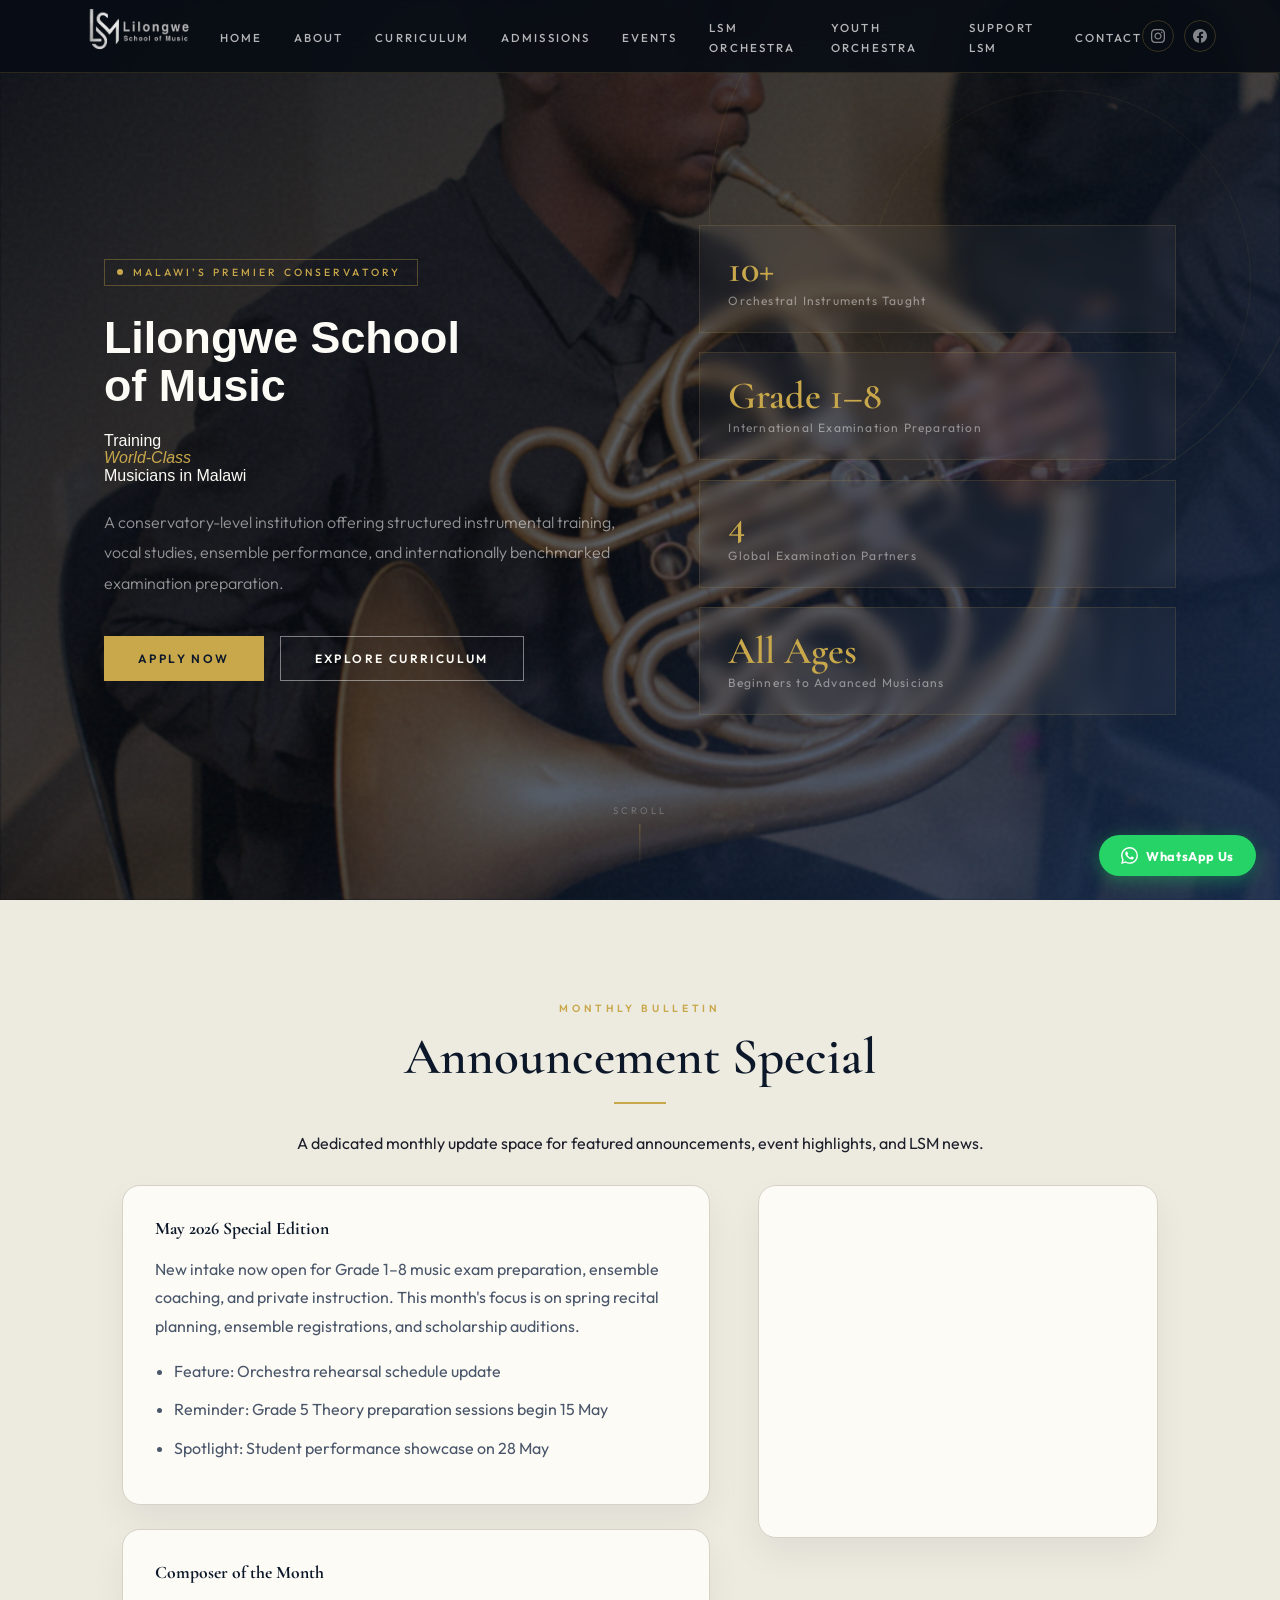
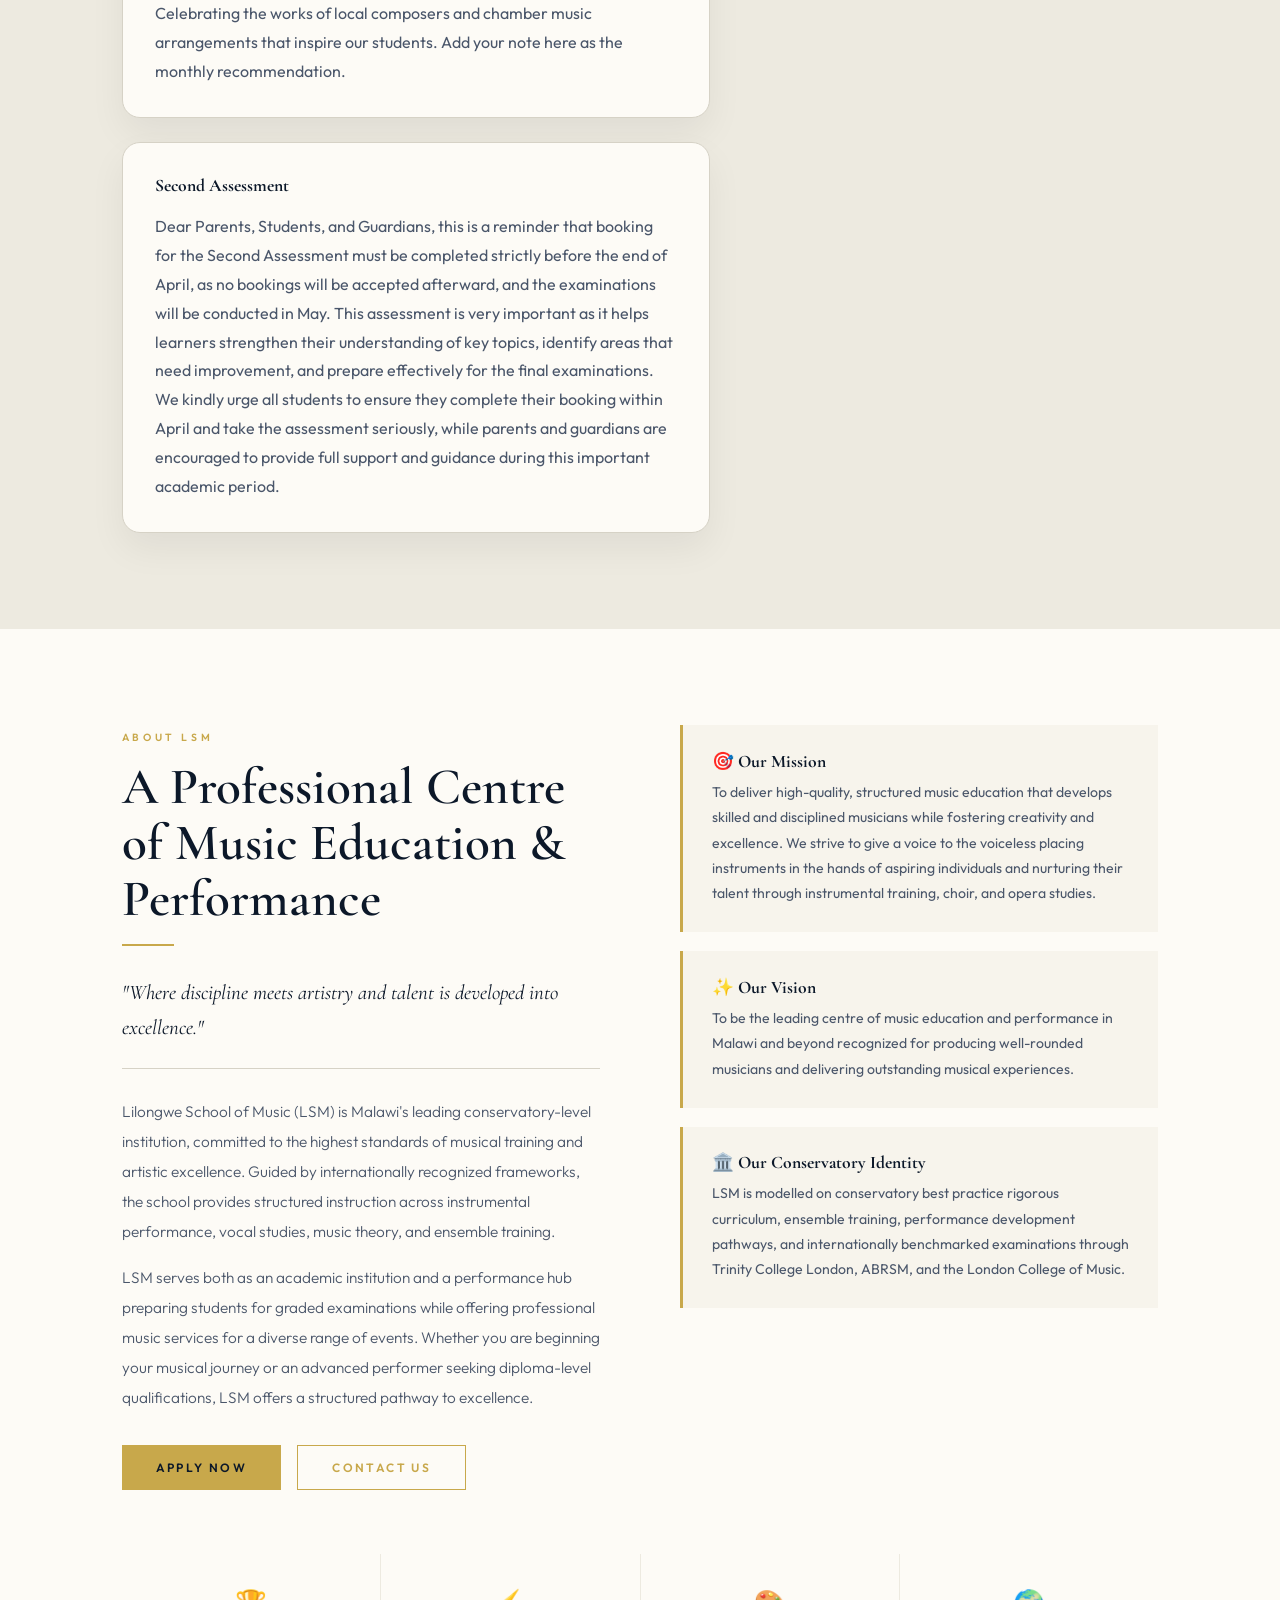
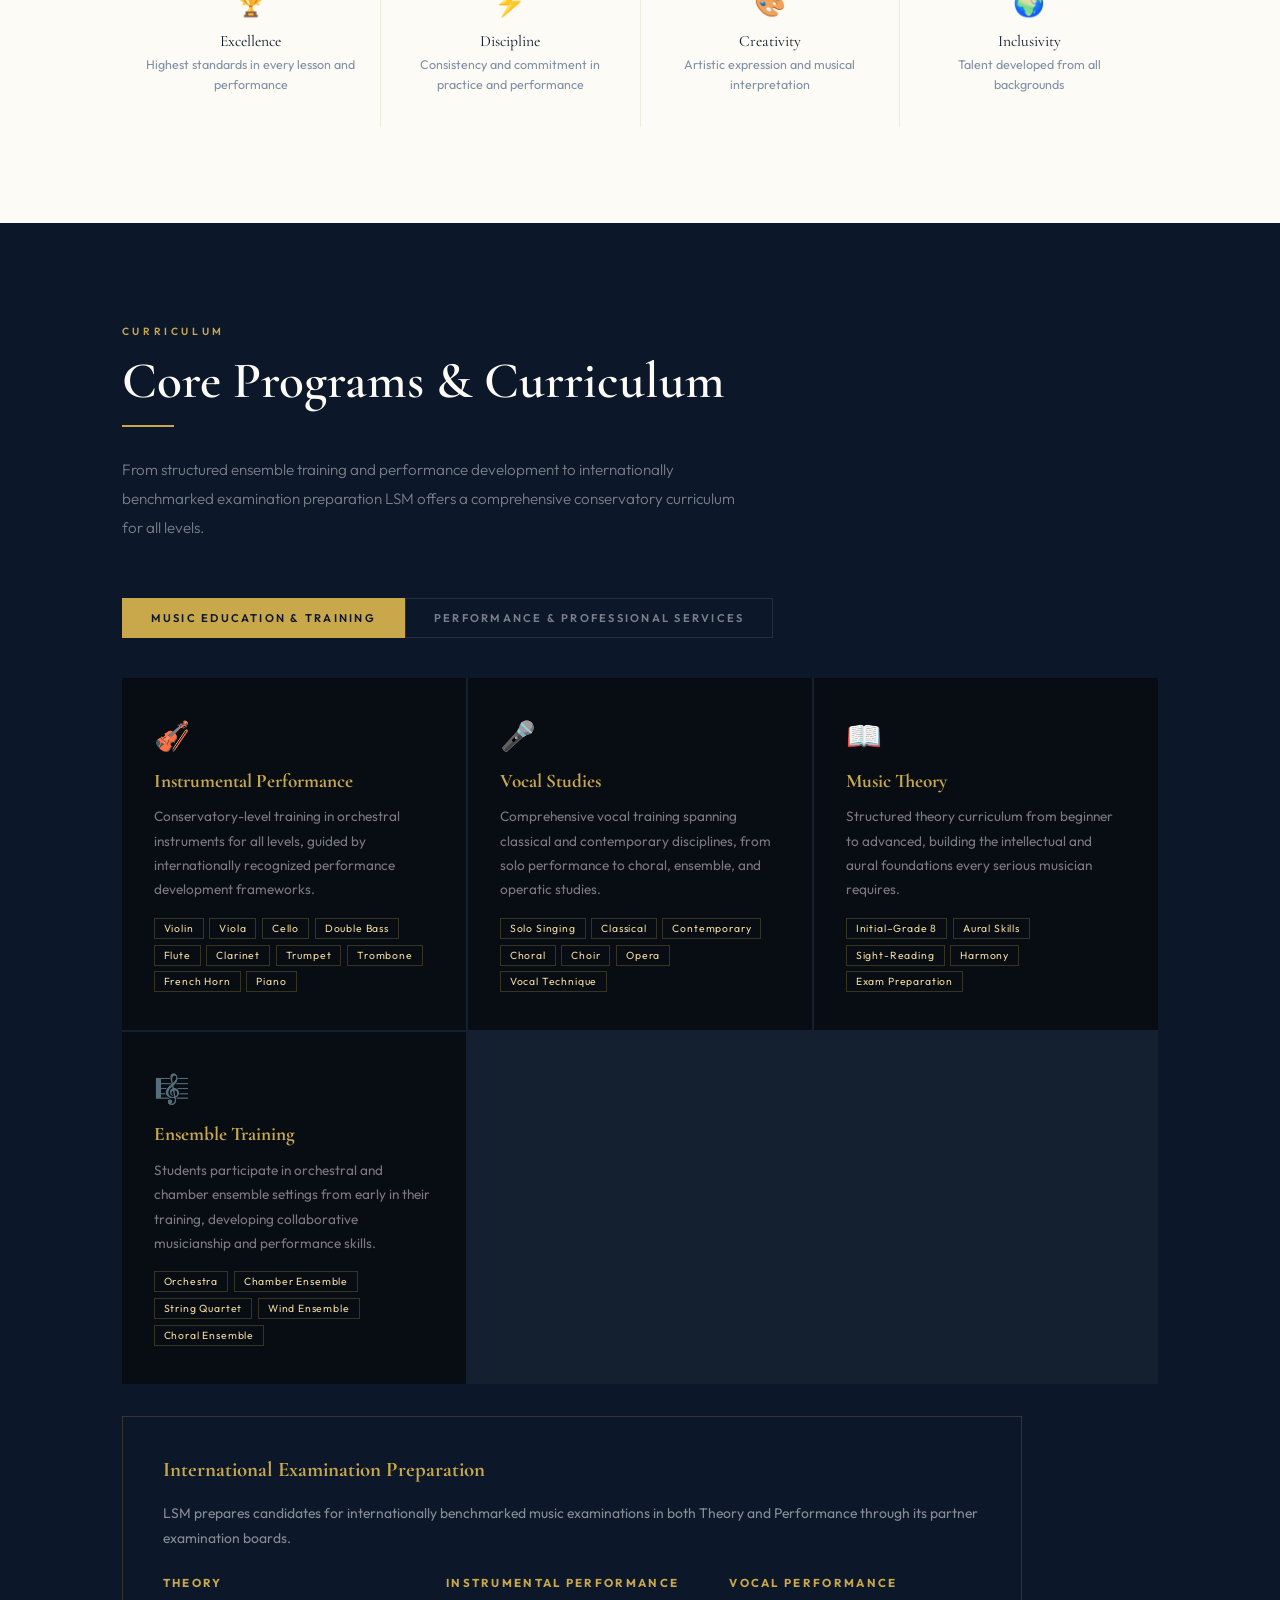
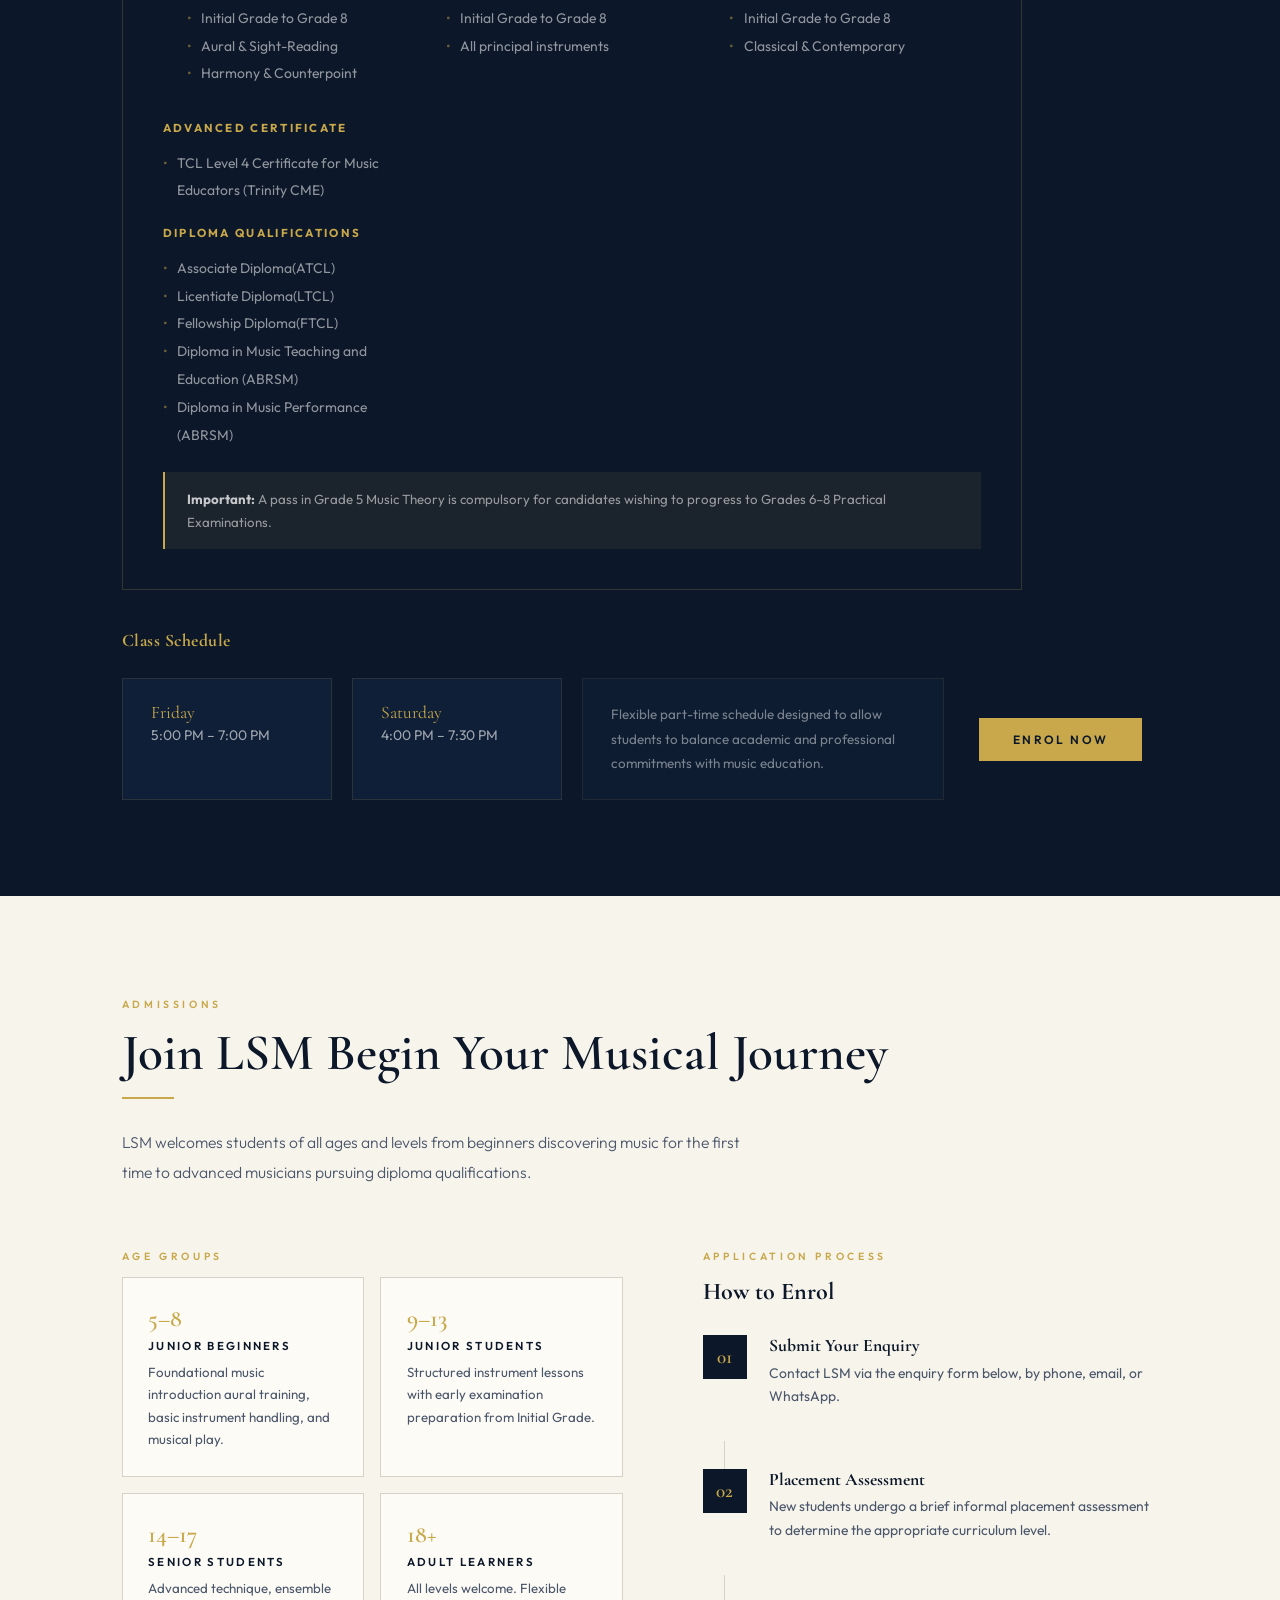
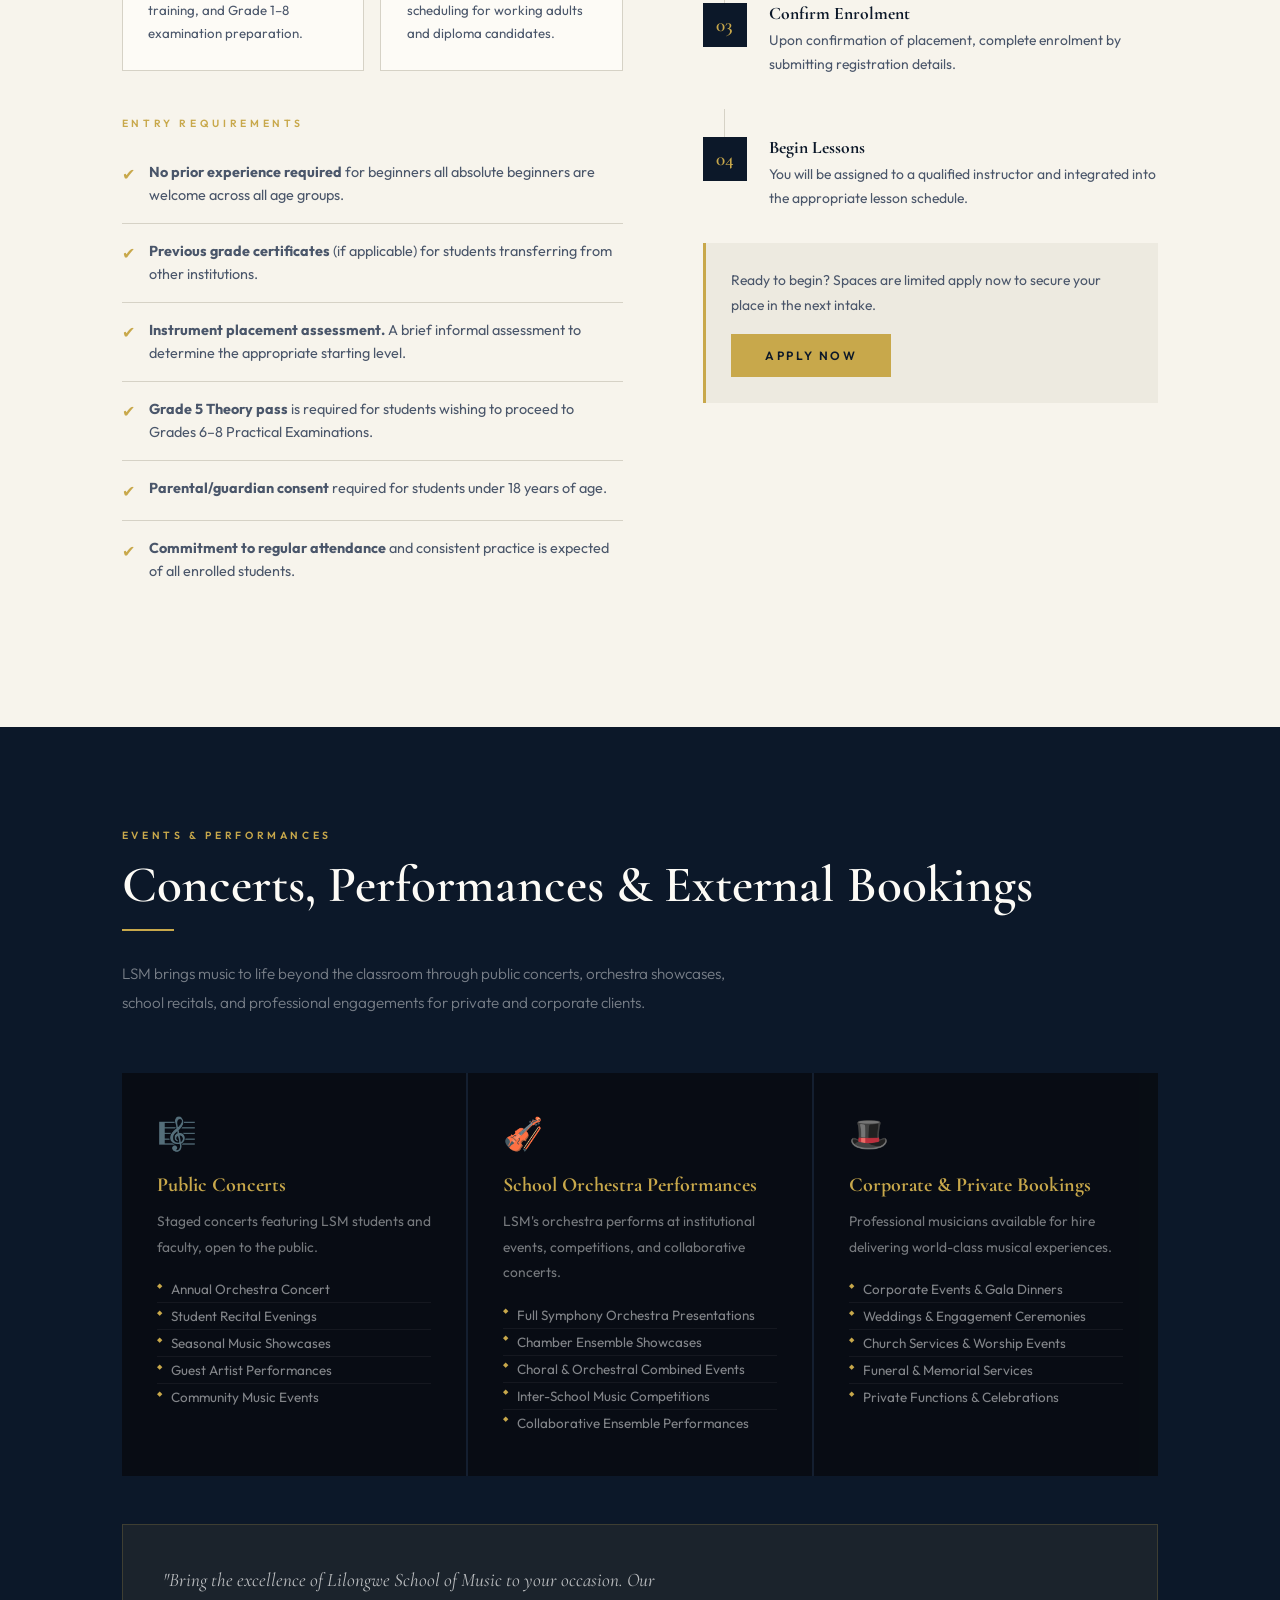
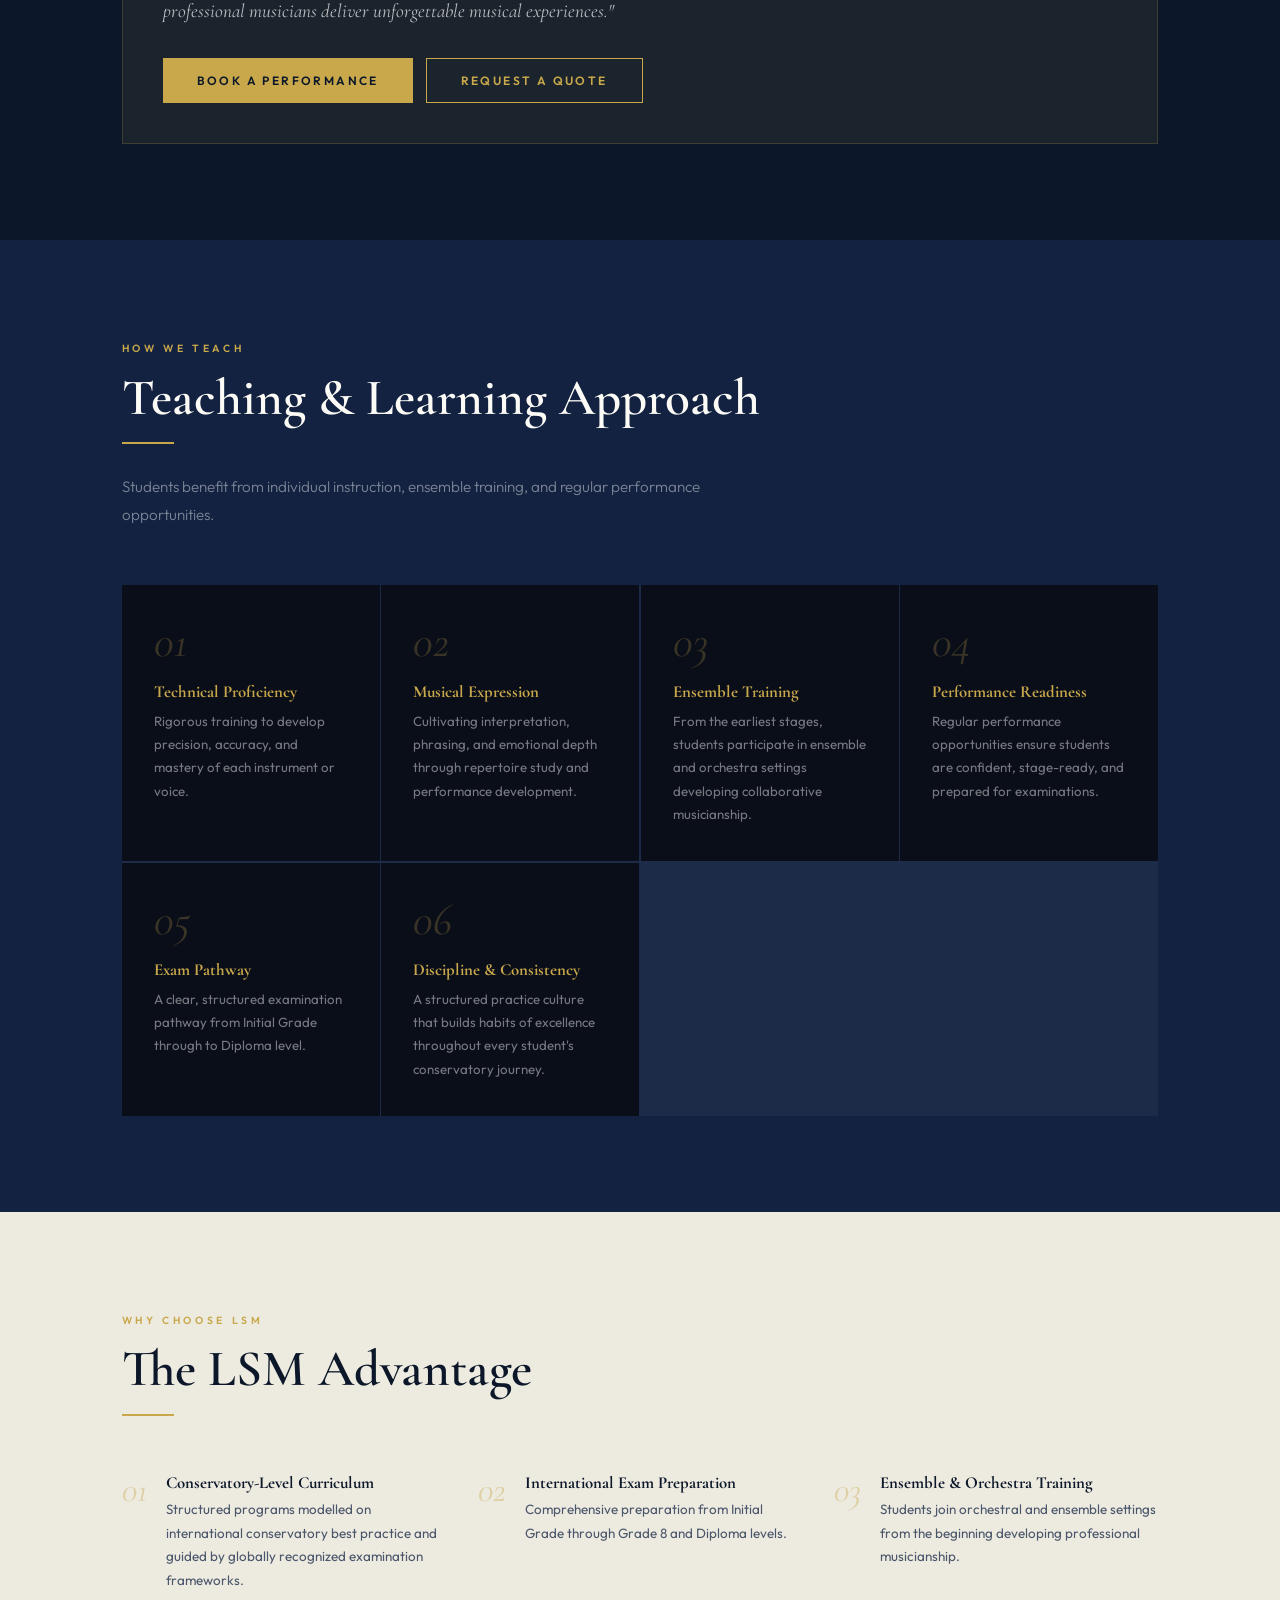
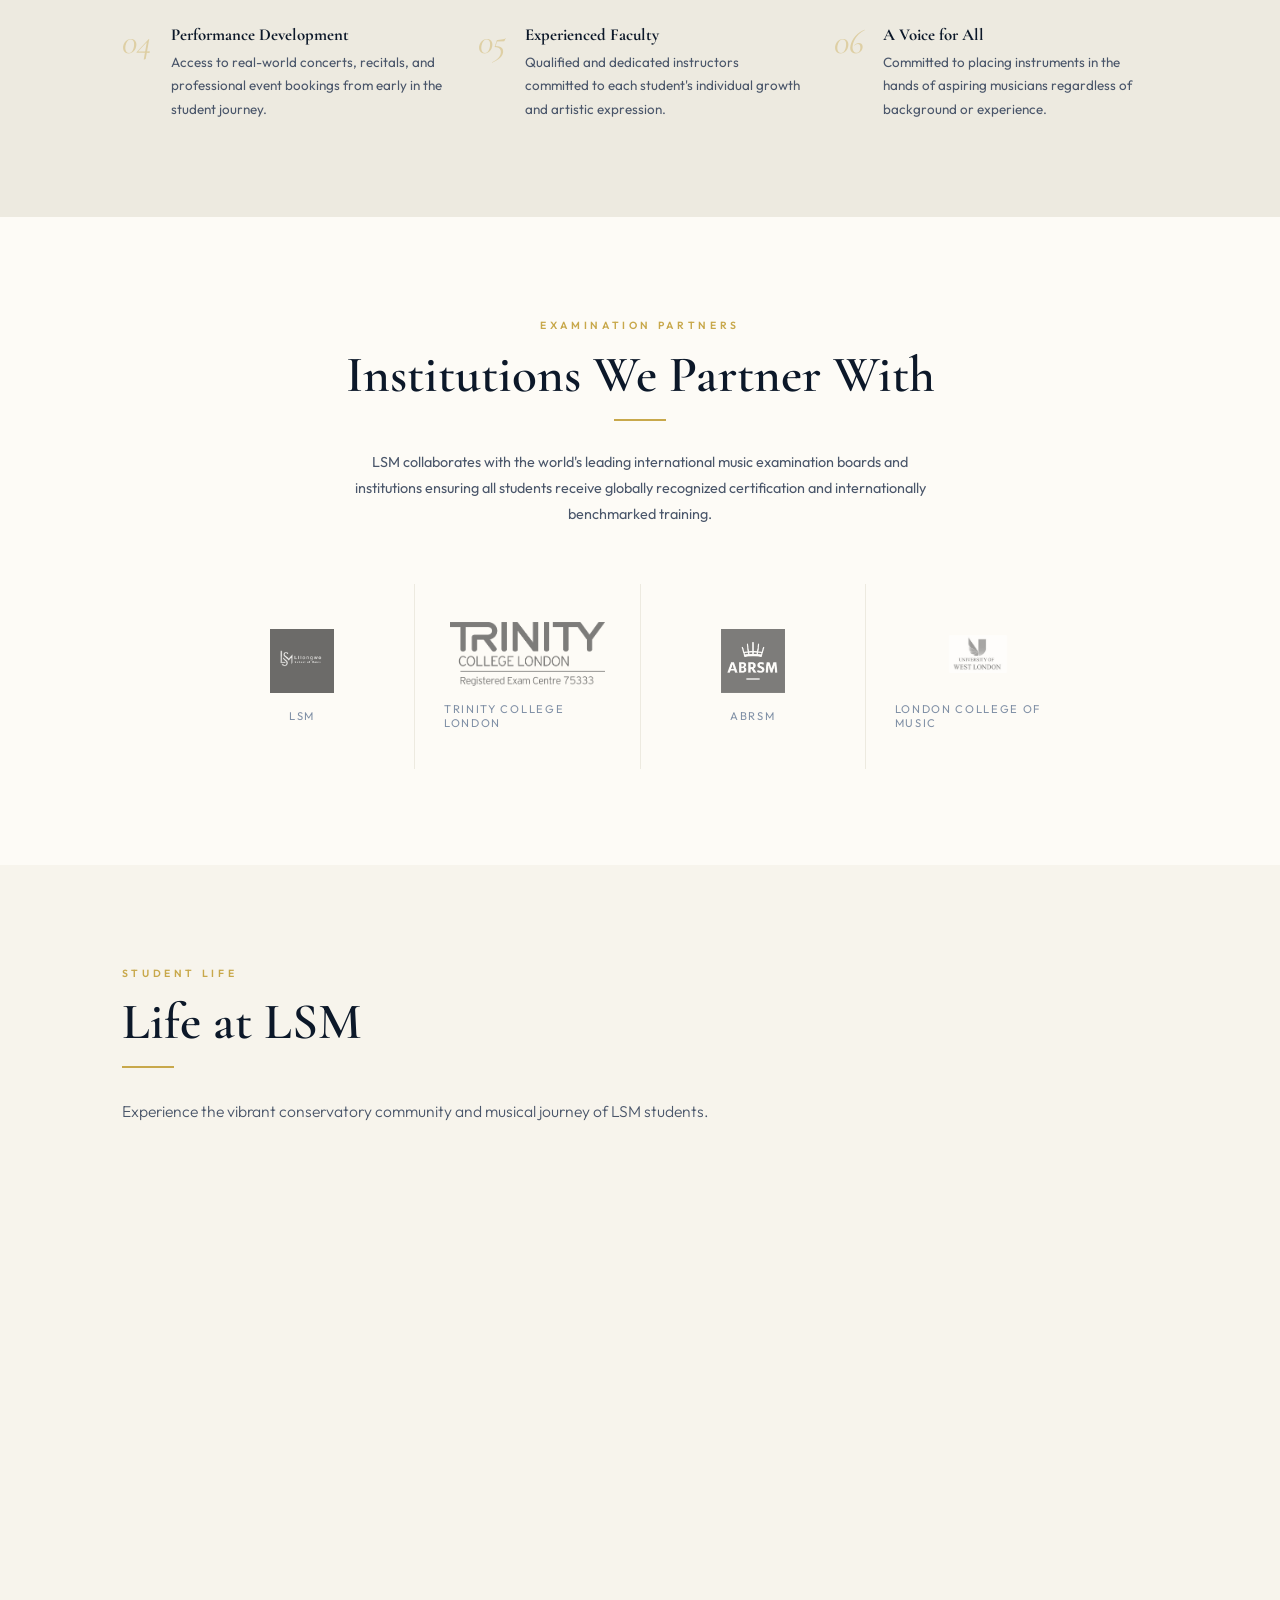
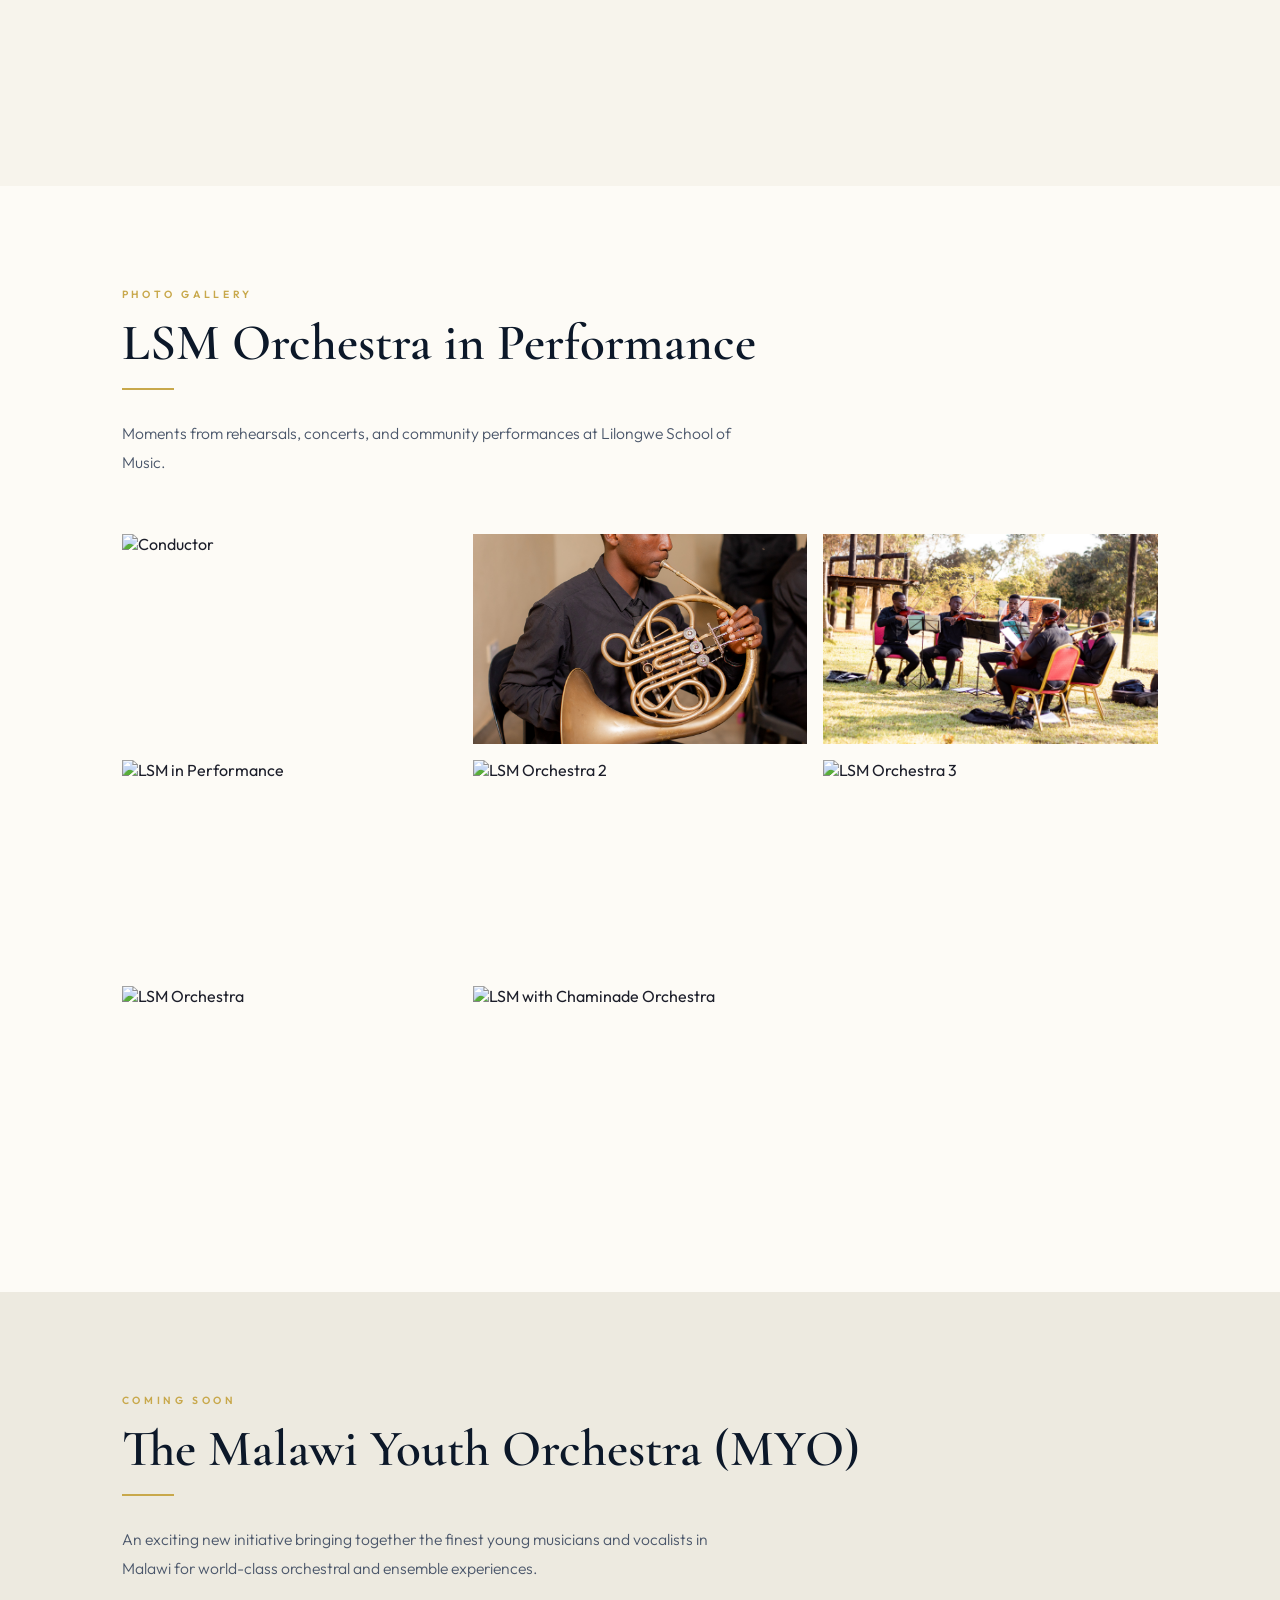
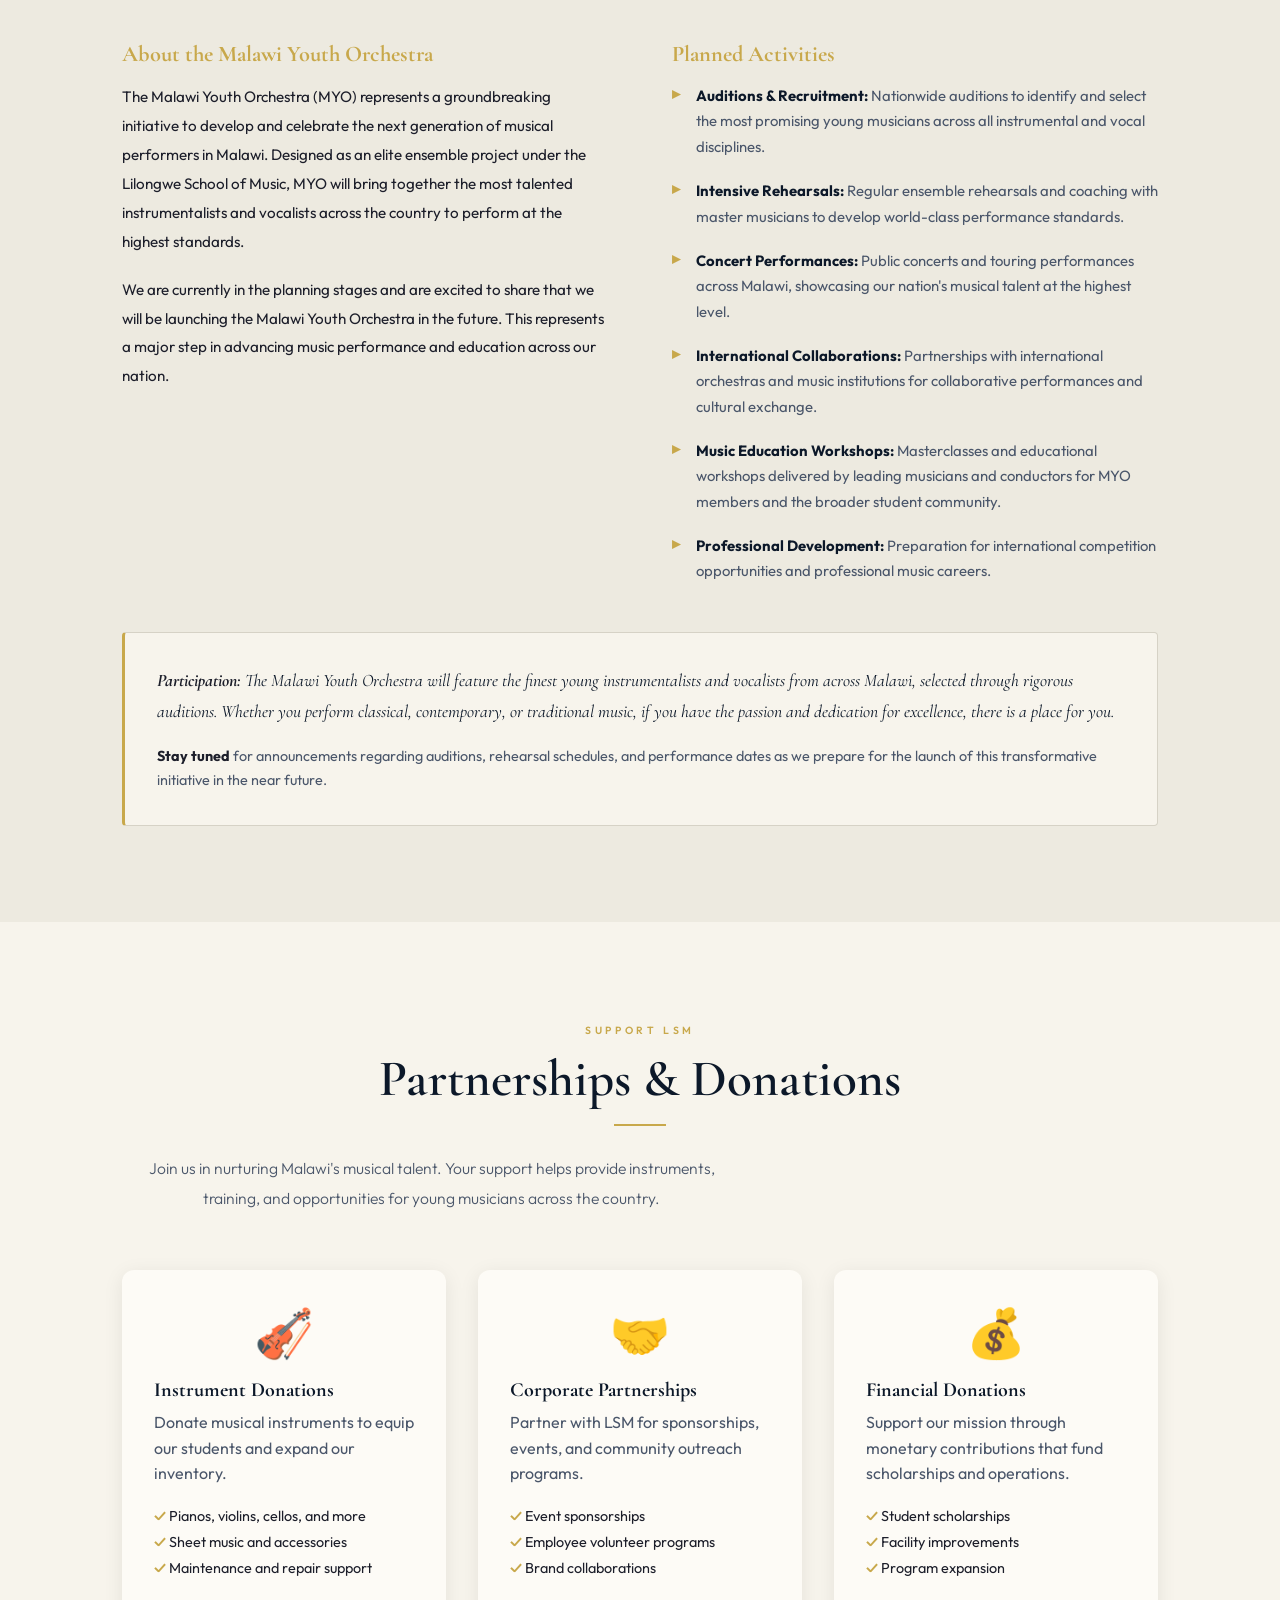
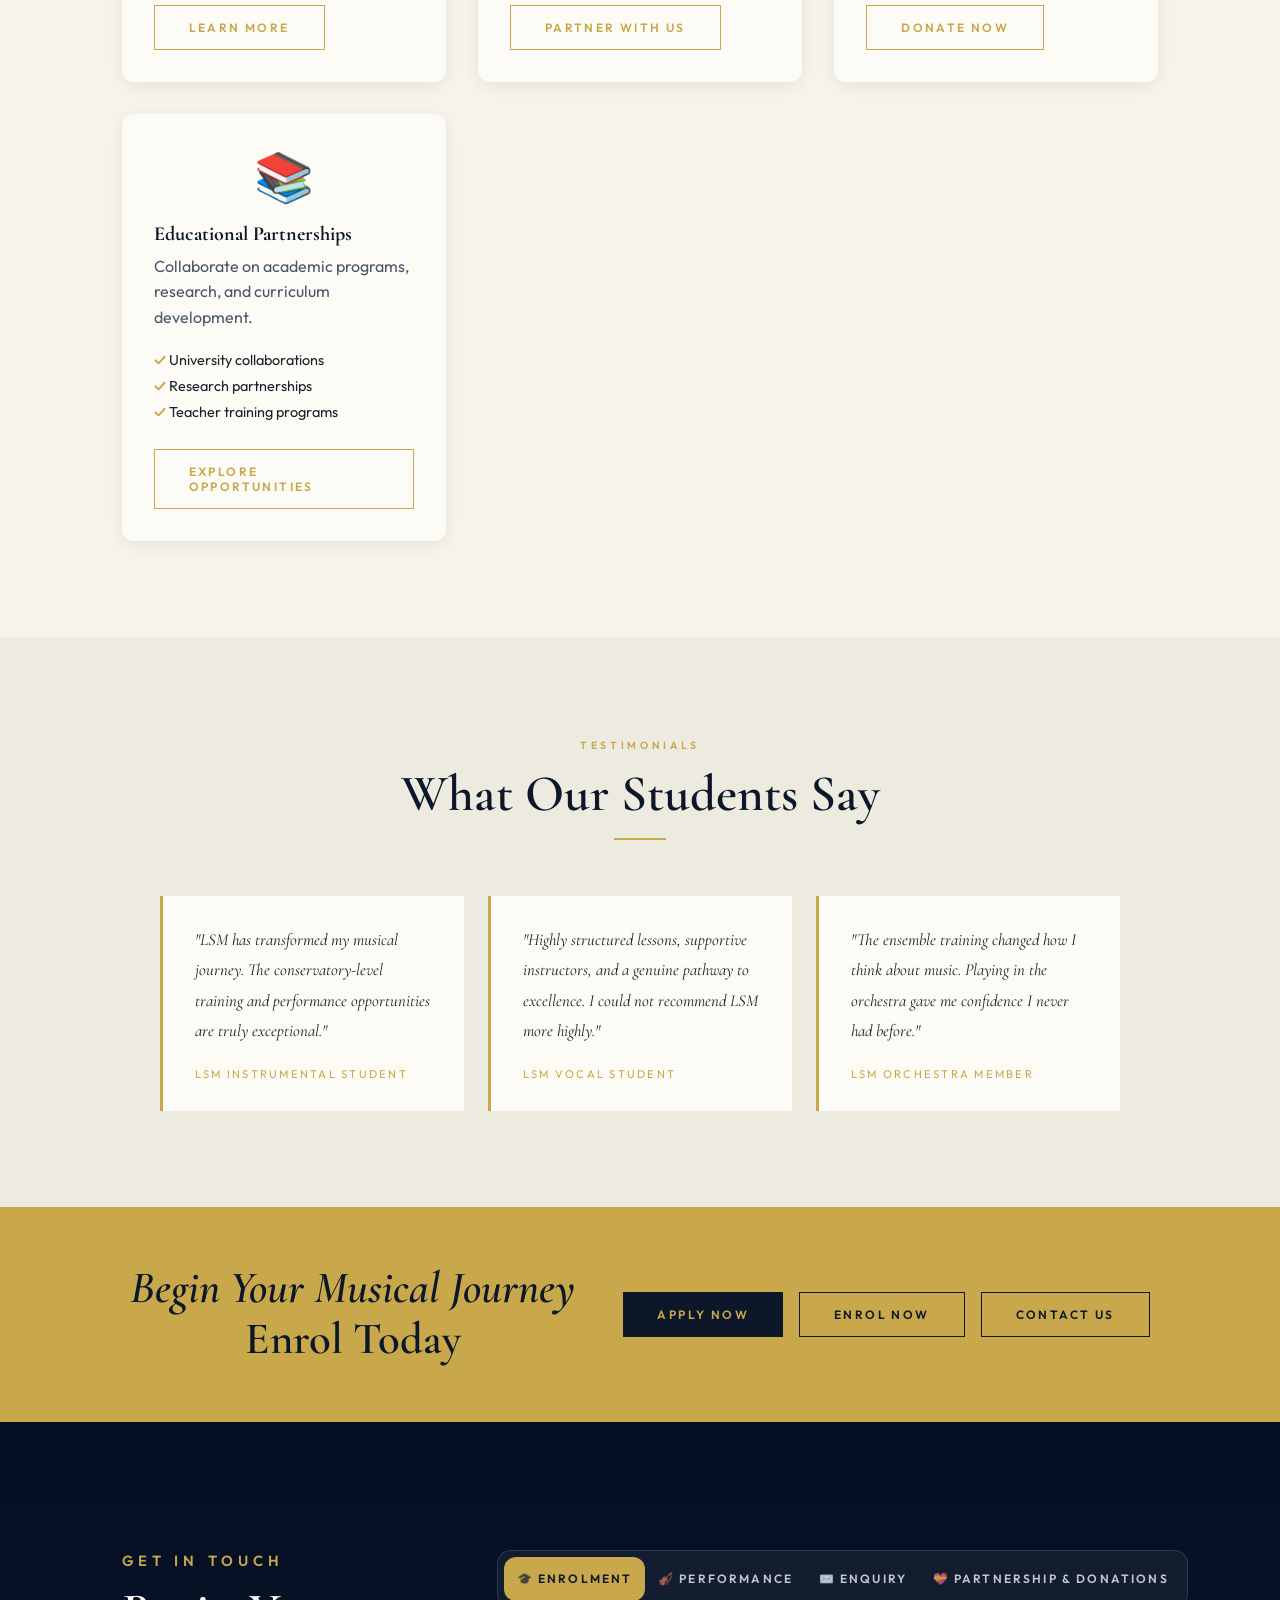
==== LSM/index.html @ 7b65c636 "Fix GitHub Pages deployment and remove nested submodule" ====
<!DOCTYPE html>
<html lang="en">
<head>
<meta charset="UTF-8"/>
<meta name="viewport" content="width=device-width, initial-scale=1.0"/>

<title>Lilongwe School of Music | Piano, Violin & Singing Lessons in Malawi</title>

<meta name="description" content="Lilongwe School of Music (LSM) offers professional piano, violin, voice and theory lessons in Lilongwe, Malawi. ABRSM & Trinity exam preparation, orchestra training and world-class music education.">

<meta name="keywords" content="music school Lilongwe, piano lessons Malawi, violin teacher Lilongwe, singing lessons Malawi, ABRSM Malawi, Trinity exams Malawi, orchestra Lilongwe">

<meta name="author" content="Lilongwe School of Music">
<meta name="robots" content="index, follow">

<!-- Canonical -->
<link rel="canonical" href="https://lilongweschoolofmusic.github.io/LSM/">

<!-- Open Graph -->
<meta property="og:title" content="Lilongwe School of Music | Music Lessons in Malawi">
<meta property="og:description" content="Professional music training in Lilongwe. Piano, violin, voice, orchestra and international exam preparation.">
<meta property="og:type" content="website">
<meta property="og:url" content="https://lilongweschoolofmusic.github.io/LSM/">

<!-- GEO -->
<meta name="geo.region" content="MW">
<meta name="geo.placename" content="Lilongwe">

<!-- Fonts -->
<link rel="preconnect" href="https://fonts.googleapis.com">
<link rel="preconnect" href="https://fonts.gstatic.com" crossorigin>
<link href="https://fonts.googleapis.com/css2?family=Cormorant+Garamond:ital,wght@0,300;0,400;0,500;0,600;0,700;1,300;1,400;1,500&family=Outfit:wght@300;400;500;600;700&display=swap" rel="stylesheet">

<!-- Structured Data -->
<script type="application/ld+json">
{
  "@context": "https://schema.org",
  "@type": "MusicSchool",
  "name": "Lilongwe School of Music",
  "url": "https://lilongweschoolofmusic.github.io/LSM/",
  "telephone": "+265981448075",
  "email": "lilongweschoolofmusic.lsm@yahoo.com",
  "address": {
    "@type": "PostalAddress",
    "addressLocality": "Lilongwe",
    "addressCountry": "MW"
  }
}
</script>
<style>
/* ──────────────── TOKENS ──────────────── */
:root {
  --ink: #080c14;
  --navy: #0c1829;
  --cobalt: #122240;
  --blue: #1a3561;
  --steel: #2b4d8f;
  --gold: #c8a84b;
  --gold2: #dfc06a;
  --gold3: #f0d99a;
  --cream: #f7f4ec;
  --off: #edeae0;
  --mist: #d6d2c6;
  --text: #1c1e2a;
  --mid: #4a566a;
  --light: #8090a6;
  --white: #fdfbf6;
  --ff-display: 'Cormorant Garamond', Georgia, serif;
  --ff-body: 'Outfit', 'Segoe UI', sans-serif;
  --ease: cubic-bezier(.4,0,.2,1);
}
/* ──────────────── RESET ──────────────── */
*, *::before, *::after { margin:0; padding:0; box-sizing:border-box; }
html { scroll-behavior:smooth; font-size:16px; }
body { font-family:var(--ff-body); background:var(--white); color:var(--text); overflow-x:hidden; }
img { display:block; max-width:100%; }
a { text-decoration:none; }
button { font-family:var(--ff-body); cursor:pointer; }

/* ──────────────── SCROLL BAR ──────────────── */
::-webkit-scrollbar { width:5px; }
::-webkit-scrollbar-track { background:var(--navy); }
::-webkit-scrollbar-thumb { background:var(--gold); }

/* ──────────────── UTILITY ──────────────── */
.container { max-width:1200px; margin:0 auto; padding:0 5%; }
.sr-only { position:absolute; width:1px; height:1px; overflow:hidden; clip:rect(0,0,0,0); }
.tag-label { display:inline-block; font-family:var(--ff-body); font-size:.65rem; font-weight:600; letter-spacing:.35em; text-transform:uppercase; color:var(--gold); margin-bottom:.9rem; }
.section-title { font-family:var(--ff-display); font-size:clamp(2rem,4.5vw,3.2rem); font-weight:600; line-height:1.1; color:var(--navy); margin-bottom:1rem; }
.section-title.light { color:var(--white); }
.gold-rule { width:52px; height:2px; background:var(--gold); margin-bottom:1.8rem; }
.gold-rule.centered { margin-left:auto; margin-right:auto; }

/* ──────────────── BUTTONS ──────────────── */
.btn { display:inline-flex; align-items:center; gap:.5rem; padding:14px 34px; font-family:var(--ff-body); font-size:.75rem; font-weight:600; letter-spacing:.2em; text-transform:uppercase; transition:all .28s var(--ease); border:none; cursor:pointer; position:relative; overflow:hidden; }
.btn::after { content:''; position:absolute; inset:0; opacity:0; background:rgba(255,255,255,.12); transition:opacity .25s; }
.btn:hover::after { opacity:1; }
.btn-gold { background:var(--gold); color:var(--navy); }
.btn-gold:hover { background:var(--gold2); transform:translateY(-2px); box-shadow:0 8px 28px rgba(200,168,75,.35); }
.btn-outline-gold { background:transparent; color:var(--gold); border:1.5px solid var(--gold); }
.btn-outline-gold:hover { background:var(--gold); color:var(--navy); transform:translateY(-2px); }
.btn-outline-white { background:transparent; color:var(--white); border:1.5px solid rgba(255,255,255,.45); }
.btn-outline-white:hover { border-color:var(--gold); color:var(--gold); }
.btn-navy { background:var(--navy); color:var(--gold); }
.btn-navy:hover { background:var(--blue); transform:translateY(-2px); }
.btn-sm { padding:10px 24px; font-size:.7rem; }

/* ──────────────── REVEAL ──────────────── */
.reveal { opacity:0; transform:translateY(32px); transition:opacity .75s var(--ease), transform .75s var(--ease); }
.reveal.visible { opacity:1; transform:none; }
.reveal-delay-1 { transition-delay:.1s; }
.reveal-delay-2 { transition-delay:.2s; }
.reveal-delay-3 { transition-delay:.3s; }

/* ═══════════════════════════════════════════════
   NAVIGATION
═══════════════════════════════════════════════ */
#topbar { position:fixed; top:0; left:0; right:0; z-index:200; background:rgba(8,12,20,.92); backdrop-filter:blur(16px); border-bottom:1px solid rgba(200,168,75,.18); transition:background .3s, box-shadow .3s; }
#topbar.scrolled { box-shadow:0 4px 32px rgba(0,0,0,.5); }
.nav-inner { display:flex; align-items:center; justify-content:space-between; height:72px; padding:0 5%; }
.nav-brand { display:flex; align-items:center; gap:.9rem; cursor:pointer; }
.nav-brand img { height:170px; width:auto; }

.nav-menu { display:flex; align-items:center; gap:2rem; list-style:none; }
.nav-menu a { color:rgba(255,255,255,.7); font-size:.72rem; font-weight:500; letter-spacing:.18em; text-transform:uppercase; transition:color .25s; padding:4px 0; position:relative; }
.nav-menu a::after { content:''; position:absolute; bottom:-2px; left:0; right:0; height:1px; background:var(--gold); transform:scaleX(0); transition:transform .25s; }
.nav-menu a:hover { color:var(--gold); }
.nav-menu a:hover::after { transform:scaleX(1); }
.nav-cta { display:flex; align-items:center; gap:.8rem; }

/* ── HAMBURGER ── */
.hamburger { display:none; flex-direction:column; gap:5px; background:none; border:none; padding:8px; cursor:pointer; }
.hamburger span { display:block; width:24px; height:2px; background:var(--gold); border-radius:2px; transition:.3s; }
.hamburger.open span:nth-child(1) { transform:rotate(45deg) translate(5px,5px); }
.hamburger.open span:nth-child(2) { opacity:0; }
.hamburger.open span:nth-child(3) { transform:rotate(-45deg) translate(5px,-5px); }

/* Social icons in nav */
.nav-social { display:flex; align-items:center; gap:.6rem; }
.nav-social a { display:flex; align-items:center; justify-content:center; width:32px; height:32px; border:1px solid rgba(200,168,75,.25); border-radius:50%; color:rgba(255,255,255,.5); transition:all .25s; }
.nav-social a:hover { border-color:var(--gold); color:var(--gold); background:rgba(200,168,75,.1); }
.nav-social a svg { width:14px; height:14px; fill:currentColor; }

/* ── MOBILE NAV PANEL ── */
.nav-mobile-panel {
  position:fixed;
  top:72px; left:0; right:0; bottom:0;
  background:rgba(8,12,20,.97);
  backdrop-filter:blur(20px);
  z-index:199;
  display:none; /* hidden by default */
  flex-direction:column;
  align-items:center;
  justify-content:center;
  gap:2rem;
  overflow-y:auto;
  padding:2rem 0;
}
.nav-mobile-panel.open { display:flex; }
.nav-mobile-panel a { color:rgba(255,255,255,.75); font-family:var(--ff-display); font-size:1.8rem; font-weight:500; letter-spacing:.05em; transition:color .25s; }
.nav-mobile-panel a:hover { color:var(--gold); }
.mobile-social { display:flex; gap:1rem; margin-top:.5rem; }
.mobile-social a { display:flex; align-items:center; justify-content:center; width:42px; height:42px; border:1px solid rgba(200,168,75,.3); border-radius:50%; color:rgba(255,255,255,.6); }
.mobile-social a:hover { border-color:var(--gold); color:var(--gold); }
.mobile-social a svg { width:18px; height:18px; fill:currentColor; }

@media(max-width:1000px){
  .nav-menu { display:none; }
  .nav-cta { display:none; }
  .nav-social { display:none; }
  .hamburger { display:flex; }
}

/* ═══════════════════════════════════════════════
   HERO
═══════════════════════════════════════════════ */
#home { min-height:100vh; position:relative; display:flex; align-items:center; overflow:hidden; background:var(--ink); }
.hero-bg { position:absolute; inset:0; background:url('Images/Horn%20player.jpg') center/cover no-repeat; opacity:.6; filter:blur(1px); }
.hero-overlay { position:absolute; inset:0; background:linear-gradient(135deg,rgba(8,12,20,.97) 0%,rgba(6,12,17,.44) 50%,rgba(26,53,97,.72) 100%); }
.hero-grain { position:absolute; inset:0; opacity:.04; background-image:url("data:image/svg+xml,%3Csvg viewBox='0 0 200 200' xmlns='http://www.w3.org/2000/svg'%3E%3Cfilter id='n'%3E%3CfeTurbulence type='fractalNoise' baseFrequency='0.9' numOctaves='4' stitchTiles='stitch'/%3E%3C/filter%3E%3Crect width='100%25' height='100%25' filter='url(%23n)'/%3E%3C/svg%3E"); }
.hero-deco { position:absolute; top:0; right:0; width:45%; height:100%; pointer-events:none; overflow:hidden; }
.hero-deco::before { content:''; position:absolute; top:-10%; right:-5%; width:600px; height:600px; border:1px solid rgba(200,168,75,.1); border-radius:50%; transform:rotate(-20deg); }
.hero-deco::after { content:''; position:absolute; top:10%; right:5%; width:380px; height:380px; border:1px solid rgba(200,168,75,.07); border-radius:50%; }
.hero-content { position:relative; z-index:2; width:100%; padding:140px 5% 100px; display:grid; grid-template-columns:1fr .9fr; gap:4rem; align-items:center; max-width:1200px; margin:0 auto; }
.hero-badge { display:inline-flex; align-items:center; gap:.6rem; border:1px solid rgba(200,168,75,.35); padding:6px 16px 6px 12px; margin-bottom:1.8rem; }
.hero-badge .dot { width:6px; height:6px; background:var(--gold); border-radius:50%; }
.hero-badge span { font-size:.65rem; letter-spacing:.3em; text-transform:uppercase; color:var(--gold); font-weight:500; }
.hero-title { font-family:'Arial', sans-serif; font-size:clamp(2.8rem,3.5vw,2.8rem);; font-weight:600; line-height:1.06; color:var(--white); margin-bottom:1.4rem; }
.hero-title em { font-style:italic; color:var(--gold); }
.hero-subtitle { font-family:'Arial', sans-serif; font-size:clamp(1.0rem,1.8vw,1rem); font-weight:500; line-height:1.1; color:var(--white); margin-bottom:1.4rem; }
.hero-subtitle em { font-style:italic; color:var(--gold); }
.hero-sub { font-size:1rem; color:rgba(255,255,255,.55); line-height:1.9; max-width:520px; font-weight:300; margin-bottom:2.4rem; }
.hero-actions { display:flex; gap:1rem; flex-wrap:wrap; }
.hero-right { display:flex; flex-direction:column; gap:1.2rem; }
.hero-stat-card { background:rgba(255,255,255,.04); border:1px solid rgba(200,168,75,.15); padding:1.5rem 1.8rem; backdrop-filter:blur(8px); transition:background .3s, border-color .3s; }
.hero-stat-card:hover { background:rgba(26,53,97,.4); border-color:rgba(200,168,75,.35); }
.hero-stat-card .num { font-family:var(--ff-display); font-size:2.4rem; font-weight:600; color:var(--gold); line-height:1; }
.hero-stat-card .label { font-size:.75rem; color:rgba(255,255,255,.45); letter-spacing:.1em; margin-top:.3rem; }
.hero-scroll-hint { position:absolute; bottom:2rem; left:50%; transform:translateX(-50%); display:flex; flex-direction:column; align-items:center; gap:.5rem; font-size:.6rem; letter-spacing:.3em; text-transform:uppercase; color:rgba(255,255,255,.25); animation:bob 2.5s ease-in-out infinite; }
.hero-scroll-hint .line { width:1px; height:44px; background:linear-gradient(to bottom,rgba(200,168,75,.4),transparent); }
@keyframes bob { 0%,100%{transform:translateX(-50%) translateY(0)} 50%{transform:translateX(-50%) translateY(6px)} }

/* ── Enhanced CTA Section ── */
.hero-cta-section { position:relative; z-index:3; background:linear-gradient(135deg,rgba(8,12,20,.95) 0%,rgba(18,40,96,.9) 100%); padding:4rem 5% 2rem; border-top:1px solid rgba(200,168,75,.1); }
.hero-cta-grid { display:grid; grid-template-columns:repeat(auto-fit,minmax(280px,1fr)); gap:2rem; max-width:1200px; margin:0 auto; }
.hero-cta-card { background:rgba(255,255,255,.05); border:1px solid rgba(200,168,75,.2); padding:2rem; border-radius:12px; text-align:center; transition:transform .3s ease, background .3s ease, border-color .3s ease; backdrop-filter:blur(10px); }
.hero-cta-card:hover { transform:translateY(-4px); background:rgba(255,255,255,.08); border-color:var(--gold); }
.cta-icon { font-size:3rem; margin-bottom:1rem; }
.hero-cta-card h3 { font-family:var(--ff-display); font-size:1.3rem; color:var(--gold); margin-bottom:.8rem; }
.hero-cta-card p { font-size:.9rem; color:rgba(255,255,255,.7); line-height:1.6; margin-bottom:1.5rem; }
.hero-cta-card .btn { margin-top:auto; }

@media(max-width:820px){ .hero-content { grid-template-columns:1fr; gap:3rem; } .hero-right { display:grid; grid-template-columns:repeat(2,1fr); } .hero-cta-grid { grid-template-columns:1fr; gap:1.5rem; } }
@media(max-width:500px){ .hero-right { grid-template-columns:1fr; } }

/* ═══════════════════════════════════════════════
   ANNOUNCEMENT BAR
═══════════════════════════════════════════════ */
.announce-bar { background:var(--gold); padding:12px 5%; display:none; align-items:center; justify-content:center; gap:1.5rem; flex-wrap:wrap; }
.announce-bar p { font-size:.78rem; font-weight:600; color:var(--navy); letter-spacing:.05em; }
.announce-bar a { font-size:.72rem; font-weight:700; color:var(--navy); border-bottom:1px solid var(--navy); padding-bottom:1px; }
.announcement-special { background:var(--off); }
.announcement-special .section-header { max-width:900px; margin:0 auto 2rem; }
.monthly-layout { display:grid; grid-template-columns:1fr 400px; gap:3rem; align-items:start; }
.monthly-content { display:flex; flex-direction:column; gap:1.5rem; }
.monthly-item { background:var(--white); border:1px solid var(--mist); border-radius:18px; padding:2rem; box-shadow:0 16px 36px rgba(0,0,0,.06); transition:transform .3s ease, box-shadow .3s ease; }
.monthly-item:hover { transform:translateY(-4px); box-shadow:0 20px 40px rgba(0,0,0,.1); }
.monthly-item h3 { font-family:var(--ff-display); font-size:1.1rem; color:var(--navy); margin-bottom:1rem; }
.monthly-item p, .monthly-item ul { color:var(--mid); line-height:1.8; }
.monthly-item ul { margin-top:1rem; padding-left:1.2rem; }
.monthly-item ul li { margin-bottom:.6rem; }
.monthly-video { position:sticky; top:100px; }
.video-window { background:var(--white); border:1px solid var(--mist); border-radius:18px; padding:1rem; box-shadow:0 16px 36px rgba(0,0,0,.06); position:relative; }
.video-window iframe { border-radius:12px; }
.fullscreen-btn { position:absolute; top:10px; right:10px; background:rgba(0,0,0,.5); color:white; border:none; border-radius:50%; width:40px; height:40px; font-size:18px; cursor:pointer; opacity:0; transition:opacity .3s; }
.video-window:hover .fullscreen-btn { opacity:1; }
@media(max-width:1024px){ .monthly-layout { grid-template-columns:1fr; gap:2rem; } .monthly-video { position:static; } }
@media(max-width:820px){ .announcement-special .container { padding:0 3%; } }

/* ═══════════════════════════════════════════════
   SECTION GENERIC
═══════════════════════════════════════════════ */
.section { padding:96px 5%; }
.section-header { margin-bottom:3.5rem; }
.section-header.centered { text-align:center; }
.section-header.centered .gold-rule { margin:0 auto 1.8rem; }
.section-intro { font-size:.98rem; line-height:1.9; color:var(--mid); font-weight:300; max-width:620px; }
.section-intro.centered { margin:0 auto; }

/* ═══════════════════════════════════════════════
   ABOUT / IDENTITY
═══════════════════════════════════════════════ */
#about { background:var(--white); }
.about-grid { display:grid; grid-template-columns:1fr 1fr; gap:5rem; align-items:start; }
.about-lead { font-family:var(--ff-display); font-size:1.3rem; font-style:italic; color:var(--navy); line-height:1.7; margin-bottom:1.8rem; padding-bottom:1.4rem; border-bottom:1px solid var(--mist); }
.about-body { font-size:.96rem; line-height:1.95; color:var(--mid); font-weight:300; margin-bottom:1rem; }
.mv-stack { display:flex; flex-direction:column; gap:1.2rem; }
.mv-item { padding:1.6rem 1.8rem; border-left:3px solid var(--gold); background:var(--cream); transition:background .3s; }
.mv-item:hover { background:var(--off); }
.mv-item h4 { font-family:var(--ff-display); font-size:1.1rem; color:var(--navy); margin-bottom:.5rem; }
.mv-item p { font-size:.88rem; color:var(--mid); line-height:1.8; }
.pillars { display:grid; grid-template-columns:repeat(4,1fr); gap:1px; background:var(--off); margin-top:4rem; }
.pillar-item { background:var(--white); padding:2rem 1.4rem; text-align:center; transition:background .3s, color .3s; cursor:default; }
.pillar-item:hover { background:var(--navy); }
.pillar-item:hover .pi-title { color:var(--gold); }
.pillar-item:hover .pi-text { color:rgba(255,255,255,.45); }
.pi-icon { font-size:1.6rem; margin-bottom:.8rem; }
.pi-title { font-family:var(--ff-display); font-size:.98rem; color:var(--navy); margin-bottom:.3rem; transition:color .3s; }
.pi-text { font-size:.78rem; color:var(--light); line-height:1.6; transition:color .3s; }
@media(max-width:800px){ .about-grid{grid-template-columns:1fr;gap:3rem;} .pillars{grid-template-columns:repeat(2,1fr);} }

/* ═══════════════════════════════════════════════
   PROGRAMS / CURRICULUM
═══════════════════════════════════════════════ */
#programs { background:var(--navy); }
.programs-intro { font-size:.95rem; color:rgba(255,255,255,.45); max-width:620px; line-height:1.9; font-weight:300; margin-bottom:2.8rem; }
.prog-tabs { display:flex; gap:0; flex-wrap:wrap; margin-bottom:2.5rem; }
.prog-tab { padding:12px 28px; background:transparent; border:1px solid rgba(255,255,255,.1); color:rgba(255,255,255,.45); font-size:.7rem; font-weight:600; letter-spacing:.2em; text-transform:uppercase; transition:all .25s; cursor:pointer; }
.prog-tab:hover { color:var(--gold); border-color:rgba(200,168,75,.3); }
.prog-tab.active { background:var(--gold); color:var(--navy); border-color:var(--gold); }
.prog-panel { display:none; }
.prog-panel.active { display:block; }
.prog-grid { display:grid; grid-template-columns:repeat(auto-fit,minmax(280px,1fr)); gap:1.5px; background:rgba(255,255,255,.03); }
.prog-card { background:rgba(8,12,20,.95); padding:2.4rem 2rem; transition:background .3s; }
.prog-card:hover { background:var(--cobalt); }
.prog-card .pc-icon { font-size:1.8rem; margin-bottom:1rem; }
.prog-card h3 { font-family:var(--ff-display); font-size:1.2rem; color:var(--gold); margin-bottom:.7rem; }
.prog-card p { font-size:.85rem; color:rgba(255,255,255,.45); line-height:1.8; margin-bottom:1rem; }
.prog-card .pc-tags { display:flex; flex-wrap:wrap; gap:.35rem; }
.pc-tag { font-size:.65rem; letter-spacing:.08em; border:1px solid rgba(200,168,75,.25); color:var(--gold3); padding:3px 9px; }
.exam-panel { max-width:900px; margin-top:2rem; border:1px solid rgba(200,168,75,.2); padding:2.5rem; }
.exam-panel h3 { font-family:var(--ff-display); font-size:1.3rem; color:var(--gold); margin-bottom:1.2rem; }
.exam-cols { display:grid; grid-template-columns:repeat(auto-fit,minmax(200px,1fr)); gap:2rem; }
.exam-col h4 { font-size:.72rem; letter-spacing:.2em; text-transform:uppercase; color:var(--gold); margin-bottom:.9rem; }
.exam-col ul { list-style:none; }
.exam-col li { font-size:.87rem; color:rgba(255,255,255,.55); line-height:2; padding-left:.9rem; position:relative; }
.exam-col li::before { content:'•'; position:absolute; left:0; color:var(--gold); opacity:.5; }
.exam-notice { margin-top:1.4rem; padding:1rem 1.4rem; background:rgba(200,168,75,.08); border-left:2px solid var(--gold); font-size:.83rem; color:rgba(255,255,255,.55); line-height:1.7; }
.exam-notice strong { color:rgba(255,255,255,.75); }
.schedule-row { display:flex; gap:1.2rem; flex-wrap:wrap; margin-top:2.5rem; }
.sched-item { flex:1; min-width:160px; background:rgba(26,53,97,.25); border:1px solid rgba(200,168,75,.15); padding:1.4rem 1.8rem; }
.sched-item .sday { font-family:var(--ff-display); font-size:1.1rem; color:var(--gold); margin-bottom:.2rem; }
.sched-item .stime { font-size:.87rem; color:rgba(255,255,255,.6); }
.perf-grid { display:grid; grid-template-columns:repeat(auto-fit,minmax(260px,1fr)); gap:1.5px; background:rgba(255,255,255,.03); }
.perf-card { background:rgba(8,12,20,.95); padding:2.4rem 2rem; transition:background .3s; }
.perf-card:hover { background:var(--cobalt); }
.perf-card .pf-icon { font-size:1.8rem; margin-bottom:1rem; }
.perf-card h3 { font-family:var(--ff-display); font-size:1.2rem; color:var(--gold); margin-bottom:.7rem; }
.perf-card p { font-size:.84rem; color:rgba(255,255,255,.45); line-height:1.8; margin-bottom:.6rem; }
.perf-card ul { list-style:none; }
.perf-card ul li { font-size:.85rem; color:rgba(255,255,255,.5); line-height:1.9; padding-left:.9rem; position:relative; }
.perf-card ul li::before { content:'▸'; position:absolute; left:0; color:var(--gold); font-size:.7rem; top:.15em; }

/* ═══════════════════════════════════════════════
   ADMISSIONS
═══════════════════════════════════════════════ */
#admissions { background:var(--cream); }
.admissions-layout { display:grid; grid-template-columns:1.1fr 1fr; gap:5rem; align-items:start; }
.adm-age-cards { display:grid; grid-template-columns:repeat(2,1fr); gap:1rem; margin-bottom:2.5rem; }
.age-card { padding:1.6rem; border:1px solid var(--mist); background:var(--white); transition:border-color .3s, box-shadow .3s; }
.age-card:hover { border-color:var(--gold); box-shadow:0 6px 24px rgba(200,168,75,.12); }
.age-card .ac-range { font-family:var(--ff-display); font-size:1.5rem; color:var(--gold); font-weight:600; margin-bottom:.3rem; }
.age-card .ac-label { font-size:.72rem; letter-spacing:.2em; text-transform:uppercase; color:var(--navy); font-weight:600; margin-bottom:.5rem; }
.age-card p { font-size:.83rem; color:var(--mid); line-height:1.7; }
.req-list { list-style:none; margin-bottom:2rem; }
.req-list li { display:flex; align-items:flex-start; gap:.9rem; padding:1rem 0; border-bottom:1px solid var(--mist); font-size:.9rem; color:var(--mid); line-height:1.6; }
.req-list li:last-child { border:none; }
.req-list li .ri { color:var(--gold); font-size:1rem; flex-shrink:0; margin-top:.1rem; }
.app-step { display:flex; gap:1.4rem; align-items:flex-start; margin-bottom:2rem; }
.step-num { width:44px; height:44px; background:var(--navy); color:var(--gold); display:flex; align-items:center; justify-content:center; font-family:var(--ff-display); font-size:1.2rem; font-weight:600; flex-shrink:0; }
.step-body h4 { font-family:var(--ff-display); font-size:1.1rem; color:var(--navy); margin-bottom:.35rem; }
.step-body p { font-size:.87rem; color:var(--mid); line-height:1.7; }
.step-connector { width:1px; height:28px; background:var(--mist); margin-left:21px; }
@media(max-width:800px){ .admissions-layout { grid-template-columns:1fr; gap:3rem; } .adm-age-cards { grid-template-columns:1fr 1fr; } }

/* ═══════════════════════════════════════════════
   EVENTS & PERFORMANCES
═══════════════════════════════════════════════ */
#events { background:var(--navy); }
.events-intro { font-size:.95rem; color:rgba(255,255,255,.45); max-width:620px; line-height:1.9; font-weight:300; margin-bottom:3rem; }
.events-grid { display:grid; grid-template-columns:repeat(auto-fit,minmax(300px,1fr)); gap:1.5px; background:rgba(255,255,255,.03); margin-bottom:3rem; }
.event-card { background:rgba(8,12,20,.95); padding:2.5rem 2.2rem; transition:background .3s; position:relative; overflow:hidden; }
.event-card::before { content:''; position:absolute; top:0; left:0; right:0; height:2px; background:var(--gold); transform:scaleX(0); transform-origin:left; transition:transform .4s var(--ease); }
.event-card:hover::before { transform:scaleX(1); }
.event-card:hover { background:var(--cobalt); }
.event-card .ec-icon { font-size:2rem; margin-bottom:1.2rem; }
.event-card h3 { font-family:var(--ff-display); font-size:1.25rem; color:var(--gold); margin-bottom:.8rem; }
.event-card p { font-size:.86rem; color:rgba(255,255,255,.45); line-height:1.85; margin-bottom:1rem; }
.event-card ul { list-style:none; }
.event-card ul li { font-size:.84rem; color:rgba(255,255,255,.5); padding:5px 0 5px .9rem; position:relative; border-bottom:1px solid rgba(255,255,255,.05); }
.event-card ul li:last-child { border:none; }
.event-card ul li::before { content:'◆'; position:absolute; left:0; color:var(--gold); font-size:.45rem; top:.6em; }
.booking-strip { background:rgba(200,168,75,.08); border:1px solid rgba(200,168,75,.2); padding:2.5rem; display:flex; align-items:center; justify-content:space-between; gap:2rem; flex-wrap:wrap; }
.booking-strip p { font-family:var(--ff-display); font-size:1.2rem; font-style:italic; color:rgba(255,255,255,.7); max-width:540px; line-height:1.6; }
.booking-strip .bs-actions { display:flex; gap:.8rem; flex-wrap:wrap; }

/* ═══════════════════════════════════════════════
   WHY LSM
═══════════════════════════════════════════════ */
#why { background:var(--off); }
.why-grid { display:grid; grid-template-columns:repeat(auto-fit,minmax(240px,1fr)); gap:2rem; }
.why-item { display:flex; gap:1.2rem; align-items:flex-start; }
.why-num { font-family:var(--ff-display); font-size:2.2rem; color:var(--gold); font-style:italic; line-height:1; opacity:.4; flex-shrink:0; }
.why-body h4 { font-family:var(--ff-display); font-size:1.05rem; color:var(--navy); margin-bottom:.35rem; }
.why-body p { font-size:.84rem; color:var(--mid); line-height:1.75; }

/* ═══════════════════════════════════════════════
   APPROACH
═══════════════════════════════════════════════ */
#approach { background:var(--cobalt); }
.approach-grid { display:grid; grid-template-columns:repeat(auto-fit,minmax(210px,1fr)); gap:1.5px; background:rgba(255,255,255,.04); margin-top:2rem; }
.approach-item { background:rgba(8,12,20,.9); padding:2.2rem 2rem; }
.approach-item .ap-num { font-family:var(--ff-display); font-size:2.8rem; font-style:italic; color:var(--gold); opacity:.25; line-height:1; margin-bottom:1rem; }
.approach-item h4 { font-family:var(--ff-display); font-size:1.05rem; color:var(--gold); margin-bottom:.5rem; }
.approach-item p { font-size:.83rem; color:rgba(255,255,255,.45); line-height:1.75; }

/* ═══════════════════════════════════════════════
   PARTNERS
═══════════════════════════════════════════════ */
#partners { background:var(--white); }
.partners-note { font-size:.9rem; color:var(--mid); max-width:600px; margin:0 auto 3rem; text-align:center; line-height:1.8; }
.partners-grid { display:grid; grid-template-columns:repeat(auto-fit,minmax(200px,1fr)); gap:1px; background:var(--off); max-width:900px; margin:0 auto; }
.partner-cell { background:var(--white); padding:2.4rem 1.8rem; display:flex; flex-direction:column; align-items:center; justify-content:center; gap:1rem; transition:background .3s; }
.partner-cell:hover { background:var(--cream); }
.partner-cell img { max-height:64px; width:auto; object-fit:contain; filter:grayscale(1); opacity:.6; transition:.3s; }
.partner-cell:hover img { filter:none; opacity:1; }
.partner-cell span { font-size:.7rem; letter-spacing:.15em; text-transform:uppercase; color:var(--light); }

/* ═══════════════════════════════════════════════
   STUDENT LIFE / GALLERY
═══════════════════════════════════════════════ */
#student-life { background:var(--cream); }
.slideshow-wrap { position:relative; width:100%; height:480px; overflow:hidden; }
.slideshow-wrap img { position:absolute; inset:0; width:100%; height:100%; object-fit:cover; opacity:0; transition:opacity 1s; }
.slideshow-wrap img.active { opacity:1; }
.slide-dots { display:flex; gap:.5rem; justify-content:center; margin-top:1.2rem; }
.slide-dot { width:8px; height:8px; border-radius:50%; background:var(--mist); cursor:pointer; transition:background .3s; }
.slide-dot.active { background:var(--gold); }
#gallery { background:var(--white); }

/* ═══════════════════════════════════════════════
   MALAWI YOUTH ORCHESTRA (MYO)
═══════════════════════════════════════════════ */
#myo { background:var(--off); }
.myo-section-title { font-family:var(--ff-display); font-size:1.4rem; color:var(--gold); margin-bottom:1rem; }
.gal-grid { display:grid; grid-template-columns:repeat(auto-fit,minmax(260px,1fr)); gap:1rem; }
.gal-item { overflow:hidden; position:relative; }
.gal-item img { width:100%; height:210px; object-fit:cover; transition:transform .5s var(--ease); }
.gal-item:hover img { transform:scale(1.07); }
.gal-item .gal-over { position:absolute; inset:0; background:rgba(8,12,20,.65); opacity:0; display:flex; align-items:center; justify-content:center; transition:opacity .35s; }
.gal-item:hover .gal-over { opacity:1; }
.gal-over span { font-family:var(--ff-display); font-size:1.1rem; color:var(--gold); font-style:italic; }

/* ═══════════════════════════════════════════════
   PARTNERSHIPS & DONATIONS
═══════════════════════════════════════════════ */
#partnership-donation { background:var(--cream); }
.partnership-grid { display:grid; grid-template-columns:repeat(auto-fit,minmax(280px,1fr)); gap:2rem; margin-top:3rem; }
.partnership-card { background:var(--white); padding:2rem; border-radius:12px; box-shadow:0 4px 20px rgba(0,0,0,.08); transition:transform .3s, box-shadow .3s; }
.partnership-card:hover { transform:translateY(-4px); box-shadow:0 8px 32px rgba(0,0,0,.12); }
.partnership-card .pc-icon { font-size:3rem; text-align:center; margin-bottom:1rem; }
.partnership-card h3 { font-family:var(--ff-display); font-size:1.25rem; color:var(--navy); margin-bottom:.5rem; }
.partnership-card p { color:var(--mid); line-height:1.6; margin-bottom:1rem; }
.partnership-card ul { list-style:none; padding:0; margin:0 0 1.5rem; }
.partnership-card ul li { padding:.25rem 0; color:var(--text); font-size:.9rem; }
.partnership-card ul li:before { content:"✓ "; color:var(--gold); font-weight:bold; }

/* ═══════════════════════════════════════════════
   TESTIMONIALS
═══════════════════════════════════════════════ */
#testimonials { background:var(--off); }
.test-grid { display:grid; grid-template-columns:repeat(auto-fit,minmax(280px,1fr)); gap:1.5rem; max-width:960px; margin:0 auto; }
.test-card { border-left:3px solid var(--gold); padding:1.8rem 2rem; background:var(--white); transition:box-shadow .3s; }
.test-card:hover { box-shadow:0 8px 32px rgba(0,0,0,.08); }
.test-card blockquote { font-family:var(--ff-display); font-style:italic; font-size:1.05rem; color:var(--text); line-height:1.8; margin-bottom:1rem; }
.test-card cite { font-size:.7rem; letter-spacing:.2em; text-transform:uppercase; color:var(--gold); font-style:normal; }

/* ═══════════════════════════════════════════════
   BOOKING / CONTACT FORMS (Formspree)
═══════════════════════════════════════════════ */
#booking { background:var(--navy); }
.booking-layout { display:grid; grid-template-columns:1fr 1.2fr; gap:5rem; align-items:start; }
.booking-info h2 { font-family:var(--ff-display); font-size:clamp(1.8rem,3.5vw,2.6rem); font-weight:600; color:var(--white); line-height:1.15; margin-bottom:1rem; }
.booking-info p { font-size:.93rem; color:rgba(255,255,255,.45); line-height:1.9; font-weight:300; margin-bottom:1.5rem; }
.contact-items { display:flex; flex-direction:column; gap:1rem; }
.ci { display:flex; align-items:flex-start; gap:1rem; }
.ci .ci-icon { width:40px; height:40px; background:rgba(200,168,75,.12); display:flex; align-items:center; justify-content:center; font-size:1rem; flex-shrink:0; border:1px solid rgba(200,168,75,.2); }
.ci .ci-text .lbl { font-size:.62rem; letter-spacing:.25em; text-transform:uppercase; color:var(--gold); margin-bottom:2px; }
.ci .ci-text a, .ci .ci-text span { font-size:.9rem; color:rgba(255,255,255,.7); display:block; }
.ci .ci-text a:hover { color:var(--gold); }
.ci .ci-text a.second-phone { font-size:.85rem; color:rgba(255,255,255,.5); margin-top:2px; }
.contact-social { display:flex; gap:.8rem; margin-top:1.2rem; }
.contact-social a { display:flex; align-items:center; gap:.5rem; padding:8px 16px; border:1px solid rgba(200,168,75,.2); color:rgba(255,255,255,.5); font-size:.75rem; letter-spacing:.1em; text-transform:uppercase; transition:all .25s; }
.contact-social a:hover { border-color:var(--gold); color:var(--gold); background:rgba(200,168,75,.08); }
.contact-social a svg { width:14px; height:14px; fill:currentColor; flex-shrink:0; }

/* ── Form tab system ── */
.form-tab-nav { display:flex; gap:0; background:rgba(255,255,255,.04); border:1px solid rgba(255,255,255,.1); border-radius:8px; padding:4px; margin-bottom:1.5rem; }
.form-tab-nav-btn { flex:1; background:transparent; border:none; color:rgba(255,255,255,.4); font-family:var(--ff-body); font-size:.66rem; font-weight:600; letter-spacing:.15em; text-transform:uppercase; padding:0.65rem 0.4rem; cursor:pointer; border-radius:5px; transition:color .25s, background .25s; white-space:nowrap; }
.form-tab-nav-btn:hover { color:rgba(255,255,255,.7); }
.form-tab-nav-btn.active { background:var(--gold); color:var(--navy); }
@media(max-width:560px){ .form-tab-nav { flex-direction:column; } }

/* ── Form panels ── */
.ftab-panel { display:none; animation:fadeUp .3s ease forwards; }
.ftab-panel.active { display:block; }
@keyframes fadeUp { from{opacity:0;transform:translateY(8px)} to{opacity:1;transform:none} }

/* ── Booking / contact layout ── */
#booking { background:linear-gradient(180deg, #061024 0%, #09162c 100%); }
#booking .section-header .section-title { color:var(--white); }
#booking .section-header .section-intro { color:rgba(255,255,255,.78) !important; }
#booking .tag-label { color:var(--gold); }
.booking-layout { display:grid; grid-template-columns:0.95fr 1.2fr; gap:4rem; align-items:start; margin-top:2rem; }
.booking-form-panel { background:transparent; border:none; border-radius:0; padding:0; box-shadow:none; }
.booking-form-panel .form-card { background:transparent; box-shadow:none; padding:0; border:none; }
.booking-form-panel p { color:rgba(255,255,255,.83); }
.form-tab-nav { display:flex; gap:0; background:rgba(255,255,255,.05); border:1px solid rgba(255,255,255,.12); border-radius:14px; padding:6px; margin-bottom:1.5rem; }
.form-tab-nav-btn { flex:1; background:transparent; border:none; color:rgba(255,255,255,.75); font-family:var(--ff-body); font-size:.75rem; font-weight:600; letter-spacing:.18em; text-transform:uppercase; padding:.9rem .8rem; cursor:pointer; border-radius:12px; transition:color .25s, background .25s; white-space:nowrap; }
.form-tab-nav-btn:hover { color:var(--white); }
.form-tab-nav-btn.active { background:var(--gold); color:var(--navy); }
.booking-contact-panel .section-header { margin-bottom:2rem; }
.booking-contact-panel h3 { font-family:var(--ff-display); font-size:1.4rem; color:var(--white); margin-bottom:1rem; }
.booking-contact-panel ul { list-style:none; padding:0; margin:0; display:flex; flex-direction:column; gap:1rem; }
.booking-contact-panel li { display:flex; align-items:flex-start; gap:0.95rem; }
.booking-contact-panel .ci-icon-box { width:42px; min-width:42px; height:42px; display:flex; align-items:center; justify-content:center; border-radius:12px; border:1px solid rgba(255,255,255,.12); background:rgba(255,255,255,.05); color:var(--gold); font-size:1.1rem; }
.booking-contact-panel strong { color:var(--gold); font-size:.78rem; letter-spacing:.18em; text-transform:uppercase; display:block; margin-bottom:.15rem; }
.booking-contact-panel a, .booking-contact-panel span { color:rgba(255,255,255,.95); text-decoration:none; font-size:.92rem; }
.booking-contact-panel a:hover { color:var(--gold); }
.booking-contact-panel .contact-actions { display:flex; flex-wrap:wrap; gap:1rem; margin-top:1.2rem; }
.booking-contact-panel .contact-actions a { display:inline-flex; align-items:center; justify-content:center; gap:.45rem; padding:12px 18px; background:transparent; border:1px solid rgba(255,255,255,.18); border-radius:0; color:rgba(255,255,255,.95); font-size:.82rem; text-transform:uppercase; transition:background .25s, border-color .25s, color .25s; }
.booking-contact-panel .contact-actions a:hover { background:rgba(255,255,255,.08); border-color:var(--gold); color:var(--gold); }
.booking-contact-panel .contact-note-box { background:rgba(255,255,255,.05); border:1px solid rgba(255,255,255,.08); border-radius:24px; padding:1.5rem; margin-top:1.5rem; }
.booking-contact-panel .contact-note-box p { color:rgba(255,255,255,.83); font-size:.9rem; line-height:1.6; margin:0; }
@media(max-width:1000px){ .booking-layout { grid-template-columns:1fr; } }

/* ── Field groups ── */
.booking-form { display:flex; flex-direction:column; gap:0; }
.form-row-2 { display:grid; grid-template-columns:1fr 1fr; gap:1rem; }
@media(max-width:560px){ .form-row-2 { grid-template-columns:1fr; } }

.fg { display:flex; flex-direction:column; gap:.4rem; margin-bottom:.9rem; }
.fg label { font-size:.62rem; letter-spacing:.25em; text-transform:uppercase; color:rgba(255,255,255,.35); font-weight:500; }
.fg input, .fg select, .fg textarea {
  padding:13px 16px; background:rgba(255,255,255,.05); border:1px solid rgba(255,255,255,.12);
  color:var(--white); font-family:var(--ff-body); font-size:.92rem; outline:none;
  transition:border-color .25s, background .25s; border-radius:4px;
}
.fg input:focus, .fg select:focus, .fg textarea:focus { border-color:var(--gold); background:rgba(255,255,255,.08); }
.fg input::placeholder, .fg textarea::placeholder { color:rgba(255,255,255,.25); }
.fg select { color:rgba(255,255,255,.6); cursor:pointer; -webkit-appearance:none; appearance:none;
  background-image:url("data:image/svg+xml,%3Csvg xmlns='http://www.w3.org/2000/svg' width='12' height='8' viewBox='0 0 12 8'%3E%3Cpath d='M1 1l5 5 5-5' stroke='%23c8a84b' stroke-width='1.5' fill='none' stroke-linecap='round'/%3E%3C/svg%3E");
  background-repeat:no-repeat; background-position:right 1rem center; padding-right:2.5rem; }
.fg select option { background:var(--navy); color:var(--white); }
.fg textarea { resize:vertical; min-height:110px; }
.fg input.invalid, .fg select.invalid, .fg textarea.invalid { border-color:rgba(201,80,76,.7); box-shadow:0 0 0 3px rgba(201,80,76,.1); }
.field-err { font-size:.7rem; color:#e88; display:none; }
.fg.has-err .field-err { display:block; }

/* ── Checkbox field ── */
.fg-checkbox { display:flex; align-items:center; gap:.5rem; }
.fg-checkbox input[type="checkbox"] { width:16px; height:16px; cursor:pointer; accent-color:var(--gold); }
.fg-checkbox label { font-size:.8rem; color:rgba(255,255,255,.6); font-weight:400; letter-spacing:0; text-transform:none; margin:0; cursor:pointer; }
.checkbox-group { margin-bottom:1.2rem; padding:1rem; background:rgba(255,255,255,.03); border:1px solid rgba(255,255,255,.08); border-radius:4px; }
.checkbox-group > p { font-size:.75rem; letter-spacing:.2em; text-transform:uppercase; color:rgba(255,255,255,.5); display:block; margin-bottom:.8rem; font-weight:500; }

/* Checkbox field __ */
.fg-checkbox { display:flex; align-items:center; gap:.5rem; margin-bottom:.9rem; }
.fg-checkbox input[type="checkbox"] { width:16px; height:16px; cursor:pointer; accent-color:var(--gold); }
.fg-checkbox label { font-size:.8rem; color:rgba(255,255,255,.6); font-weight:400; letter-spacing:0; text-transform:none; margin:0; cursor:pointer; }

/* ── Submit button ── */
.btn-form-submit { display:flex; align-items:center; justify-content:center; gap:.5rem; width:100%; margin-top:.5rem; padding:.9rem 1.5rem; background:var(--gold); border:none; border-radius:4px; color:var(--navy); font-family:var(--ff-body); font-size:.78rem; font-weight:600; letter-spacing:.2em; text-transform:uppercase; cursor:pointer; transition:background .25s, transform .2s, opacity .25s; }
.btn-form-submit:hover { background:var(--gold2); transform:translateY(-1px); }
.btn-form-submit:disabled { opacity:.6; cursor:not-allowed; transform:none; }
.btn-form-submit .fspinner { width:16px; height:16px; border:2px solid rgba(8,12,20,.3); border-top-color:var(--navy); border-radius:50%; animation:fspin .7s linear infinite; display:none; }
@keyframes fspin { to{transform:rotate(360deg)} }

/* ── Form notices ── */
.form-notice { display:none; align-items:center; gap:.75rem; padding:1rem 1.2rem; border-radius:4px; font-size:.86rem; margin-top:1rem; line-height:1.5; }
.form-notice.show { display:flex; }
.form-notice.ok { background:rgba(76,175,121,.1); border:1px solid rgba(76,175,121,.3); color:#7ddc7d; }
.form-notice.err { background:rgba(201,80,76,.1); border:1px solid rgba(201,80,76,.3); color:#e88; }

/* ── Formspree setup note ── */
.setup-note-bar { margin-top:1.2rem; padding:.8rem 1rem; background:rgba(200,168,75,.07); border-left:2px solid var(--gold); font-size:.78rem; color:rgba(255,255,255,.4); line-height:1.6; }
.setup-note-bar a { color:var(--gold); }
.setup-note-bar strong { color:rgba(255,255,255,.65); }

@media(max-width:800px){ .booking-layout { grid-template-columns:1fr; gap:3rem; } }

/* ═══════════════════════════════════════════════
   PARTNERSHIP & DONATIONS
═══════════════════════════════════════════════ */
#partnership { background:var(--off); }
.partnership-layout { display:grid; grid-template-columns:1fr 1.2fr; gap:5rem; align-items:start; }
.partnership-content { display:flex; flex-direction:column; gap:2.5rem; }
.partnership-intro h3 { font-family:var(--ff-display); font-size:1.8rem; color:var(--navy); margin-bottom:1rem; }
.partnership-intro p { font-size:.95rem; color:var(--mid); line-height:1.8; margin-bottom:1.5rem; }
.partnership-intro ul { list-style:none; padding:0; }
.partnership-intro li { font-size:.9rem; color:var(--mid); line-height:1.8; padding-left:1.2rem; position:relative; margin-bottom:.8rem; }
.partnership-intro li::before { content:'♪'; position:absolute; left:0; color:var(--gold); font-size:.8rem; }

.donation-types h4 { font-family:var(--ff-display); font-size:1.4rem; color:var(--navy); margin-bottom:1.5rem; }
.donation-grid { display:grid; grid-template-columns:repeat(auto-fit,minmax(240px,1fr)); gap:1.5rem; }
.donation-item { background:var(--white); padding:1.8rem; border-radius:8px; border:1px solid var(--mist); transition:transform .3s ease, box-shadow .3s ease; }
.donation-item:hover { transform:translateY(-2px); box-shadow:0 8px 24px rgba(0,0,0,.08); }
.donation-icon { font-size:2rem; margin-bottom:1rem; text-align:center; }
.donation-item h5 { font-family:var(--ff-display); font-size:1.1rem; color:var(--navy); margin-bottom:.5rem; text-align:center; }
.donation-item p { font-size:.85rem; color:var(--mid); line-height:1.7; text-align:center; }

.partnership-form .form-card { background:var(--white); padding:2.5rem; border-radius:12px; box-shadow:0 16px 36px rgba(0,0,0,.06); }
.partnership-form h3 { font-family:var(--ff-display); font-size:1.6rem; color:var(--navy); margin-bottom:.5rem; }
.partnership-form > p { font-size:.9rem; color:var(--mid); line-height:1.7; margin-bottom:2rem; }

@media(max-width:1000px){ .partnership-layout { grid-template-columns:1fr; gap:3rem; } }

/* ═══════════════════════════════════════════════
   CONTACT INFO & FORMS
═══════════════════════════════════════════════ */
.contact-info-grid { display:grid; grid-template-columns:repeat(auto-fit,minmax(250px,1fr)); gap:2rem; margin-bottom:3rem; }
.contact-card { background:var(--white); padding:2rem; border-radius:12px; border:1px solid var(--mist); text-align:center; transition:transform .3s ease, box-shadow .3s ease; }
.contact-card:hover { transform:translateY(-2px); box-shadow:0 8px 24px rgba(0,0,0,.08); }
.ci-icon { font-size:2.5rem; margin-bottom:1rem; }
.contact-card .ci-text .lbl { font-size:.75rem; letter-spacing:.2em; text-transform:uppercase; color:var(--gold); font-weight:600; margin-bottom:.5rem; }
.contact-card .ci-text a, .contact-card .ci-text span { font-size:.9rem; color:var(--text); display:block; line-height:1.6; }
.contact-card .ci-text a:hover { color:var(--gold); }
.contact-card .ci-text .second-phone { font-size:.8rem; color:var(--mid); margin-top:.3rem; }

.form-section-layout { display:grid; grid-template-columns:1fr 1.2fr; gap:5rem; align-items:start; margin-top:4rem; }
.form-section-info { display:flex; flex-direction:column; gap:2rem; }
.form-section-info .tag-label { align-self:flex-start; }
.form-benefits { display:flex; flex-direction:column; gap:1.5rem; }
.benefit-item { display:flex; gap:1rem; align-items:flex-start; }
.benefit-icon { font-size:1.5rem; flex-shrink:0; margin-top:.2rem; }
.benefit-text h4 { font-family:var(--ff-display); font-size:1rem; color:var(--navy); margin-bottom:.3rem; }
.benefit-text p { font-size:.85rem; color:var(--mid); line-height:1.6; }

.form-section-form .form-card { background:var(--white); padding:2.5rem; border-radius:12px; box-shadow:0 16px 36px rgba(0,0,0,.06); }

@media(max-width:1000px){ .form-section-layout { grid-template-columns:1fr; gap:3rem; } }

/* ═══════════════════════════════════════════════
   CTA BANNER
═══════════════════════════════════════════════ */
.cta-banner { background:var(--gold); padding:56px 5%; display:flex; align-items:center; justify-content:center; gap:3rem; flex-wrap:wrap; text-align:center; }
.cta-banner h2 { font-family:var(--ff-display); font-size:clamp(1.8rem,4vw,2.8rem); font-weight:600; color:var(--navy); max-width:520px; line-height:1.15; }
.cta-banner h2 em { font-style:italic; }
.cta-btn-group { display:flex; gap:1rem; flex-wrap:wrap; justify-content:center; }
.cta-banner .btn-navy { background:var(--navy); color:var(--gold); }
.cta-banner .btn-outline-navy { background:transparent; border:1.5px solid var(--navy); color:var(--navy); padding:14px 34px; font-size:.75rem; font-weight:600; letter-spacing:.2em; text-transform:uppercase; transition:all .25s; }
.cta-banner .btn-outline-navy:hover { background:var(--navy); color:var(--gold); }

/* ═══════════════════════════════════════════════
   FOOTER
═══════════════════════════════════════════════ */
footer { background:var(--ink); padding:64px 5% 32px; border-top:1px solid rgba(200,168,75,.1); }
.footer-grid { display:grid; grid-template-columns:1.5fr 1fr 1fr 1fr; gap:3rem; margin-bottom:3rem; }
.footer-brand .fb-logo { font-family:var(--ff-display); font-size:1.4rem; color:var(--gold); margin-bottom:.4rem; }
.footer-brand .fb-sub { font-family:var(--ff-display); font-style:italic; font-size:.85rem; color:rgba(255,255,255,.3); margin-bottom:1rem; }
.footer-brand p { font-size:.82rem; color:rgba(255,255,255,.3); line-height:1.8; margin-bottom:1rem; }
.footer-social { display:flex; gap:.6rem; margin-top:.5rem; }
.footer-social a { display:flex; align-items:center; justify-content:center; width:34px; height:34px; border:1px solid rgba(200,168,75,.2); border-radius:50%; color:rgba(255,255,255,.35); transition:all .25s; }
.footer-social a:hover { border-color:var(--gold); color:var(--gold); background:rgba(200,168,75,.1); }
.footer-social a svg { width:14px; height:14px; fill:currentColor; }
.footer-col h4 { font-size:.68rem; letter-spacing:.25em; text-transform:uppercase; color:var(--gold); margin-bottom:1.2rem; font-weight:600; }
.footer-col ul { list-style:none; }
.footer-col ul li { margin-bottom:.6rem; }
.footer-col ul li a { font-size:.85rem; color:rgba(255,255,255,.4); transition:color .25s; }
.footer-col ul li a:hover { color:var(--gold); }
.footer-bottom { border-top:1px solid rgba(255,255,255,.06); padding-top:1.5rem; display:flex; align-items:center; justify-content:space-between; flex-wrap:wrap; gap:1rem; }
.footer-bottom p { font-size:.75rem; color:rgba(255,255,255,.2); letter-spacing:.05em; }
.footer-bottom .ft-links { display:flex; gap:1.5rem; }
.footer-bottom .ft-links a { font-size:.73rem; color:rgba(255,255,255,.25); }
.footer-bottom .ft-links a:hover { color:var(--gold); }
@media(max-width:760px){ .footer-grid { grid-template-columns:1fr 1fr; } }
@media(max-width:480px){ .footer-grid { grid-template-columns:1fr; } }

/* ═══════════════════════════════════════════════
   WHATSAPP FLOAT
═══════════════════════════════════════════════ */
.wa-float { position:fixed; bottom:24px; right:24px; z-index:999; background:#25D366; color:#fff; padding:12px 22px; border-radius:50px; font-weight:700; font-size:.8rem; letter-spacing:.05em; box-shadow:0 4px 18px rgba(37,211,102,.4); display:flex; align-items:center; gap:.5rem; transition:transform .2s, box-shadow .2s; text-decoration:none; }
.wa-float:hover { transform:translateY(-3px); box-shadow:0 8px 24px rgba(37,211,102,.5); }
@media(max-width:600px){ .wa-float { padding:8px 12px; font-size:.65rem; bottom:70px; right:12px; } .wa-float svg { width:14px; height:14px; } }

/* ═══════════════════════════════════════════════
   STICKY MOBILE CTA
═══════════════════════════════════════════════ */
.sticky-cta { display:none; position:fixed; bottom:0; left:0; right:0; z-index:198; background:var(--navy); border-top:1px solid rgba(200,168,75,.2); padding:12px 5%; gap:.8rem; align-items:center; justify-content:center; }
@media(max-width:600px){ .sticky-cta { display:flex; } .wa-float { bottom:72px; } }

/* ═══════════════════════════════════════════════
   MISC
═══════════════════════════════════════════════ */
.sep-gold { width:100%; height:1px; background:linear-gradient(to right,transparent,rgba(200,168,75,.3),transparent); }
.quote-block { border-left:3px solid var(--gold); padding:1.2rem 1.8rem; font-family:var(--ff-display); font-style:italic; font-size:1.1rem; color:rgba(255,255,255,.6); line-height:1.7; margin:2rem 0; background:rgba(200,168,75,.04); }
</style>
</head>
<body>

<!-- ═══════ TOPBAR ═══════ -->
<header id="topbar">
  <div class="nav-inner">
    <div class="nav-brand" onclick="scrollTo({top:0,behavior:'smooth'})">
      <img src="Images/Logos/LSM Logos/LSM Logo white.png" alt="LSM Logo">
    </div>
    <ul class="nav-menu" id="navMenu">
      <li><a href="#home">Home</a></li>
      <li><a href="#about">About</a></li>
      <li><a href="#programs">Curriculum</a></li>
      <li><a href="#admissions">Admissions</a></li>
      <li><a href="#events">Events</a></li>
      <li><a href="#gallery">LSM Orchestra</a></li>
      <li><a href="#myo">Youth Orchestra</a></li>
      <li><a href="#partnership-donation">Support LSM</a></li>
      <li><a href="#booking">Contact</a></li>
    </ul>
    <div class="nav-cta">
      <div class="nav-social">
        <a href="https://www.instagram.com/lilongweschoolofmusic?igsh=MWI1bDZ4YjZrZm5rcw==" target="_blank" rel="noopener" aria-label="Instagram">
          <svg viewBox="0 0 24 24" width="14" height="14" fill="currentColor" aria-hidden="true"><path d="M12 2.163c3.204 0 3.584.012 4.85.07 3.252.148 4.771 1.691 4.919 4.919.058 1.265.069 1.645.069 4.849 0 3.205-.012 3.584-.069 4.849-.149 3.225-1.664 4.771-4.919 4.919-1.266.058-1.644.07-4.85.07-3.204 0-3.584-.012-4.849-.07-3.26-.149-4.771-1.699-4.919-4.92-.058-1.265-.07-1.644-.07-4.849 0-3.204.013-3.583.07-4.849.149-3.227 1.664-4.771 4.919-4.919 1.266-.057 1.645-.069 4.849-.069zm0-2.163c-3.259 0-3.667.014-4.947.072-4.358.2-6.78 2.618-6.98 6.98-.059 1.281-.073 1.689-.073 4.948 0 3.259.014 3.668.072 4.948.2 4.358 2.618 6.78 6.98 6.98 1.281.058 1.689.072 4.948.072 3.259 0 3.668-.014 4.948-.072 4.354-.2 6.782-2.618 6.979-6.98.059-1.28.073-1.689.073-4.948 0-3.259-.014-3.667-.072-4.947-.196-4.354-2.617-6.78-6.979-6.98-1.281-.059-1.69-.073-4.949-.073zm0 5.838c-3.403 0-6.162 2.759-6.162 6.162s2.759 6.163 6.162 6.163 6.162-2.759 6.162-6.163c0-3.403-2.759-6.162-6.162-6.162zm0 10.162c-2.209 0-4-1.79-4-4 0-2.209 1.791-4 4-4s4 1.791 4 4c0 2.21-1.791 4-4 4zm6.406-11.845c-.796 0-1.441.645-1.441 1.44s.645 1.44 1.441 1.44c.795 0 1.439-.645 1.439-1.44s-.644-1.44-1.439-1.44z"/></svg>
        </a>
        <a href="https://www.facebook.com/share/18ayuoRPAu/" target="_blank" rel="noopener" aria-label="Facebook">
          <svg viewBox="0 0 24 24" width="14" height="14" fill="currentColor" aria-hidden="true"><path d="M24 12.073c0-6.627-5.373-12-12-12s-12 5.373-12 12c0 5.99 4.388 10.954 10.125 11.854v-8.385H7.078v-3.47h3.047V9.43c0-3.007 1.792-4.669 4.533-4.669 1.312 0 2.686.235 2.686.235v2.953H15.83c-1.491 0-1.956.925-1.956 1.874v2.25h3.328l-.532 3.47h-2.796v8.385C19.612 23.027 24 18.062 24 12.073z"/></svg>
        </a>
      </div>
    </div>
    <button type="button" class="hamburger" id="hamburger" aria-label="Open menu" aria-expanded="false" onclick="toggleMobileNav()">
      <span></span><span></span><span></span>
    </button>
  </div>
</header>

<!-- Mobile nav panel -->
<nav class="nav-mobile-panel" id="mobilePanel" aria-label="Mobile navigation">
  <a href="#home" onclick="closeMobileNav()">Home</a>
  <a href="#about" onclick="closeMobileNav()">About LSM</a>
  <a href="#programs" onclick="closeMobileNav()">Curriculum</a>
  <a href="#admissions" onclick="closeMobileNav()">Admissions</a>
  <a href="#events" onclick="closeMobileNav()">Events</a>
  <a href="#gallery" onclick="closeMobileNav()">LSM Orchestra</a>
  <a href="#myo" onclick="closeMobileNav()">Youth Orchestra</a>
  <a href="#partnership-donation" onclick="closeMobileNav()">Support LSM</a>
  <a href="#booking" onclick="closeMobileNav()">Book / Contact</a>
  <div class="mobile-social">
    <a href="https://www.instagram.com/lilongweschoolofmusic?igsh=MWI1bDZ4YjZrZm5rcw==" target="_blank" rel="noopener" aria-label="Instagram">
      <svg viewBox="0 0 24 24" width="18" height="18" fill="currentColor" aria-hidden="true"><path d="M12 2.163c3.204 0 3.584.012 4.85.07 3.252.148 4.771 1.691 4.919 4.919.058 1.265.069 1.645.069 4.849 0 3.205-.012 3.584-.069 4.849-.149 3.225-1.664 4.771-4.919 4.919-1.266.058-1.644.07-4.85.07-3.204 0-3.584-.012-4.849-.07-3.26-.149-4.771-1.699-4.919-4.92-.058-1.265-.07-1.644-.07-4.849 0-3.204.013-3.583.07-4.849.149-3.227 1.664-4.771 4.919-4.919 1.266-.057 1.645-.069 4.849-.069zm0-2.163c-3.259 0-3.667.014-4.947.072-4.358.2-6.78 2.618-6.98 6.98-.059 1.281-.073 1.689-.073 4.948 0 3.259.014 3.668.072 4.948.2 4.358 2.618 6.78 6.98 6.98 1.281.058 1.689.072 4.948.072 3.259 0 3.668-.014 4.948-.072 4.354-.2 6.782-2.618 6.979-6.98.059-1.28.073-1.689.073-4.948 0-3.259-.014-3.667-.072-4.947-.196-4.354-2.617-6.78-6.979-6.98-1.281-.059-1.69-.073-4.949-.073zm0 5.838c-3.403 0-6.162 2.759-6.162 6.162s2.759 6.163 6.162 6.163 6.162-2.759 6.162-6.163c0-3.403-2.759-6.162-6.162-6.162zm0 10.162c-2.209 0-4-1.79-4-4 0-2.209 1.791-4 4-4s4 1.791 4 4c0 2.21-1.791 4-4 4zm6.406-11.845c-.796 0-1.441.645-1.441 1.44s.645 1.44 1.441 1.44c.795 0 1.439-.645 1.439-1.44s-.644-1.44-1.439-1.44z"/></svg>
    </a>
    <a href="https://www.facebook.com/share/18ayuoRPAu/" target="_blank" rel="noopener" aria-label="Facebook">
      <svg viewBox="0 0 24 24" width="18" height="18" fill="currentColor" aria-hidden="true"><path d="M24 12.073c0-6.627-5.373-12-12-12s-12 5.373-12 12c0 5.99 4.388 10.954 10.125 11.854v-8.385H7.078v-3.47h3.047V9.43c0-3.007 1.792-4.669 4.533-4.669 1.312 0 2.686.235 2.686.235v2.953H15.83c-1.491 0-1.956.925-1.956 1.874v2.25h3.328l-.532 3.47h-2.796v8.385C19.612 23.027 24 18.062 24 12.073z"/></svg>
    </a>
  </div>
  <div style="display:flex;gap:1rem;margin-top:1rem;">
    <a href="#admissions" class="btn btn-gold" onclick="closeMobileNav()">Apply Now</a>
  </div>
</nav>

<!-- ═══════ ANNOUNCEMENT BAR ═══════ -->
<div class="announce-bar">
  <p>2026 Enrolments Now Open — Limited Places Available</p>
  <a href="#admissions">Apply Today →</a>
</div>

<!-- ═══════ HERO ═══════ -->
<section id="home">
  <div class="hero-bg"></div>
  <div class="hero-overlay"></div>
  <div class="hero-grain"></div>
  <div class="hero-deco"></div>
  <div class="hero-content">
    <div class="hero-left">
      <div class="hero-badge">
        <div class="dot"></div>
        <span>Malawi's Premier Conservatory</span>
      </div>
      <h1 class="hero-title">Lilongwe School <br>of Music</h1>
      <h2 class="hero-subtitle">Training<br><em>World-Class</em><br>Musicians in Malawi</h2>
      <p class="hero-sub">A conservatory-level institution offering structured instrumental training, vocal studies, ensemble performance, and internationally benchmarked examination preparation.</p>
      <div class="hero-actions">
        <a href="#admissions" class="btn btn-gold">Apply Now</a>
        <a href="#programs" class="btn btn-outline-white">Explore Curriculum</a>
      </div>
    </div>
    <div class="hero-right">
      <div class="hero-stat-card reveal">
        <div class="num">10+</div>
        <div class="label">Orchestral Instruments Taught</div>
      </div>
      <div class="hero-stat-card reveal reveal-delay-1">
        <div class="num">Grade 1–8</div>
        <div class="label">International Examination Preparation</div>
      </div>
      <div class="hero-stat-card reveal reveal-delay-2">
        <div class="num">4</div>
        <div class="label">Global Examination Partners</div>
      </div>
      <div class="hero-stat-card reveal reveal-delay-3">
        <div class="num">All Ages</div>
        <div class="label">Beginners to Advanced Musicians</div>
      </div>
    </div>
  </div>

  <div class="hero-scroll-hint">
    <span>Scroll</span>
    <div class="line"></div>
  </div>
</section>

<!-- ═══════ MONTHLY ANNOUNCEMENT SPECIAL ═══════ -->
<section id="monthly-announcement" class="section announcement-special">
  <div class="container">
    <div class="section-header centered">
      <span class="tag-label">Monthly Bulletin</span>
      <h2 class="section-title">Announcement Special</h2>
      <div class="gold-rule centered"></div>
      <p class="section-intro"><center>A dedicated monthly update space for featured announcements, event highlights, and LSM news.</center></p>
    </div>
    <div class="monthly-layout reveal">
      <div class="monthly-content">
        <article class="monthly-item">
          <h3>May 2026 Special Edition</h3>
          <p>New intake now open for Grade 1–8 music exam preparation, ensemble coaching, and private instruction. This month's focus is on spring recital planning, ensemble registrations, and scholarship auditions.</p>
          <ul>
            <li>Feature: Orchestra rehearsal schedule update</li>
            <li>Reminder: Grade 5 Theory preparation sessions begin 15 May</li>
            <li>Spotlight: Student performance showcase on 28 May</li>
          </ul>
        </article>
        <article class="monthly-item">
          <h3>Composer of the Month</h3>
          <p>Celebrating the works of local composers and chamber music arrangements that inspire our students. Add your note here as the monthly recommendation.</p>
        </article>
        <article class="monthly-item">
          <h3>Second Assessment</h3>
          <p>Dear Parents, Students, and Guardians, this is a reminder that booking for the Second Assessment must be completed strictly before the end of April, 
            as no bookings will be accepted afterward, and the examinations will be conducted in May. This assessment is very important as it helps learners strengthen their 
            understanding of key topics, identify areas that need improvement, and prepare effectively for the final examinations. We kindly urge all students to ensure they complete their booking within 
            April and take the assessment seriously, while parents and guardians are encouraged to provide full support and guidance during this important academic period.</p>
        </article>
      </div>
      <div class="monthly-video">
        <div class="video-window">
          <!-- Replace with your video embed code -->
          <iframe id="lsm-video" width="100%" height="315" src="https://www.youtube.com/embed/dQw4w9WgXcQ" title="LSM Monthly Video" frameborder="0" allow="accelerometer; autoplay; clipboard-write; encrypted-media; gyroscope; picture-in-picture" allowfullscreen></iframe>
          <button type="button" class="fullscreen-btn" onclick="toggleFullscreen()" aria-label="Toggle Fullscreen">⛶</button>
        </div>
      </div>
    </div>
  </div>
</section>

<!-- ═══════ ABOUT ═══════ -->
<section id="about" class="section">
  <div class="container">
    <div class="about-grid">
      <div class="about-text reveal">
        <span class="tag-label">About LSM</span>
        <h2 class="section-title">A Professional Centre of Music Education &amp; Performance</h2>
        <div class="gold-rule"></div>
        <p class="about-lead">"Where discipline meets artistry and talent is developed into excellence."</p>
        <p class="about-body">Lilongwe School of Music (LSM) is Malawi's leading conservatory-level institution, committed to the highest standards of musical training and artistic excellence. Guided by internationally recognized frameworks, the school provides structured instruction across instrumental performance, vocal studies, music theory, and ensemble training.</p>
        <p class="about-body">LSM serves both as an academic institution and a performance hub preparing students for graded examinations while offering professional music services for a diverse range of events. Whether you are beginning your musical journey or an advanced performer seeking diploma-level qualifications, LSM offers a structured pathway to excellence.</p>
        <div style="margin-top:2rem;display:flex;gap:1rem;flex-wrap:wrap;">
          <a href="#admissions" class="btn btn-gold">Apply Now</a>
          <a href="#booking" class="btn btn-outline-gold">Contact Us</a>
        </div>
      </div>
      <div class="mv-stack reveal">
        <div class="mv-item">
          <h4>🎯 Our Mission</h4>
          <p>To deliver high-quality, structured music education that develops skilled and disciplined musicians while fostering creativity and excellence. We strive to give a voice to the voiceless placing instruments in the hands of aspiring individuals and nurturing their talent through instrumental training, choir, and opera studies.</p>
        </div>
        <div class="mv-item">
          <h4>✨ Our Vision</h4>
          <p>To be the leading centre of music education and performance in Malawi and beyond recognized for producing well-rounded musicians and delivering outstanding musical experiences.</p>
        </div>
        <div class="mv-item">
          <h4>🏛️ Our Conservatory Identity</h4>
          <p>LSM is modelled on conservatory best practice rigorous curriculum, ensemble training, performance development pathways, and internationally benchmarked examinations through Trinity College London, ABRSM, and the London College of Music.</p>
        </div>
      </div>
    </div>
    <div class="pillars reveal">
      <div class="pillar-item"><div class="pi-icon">🏆</div><div class="pi-title">Excellence</div><div class="pi-text">Highest standards in every lesson and performance</div></div>
      <div class="pillar-item"><div class="pi-icon">⚡</div><div class="pi-title">Discipline</div><div class="pi-text">Consistency and commitment in practice and performance</div></div>
      <div class="pillar-item"><div class="pi-icon">🎨</div><div class="pi-title">Creativity</div><div class="pi-text">Artistic expression and musical interpretation</div></div>
      <div class="pillar-item"><div class="pi-icon">🌍</div><div class="pi-title">Inclusivity</div><div class="pi-text">Talent developed from all backgrounds</div></div>
    </div>
  </div>
</section>

<!-- ═══════ PROGRAMS / CURRICULUM ═══════ -->
<section id="programs" class="section">
  <div class="container">
    <div class="section-header">
      <span class="tag-label">Curriculum</span>
      <h2 class="section-title light">Core Programs &amp; Curriculum</h2>
      <div class="gold-rule"></div>
      <p class="programs-intro">From structured ensemble training and performance development to internationally benchmarked examination preparation LSM offers a comprehensive conservatory curriculum for all levels.</p>
    </div>
    <div class="prog-tabs">
      <button class="prog-tab active" onclick="switchProgTab('edu',this)">Music Education &amp; Training</button>
      <button class="prog-tab" onclick="switchProgTab('perf',this)">Performance &amp; Professional Services</button>
    </div>
    <div class="prog-panel active" id="prog-edu">
      <div class="prog-grid reveal">
        <div class="prog-card">
          <div class="pc-icon">🎻</div>
          <h3>Instrumental Performance</h3>
          <p>Conservatory-level training in orchestral instruments for all levels, guided by internationally recognized performance development frameworks.</p>
          <div class="pc-tags">
            <span class="pc-tag">Violin</span><span class="pc-tag">Viola</span><span class="pc-tag">Cello</span>
            <span class="pc-tag">Double Bass</span><span class="pc-tag">Flute</span><span class="pc-tag">Clarinet</span>
            <span class="pc-tag">Trumpet</span><span class="pc-tag">Trombone</span><span class="pc-tag">French Horn</span>
            <span class="pc-tag">Piano</span>
          </div>
        </div>
        <div class="prog-card">
          <div class="pc-icon">🎤</div>
          <h3>Vocal Studies</h3>
          <p>Comprehensive vocal training spanning classical and contemporary disciplines, from solo performance to choral, ensemble, and operatic studies.</p>
          <div class="pc-tags">
            <span class="pc-tag">Solo Singing</span><span class="pc-tag">Classical</span>
            <span class="pc-tag">Contemporary</span><span class="pc-tag">Choral</span>
            <span class="pc-tag">Choir</span><span class="pc-tag">Opera</span>
            <span class="pc-tag">Vocal Technique</span>
          </div>
        </div>
        <div class="prog-card">
          <div class="pc-icon">📖</div>
          <h3>Music Theory</h3>
          <p>Structured theory curriculum from beginner to advanced, building the intellectual and aural foundations every serious musician requires.</p>
          <div class="pc-tags">
            <span class="pc-tag">Initial–Grade 8</span><span class="pc-tag">Aural Skills</span>
            <span class="pc-tag">Sight-Reading</span><span class="pc-tag">Harmony</span>
            <span class="pc-tag">Exam Preparation</span>
          </div>
        </div>
        <div class="prog-card">
          <div class="pc-icon">🎼</div>
          <h3>Ensemble Training</h3>
          <p>Students participate in orchestral and chamber ensemble settings from early in their training, developing collaborative musicianship and performance skills.</p>
          <div class="pc-tags">
            <span class="pc-tag">Orchestra</span><span class="pc-tag">Chamber Ensemble</span>
            <span class="pc-tag">String Quartet</span><span class="pc-tag">Wind Ensemble</span>
            <span class="pc-tag">Choral Ensemble</span>
          </div>
        </div>
      </div>
      <div class="exam-panel reveal">
        <h3>International Examination Preparation</h3>
        <p style="font-size:.87rem;color:rgba(255,255,255,.5);line-height:1.8;margin-bottom:1.5rem;">LSM prepares candidates for internationally benchmarked music examinations in both Theory and Performance through its partner examination boards.</p>
        <div class="exam-cols">
          <div class="exam-col">
            <h4>Theory</h4>
            <ul style="padding-left: 1.5rem;">
              <li>Initial Grade to Grade 8</li>
              <li>Aural &amp; Sight-Reading</li>
              <li>Harmony &amp; Counterpoint</li>
            </ul>
          </div>
          <div class="exam-col">
            <h4>Instrumental Performance</h4>
            <ul>
              <li>Initial Grade to Grade 8</li>
              <li>All principal instruments</li>
            </ul>
          </div>
          <div class="exam-col">
            <h4>Vocal Performance</h4>
            <ul>
              <li>Initial Grade to Grade 8</li>
              <li>Classical &amp; Contemporary</li>
            </ul>
          </div>
          <div class="exam-col">
            <h4>Advanced Certificate</h4>
            <ul>
              <li>TCL Level 4 Certificate for Music Educators (Trinity CME)</li>
            </ul>
            <br>
            
            <h4>Diploma Qualifications</h4>
            <ul>
              <li>Associate Diploma(ATCL)</li>
              <li>Licentiate Diploma(LTCL)</li>
              <li>Fellowship Diploma(FTCL)</li>
              <li>Diploma in Music Teaching and Education (ABRSM)</li>
              <li>Diploma in Music Performance (ABRSM)</li>
              
            </ul>
          </div>
        </div>
        <div class="exam-notice">
          <strong>Important:</strong> A pass in Grade 5 Music Theory is compulsory for candidates wishing to progress to Grades 6–8 Practical Examinations.
        </div>
      </div>
      <div class="schedule-row reveal">
        <div style="flex-basis:100%;margin-bottom:.5rem;">
          <h3 style="font-family:var(--ff-display);color:var(--gold);font-size:1.1rem;letter-spacing:.03em;">Class Schedule</h3>
        </div>
        <div class="sched-item">
          <div class="sday">Friday</div>
          <div class="stime">5:00 PM – 7:00 PM</div>
        </div>
        <div class="sched-item">
          <div class="sday">Saturday</div>
          <div class="stime">4:00 PM – 7:30 PM</div>
        </div>
        <div style="flex:2;min-width:240px;padding:1.4rem 1.8rem;background:rgba(26,53,97,.15);border:1px solid rgba(200,168,75,.1);display:flex;align-items:center;">
          <p style="font-size:.84rem;color:rgba(255,255,255,.45);line-height:1.85;">Flexible part-time schedule designed to allow students to balance academic and professional commitments with music education.</p>
        </div>
        <div style="display:flex;align-items:center;padding:1rem;">
          <a href="#enrolment-form" class="btn btn-gold">Enrol Now</a>
        </div>
      </div>
    </div>
    <div class="prog-panel" id="prog-perf">
      <div class="perf-grid reveal">
        <div class="perf-card">
          <div class="pf-icon">🎺</div>
          <h3>Orchestra &amp; Ensemble</h3>
          <ul>
            <li>Full orchestra presentations</li>
            <li>Chamber ensemble performances</li>
            <li>Concert and formal recitals</li>
            <li>Collaborative ensemble showcases</li>
          </ul>
        </div>
        <div class="perf-card">
          <div class="pf-icon">🎟️</div>
          <h3>Ticketed Concerts</h3>
          <ul>
            <li>Public concerts and staged performances</li>
            <li>Seasonal and themed showcases</li>
            <li>Student recital evenings</li>
            <li>Guest artist collaborations</li>
          </ul>
        </div>
        <div class="perf-card">
          <div class="pf-icon">📅</div>
          <h3>Event Bookings</h3>
          <p style="margin-bottom:.6rem;">Professional musicians for hire:</p>
          <ul>
            <li>Corporate events &amp; gala dinners</li>
            <li>Weddings &amp; engagements</li>
            <li>Church services</li>
            <li>Funeral services</li>
            <li>Private functions</li>
          </ul>
        </div>
        <div class="perf-card">
          <div class="pf-icon">⭐</div>
          <h3>Solo Performers</h3>
          <ul>
            <li>Instrumental soloists</li>
            <li>Vocal soloists</li>
            <li>Classical &amp; operatic repertoire</li>
            <li>Contemporary repertoire</li>
          </ul>
        </div>
      </div>
      <div class="booking-strip reveal">
        <p>"LSM delivers professional musical performances for institutional and private engagements — bringing artistic excellence to every occasion."</p>
        <div class="bs-actions">
          <a href="#booking" class="btn btn-gold">Book a Performance</a>
          <a href="#booking" class="btn btn-outline-gold">Get a Quote</a>
        </div>
      </div>
    </div>
  </div>
</section>

<!-- ═══════ ADMISSIONS ═══════ -->
<section id="admissions" class="section">
  <div class="container">
    <div class="section-header">
      <span class="tag-label">Admissions</span>
      <h2 class="section-title">Join LSM Begin Your Musical Journey</h2>
      <div class="gold-rule"></div>
      <p class="section-intro">LSM welcomes students of all ages and levels from beginners discovering music for the first time to advanced musicians pursuing diploma qualifications.</p>
    </div>
    <div class="admissions-layout">
      <div>
        <div class="reveal">
          <span class="tag-label">Age Groups</span>
          <div class="adm-age-cards">
            <div class="age-card"><div class="ac-range">5–8</div><div class="ac-label">Junior Beginners</div><p>Foundational music introduction aural training, basic instrument handling, and musical play.</p></div>
            <div class="age-card"><div class="ac-range">9–13</div><div class="ac-label">Junior Students</div><p>Structured instrument lessons with early examination preparation from Initial Grade.</p></div>
            <div class="age-card"><div class="ac-range">14–17</div><div class="ac-label">Senior Students</div><p>Advanced technique, ensemble training, and Grade 1–8 examination preparation.</p></div>
            <div class="age-card"><div class="ac-range">18+</div><div class="ac-label">Adult Learners</div><p>All levels welcome. Flexible scheduling for working adults and diploma candidates.</p></div>
          </div>
        </div>
        <div class="reveal" style="margin-top:2rem;">
          <span class="tag-label">Entry Requirements</span>
          <ul class="req-list">
            <li><span class="ri">✔</span><span><strong>No prior experience required</strong> for beginners all absolute beginners are welcome across all age groups.</span></li>
            <li><span class="ri">✔</span><span><strong>Previous grade certificates</strong> (if applicable) for students transferring from other institutions.</span></li>
            <li><span class="ri">✔</span><span><strong>Instrument placement assessment.</strong> A brief informal assessment to determine the appropriate starting level.</span></li>
            <li><span class="ri">✔</span><span><strong>Grade 5 Theory pass</strong> is required for students wishing to proceed to Grades 6–8 Practical Examinations.</span></li>
            <li><span class="ri">✔</span><span><strong>Parental/guardian consent</strong> required for students under 18 years of age.</span></li>
            <li><span class="ri">✔</span><span><strong>Commitment to regular attendance</strong> and consistent practice is expected of all enrolled students.</span></li>
          </ul>
        </div>
      </div>
      <div class="reveal">
        <span class="tag-label">Application Process</span>
        <h3 style="font-family:var(--ff-display);font-size:1.5rem;color:var(--navy);margin-bottom:1.8rem;">How to Enrol</h3>
        <div class="app-step"><div class="step-num">01</div><div class="step-body"><h4>Submit Your Enquiry</h4><p>Contact LSM via the enquiry form below, by phone, email, or WhatsApp.</p></div></div>
        <div class="step-connector"></div>
        <div class="app-step"><div class="step-num">02</div><div class="step-body"><h4>Placement Assessment</h4><p>New students undergo a brief informal placement assessment to determine the appropriate curriculum level.</p></div></div>
        <div class="step-connector"></div>
        <div class="app-step"><div class="step-num">03</div><div class="step-body"><h4>Confirm Enrolment</h4><p>Upon confirmation of placement, complete enrolment by submitting registration details.</p></div></div>
        <div class="step-connector"></div>
        <div class="app-step"><div class="step-num">04</div><div class="step-body"><h4>Begin Lessons</h4><p>You will be assigned to a qualified instructor and integrated into the appropriate lesson schedule.</p></div></div>
        <div style="margin-top:2rem;padding:1.6rem;background:var(--off);border-left:3px solid var(--gold);">
          <p style="font-size:.87rem;color:var(--mid);line-height:1.8;margin-bottom:1rem;">Ready to begin? Spaces are limited apply now to secure your place in the next intake.</p>
          <a href="#enrolment-form" class="btn btn-gold">Apply Now</a>
        </div>
      </div>
    </div>
  </div>
</section>

<!-- ═══════ EVENTS & PERFORMANCES ═══════ -->
<section id="events" class="section">
  <div class="container">
    <div class="section-header">
      <span class="tag-label">Events &amp; Performances</span>
      <h2 class="section-title light">Concerts, Performances &amp; External Bookings</h2>
      <div class="gold-rule"></div>
      <p class="events-intro">LSM brings music to life beyond the classroom through public concerts, orchestra showcases, school recitals, and professional engagements for private and corporate clients.</p>
    </div>
    <div class="events-grid reveal">
      <div class="event-card">
        <div class="ec-icon">🎼</div>
        <h3>Public Concerts</h3>
        <p>Staged concerts featuring LSM students and faculty, open to the public.</p>
        <ul>
          <li>Annual Orchestra Concert</li>
          <li>Student Recital Evenings</li>
          <li>Seasonal Music Showcases</li>
          <li>Guest Artist Performances</li>
          <li>Community Music Events</li>
        </ul>
      </div>
      <div class="event-card">
        <div class="ec-icon">🎻</div>
        <h3>School Orchestra Performances</h3>
        <p>LSM's orchestra performs at institutional events, competitions, and collaborative concerts.</p>
        <ul>
          <li>Full Symphony Orchestra Presentations</li>
          <li>Chamber Ensemble Showcases</li>
          <li>Choral &amp; Orchestral Combined Events</li>
          <li>Inter-School Music Competitions</li>
          <li>Collaborative Ensemble Performances</li>
        </ul>
      </div>
      <div class="event-card">
        <div class="ec-icon">🎩</div>
        <h3>Corporate &amp; Private Bookings</h3>
        <p>Professional musicians available for hire delivering world-class musical experiences.</p>
        <ul>
          <li>Corporate Events &amp; Gala Dinners</li>
          <li>Weddings &amp; Engagement Ceremonies</li>
          <li>Church Services &amp; Worship Events</li>
          <li>Funeral &amp; Memorial Services</li>
          <li>Private Functions &amp; Celebrations</li>
        </ul>
      </div>
    </div>
    <div class="booking-strip reveal">
      <p>"Bring the excellence of Lilongwe School of Music to your occasion. Our professional musicians deliver unforgettable musical experiences."</p>
      <div class="bs-actions">
        <a href="#booking" class="btn btn-gold">Book a Performance</a>
        <a href="#booking" class="btn btn-outline-gold">Request a Quote</a>
      </div>
    </div>
  </div>
</section>

<!-- ═══════ APPROACH ═══════ -->
<section id="approach" class="section">
  <div class="container">
    <div class="section-header">
      <span class="tag-label">How We Teach</span>
      <h2 class="section-title light">Teaching &amp; Learning Approach</h2>
      <div class="gold-rule"></div>
      <p style="font-size:.95rem;color:rgba(255,255,255,.45);max-width:600px;line-height:1.85;font-weight:300;">Students benefit from individual instruction, ensemble training, and regular performance opportunities.</p>
    </div>
    <div class="approach-grid reveal">
      <div class="approach-item"><div class="ap-num">01</div><h4>Technical Proficiency</h4><p>Rigorous training to develop precision, accuracy, and mastery of each instrument or voice.</p></div>
      <div class="approach-item"><div class="ap-num">02</div><h4>Musical Expression</h4><p>Cultivating interpretation, phrasing, and emotional depth through repertoire study and performance development.</p></div>
      <div class="approach-item"><div class="ap-num">03</div><h4>Ensemble Training</h4><p>From the earliest stages, students participate in ensemble and orchestra settings developing collaborative musicianship.</p></div>
      <div class="approach-item"><div class="ap-num">04</div><h4>Performance Readiness</h4><p>Regular performance opportunities ensure students are confident, stage-ready, and prepared for examinations.</p></div>
      <div class="approach-item"><div class="ap-num">05</div><h4>Exam Pathway</h4><p>A clear, structured examination pathway from Initial Grade through to Diploma level.</p></div>
      <div class="approach-item"><div class="ap-num">06</div><h4>Discipline &amp; Consistency</h4><p>A structured practice culture that builds habits of excellence throughout every student's conservatory journey.</p></div>
    </div>
  </div>
</section>

<!-- ═══════ WHY LSM ═══════ -->
<section id="why" class="section">
  <div class="container">
    <div class="section-header">
      <span class="tag-label">Why Choose LSM</span>
      <h2 class="section-title">The LSM Advantage</h2>
      <div class="gold-rule"></div>
    </div>
    <div class="why-grid reveal">
      <div class="why-item"><div class="why-num">01</div><div class="why-body"><h4>Conservatory-Level Curriculum</h4><p>Structured programs modelled on international conservatory best practice and guided by globally recognized examination frameworks.</p></div></div>
      <div class="why-item"><div class="why-num">02</div><div class="why-body"><h4>International Exam Preparation</h4><p>Comprehensive preparation from Initial Grade through Grade 8 and Diploma levels.</p></div></div>
      <div class="why-item"><div class="why-num">03</div><div class="why-body"><h4>Ensemble &amp; Orchestra Training</h4><p>Students join orchestral and ensemble settings from the beginning developing professional musicianship.</p></div></div>
      <div class="why-item"><div class="why-num">04</div><div class="why-body"><h4>Performance Development</h4><p>Access to real-world concerts, recitals, and professional event bookings from early in the student journey.</p></div></div>
      <div class="why-item"><div class="why-num">05</div><div class="why-body"><h4>Experienced Faculty</h4><p>Qualified and dedicated instructors committed to each student's individual growth and artistic expression.</p></div></div>
      <div class="why-item"><div class="why-num">06</div><div class="why-body"><h4>A Voice for All</h4><p>Committed to placing instruments in the hands of aspiring musicians regardless of background or experience.</p></div></div>
    </div>
  </div>
</section>

<!-- ═══════ PARTNERS ═══════ -->
<section id="partners" class="section" style="background:var(--white);">
  <div class="container">
    <div class="section-header centered">
      <span class="tag-label">Examination Partners</span>
      <h2 class="section-title">Institutions We Partner With</h2>
      <div class="gold-rule centered"></div>
      <p class="partners-note">LSM collaborates with the world's leading international music examination boards and institutions ensuring all students receive globally recognized certification and internationally benchmarked training.</p>
    </div>
    <div class="partners-grid reveal">
      <div class="partner-cell"><img src="Images/Logos/LSM Logos/LSM Logo blue.png" alt="LSM"><span>LSM</span></div>
      <div class="partner-cell"><img src="Images/Logos/Partiners Logos/Trinity_Centre_75333_logo_purple.png" alt="Trinity College London"><span>Trinity College London</span></div>
      <div class="partner-cell"><img src="Images/Logos/Partiners Logos/ABRSM logo.webp" alt="ABRSM"><span>ABRSM</span></div>
      <div class="partner-cell"><img src="Images/Logos/Partiners Logos/University of West London logo.webp" alt="London College of Music"><span>London College of Music</span></div>
    </div>
  </div>
</section>

<!-- ═══════ STUDENT LIFE ═══════ -->
<section id="student-life" class="section" style="background:var(--cream);">
  <div class="container">
    <div class="section-header">
      <span class="tag-label">Student Life</span>
      <h2 class="section-title">Life at LSM</h2>
      <div class="gold-rule"></div>
      <p class="section-intro">Experience the vibrant conservatory community and musical journey of LSM students.</p>
    </div>
    <div class="reveal">
      <div class="slideshow-wrap" id="slideshow">
        <img src="Images/Student life photos/Student life (1).jpg" alt="Student Life 1" class="active">
        <img src="Images/Student life photos/Student life (2).jpg" alt="Student Life 2">
        <img src="Images/Student life photos/Student life (3).jpg" alt="Student Life 3">
        <img src="Images/Student life photos/Student life (4).jpg" alt="Student Life 4">
        <img src="Images/Student life photos/Student life (5).jpg" alt="Student Life 5">
        <img src="Images/Student life photos/Student life (6).jpg" alt="Student Life 6">
      </div>
      <div class="slide-dots" id="slideDots">
        <div class="slide-dot active" onclick="goSlide(0)"></div>
        <div class="slide-dot" onclick="goSlide(1)"></div>
        <div class="slide-dot" onclick="goSlide(2)"></div>
        <div class="slide-dot" onclick="goSlide(3)"></div>
        <div class="slide-dot" onclick="goSlide(4)"></div>
        <div class="slide-dot" onclick="goSlide(5)"></div>
      </div>
    </div>
  </div>
</section>

<!-- ═══════ GALLERY ═══════ -->
<section id="gallery" class="section">
  <div class="container">
    <div class="section-header">
      <span class="tag-label">Photo Gallery</span>
      <h2 class="section-title">LSM Orchestra in Performance</h2>
      <div class="gold-rule"></div>
      <p class="section-intro">Moments from rehearsals, concerts, and community performances at Lilongwe School of Music.</p>
    </div>
    <div class="gal-grid reveal">
      <div class="gal-item"><img src="Images/Conductor.jpg" alt="Conductor"><div class="gal-over"><span>The Conductor</span></div></div>
      <div class="gal-item"><img src="Images/Horn player.jpg" alt="Horn Player"><div class="gal-over"><span>Horn Performance</span></div></div>
      <div class="gal-item"><img src="Images/LSM Ensemble.jpg" alt="LSM Ensemble"><div class="gal-over"><span>Ensemble Training</span></div></div>
      <div class="gal-item"><img src="Images/LSM in performance.jpg" alt="LSM in Performance"><div class="gal-over"><span>LSM in Performance</span></div></div>
      <div class="gal-item"><img src="Images/LSM Orchestra 2.jpg" alt="LSM Orchestra 2"><div class="gal-over"><span>LSM Orchestra</span></div></div>
      <div class="gal-item"><img src="Images/LSM Orchestra 3.jpg" alt="LSM Orchestra 3"><div class="gal-over"><span>Orchestra Rehearsal</span></div></div>
      <div class="gal-item"><img src="Images/LSM Orchestra.jpg" alt="LSM Orchestra"><div class="gal-over"><span>Full Orchestra</span></div></div>
      <div class="gal-item"><img src="Images/LSM With Chaminade Orchestra.jpg" alt="LSM with Chaminade Orchestra"><div class="gal-over"><span>With Chaminade Orchestra</span></div></div>
    </div>
  </div>
</section>

<!-- ═══════ MALAWI YOUTH ORCHESTRA (MYO) ═══════ -->
<section id="myo" class="section">
  <div class="container">
    <div class="section-header">
      <span class="tag-label">Coming Soon</span>
      <h2 class="section-title">The Malawi Youth Orchestra (MYO)</h2>
      <div class="gold-rule"></div>
      <p class="section-intro">An exciting new initiative bringing together the finest young musicians and vocalists in Malawi for world-class orchestral and ensemble experiences.</p>
    </div>
    <div class="reveal">
      <div style="display:grid;grid-template-columns:1fr 1fr;gap:4rem;align-items:start;margin-bottom:3rem;">
        <div>
          <h3 class="myo-section-title">About the Malawi Youth Orchestra</h3>
          <p style="font-size:.95rem;line-height:1.9;color:var(--text);margin-bottom:1.2rem;">The Malawi Youth Orchestra (MYO) represents a groundbreaking initiative to develop and celebrate the next generation of musical performers in Malawi. Designed as an elite ensemble project under the Lilongwe School of Music, MYO will bring together the most talented instrumentalists and vocalists across the country to perform at the highest standards.</p>
          <p style="font-size:.95rem;line-height:1.9;color:var(--text);">We are currently in the planning stages and are excited to share that we will be launching the Malawi Youth Orchestra in the future. This represents a major step in advancing music performance and education across our nation.</p>
        </div>
        <div>
          <h3 class="myo-section-title">Planned Activities</h3>
          <ul style="list-style:none;">
            <li style="display:flex;gap:1rem;margin-bottom:1.2rem;align-items:flex-start;">
              <span style="color:var(--gold);font-weight:bold;flex-shrink:0;">▸</span>
              <span style="font-size:.93rem;color:var(--mid);line-height:1.7;"><strong style="color:var(--navy);">Auditions & Recruitment:</strong> Nationwide auditions to identify and select the most promising young musicians across all instrumental and vocal disciplines.</span>
            </li>
            <li style="display:flex;gap:1rem;margin-bottom:1.2rem;align-items:flex-start;">
              <span style="color:var(--gold);font-weight:bold;flex-shrink:0;">▸</span>
              <span style="font-size:.93rem;color:var(--mid);line-height:1.7;"><strong style="color:var(--navy);">Intensive Rehearsals:</strong> Regular ensemble rehearsals and coaching with master musicians to develop world-class performance standards.</span>
            </li>
            <li style="display:flex;gap:1rem;margin-bottom:1.2rem;align-items:flex-start;">
              <span style="color:var(--gold);font-weight:bold;flex-shrink:0;">▸</span>
              <span style="font-size:.93rem;color:var(--mid);line-height:1.7;"><strong style="color:var(--navy);">Concert Performances:</strong> Public concerts and touring performances across Malawi, showcasing our nation's musical talent at the highest level.</span>
            </li>
            <li style="display:flex;gap:1rem;margin-bottom:1.2rem;align-items:flex-start;">
              <span style="color:var(--gold);font-weight:bold;flex-shrink:0;">▸</span>
              <span style="font-size:.93rem;color:var(--mid);line-height:1.7;"><strong style="color:var(--navy);">International Collaborations:</strong> Partnerships with international orchestras and music institutions for collaborative performances and cultural exchange.</span>
            </li>
            <li style="display:flex;gap:1rem;margin-bottom:1.2rem;align-items:flex-start;">
              <span style="color:var(--gold);font-weight:bold;flex-shrink:0;">▸</span>
              <span style="font-size:.93rem;color:var(--mid);line-height:1.7;"><strong style="color:var(--navy);">Music Education Workshops:</strong> Masterclasses and educational workshops delivered by leading musicians and conductors for MYO members and the broader student community.</span>
            </li>
            <li style="display:flex;gap:1rem;align-items:flex-start;">
              <span style="color:var(--gold);font-weight:bold;flex-shrink:0;">▸</span>
              <span style="font-size:.93rem;color:var(--mid);line-height:1.7;"><strong style="color:var(--navy);">Professional Development:</strong> Preparation for international competition opportunities and professional music careers.</span>
            </li>
          </ul>
        </div>
      </div>
      <div style="padding:2rem;background:var(--cream);border:1px solid var(--mist);border-left:3px solid var(--gold);border-radius:4px;margin-top:3rem;">
        <p style="font-family:var(--ff-display);font-size:1.1rem;font-style:italic;color:var(--navy);line-height:1.8;margin-bottom:1rem;"><strong style="color:var(--text);">Participation:</strong> The Malawi Youth Orchestra will feature the finest young instrumentalists and vocalists from across Malawi, selected through rigorous auditions. Whether you perform classical, contemporary, or traditional music, if you have the passion and dedication for excellence, there is a place for you.</p>
        <p style="font-size:.9rem;color:var(--mid);line-height:1.7;"><strong style="color:var(--text);">Stay tuned</strong> for announcements regarding auditions, rehearsal schedules, and performance dates as we prepare for the launch of this transformative initiative in the near future.</p>
      </div>
    </div>
  </div>
</section>

<!-- ═══════ PARTNERSHIPS & DONATIONS ═══════ -->
<section id="partnership-donation" class="section">
  <div class="container">
    <div class="section-header centered">
      <span class="tag-label">Support LSM</span>
      <h2 class="section-title">Partnerships & Donations</h2>
      <div class="gold-rule centered"></div>
      <p class="section-intro">Join us in nurturing Malawi's musical talent. Your support helps provide instruments, training, and opportunities for young musicians across the country.</p>
    </div>

    <div class="partnership-grid reveal">
      <div class="partnership-card">
        <div class="pc-icon">🎻</div>
        <h3>Instrument Donations</h3>
        <p>Donate musical instruments to equip our students and expand our inventory.</p>
        <ul>
          <li>Pianos, violins, cellos, and more</li>
          <li>Sheet music and accessories</li>
          <li>Maintenance and repair support</li>
        </ul>
        <a href="#booking" class="btn btn-outline-gold">Learn More</a>
      </div>
      <div class="partnership-card">
        <div class="pc-icon">🤝</div>
        <h3>Corporate Partnerships</h3>
        <p>Partner with LSM for sponsorships, events, and community outreach programs.</p>
        <ul>
          <li>Event sponsorships</li>
          <li>Employee volunteer programs</li>
          <li>Brand collaborations</li>
        </ul>
        <a href="#booking" class="btn btn-outline-gold">Partner With Us</a>
      </div>
      <div class="partnership-card">
        <div class="pc-icon">💰</div>
        <h3>Financial Donations</h3>
        <p>Support our mission through monetary contributions that fund scholarships and operations.</p>
        <ul>
          <li>Student scholarships</li>
          <li>Facility improvements</li>
          <li>Program expansion</li>
        </ul>
        <a href="#booking" class="btn btn-outline-gold">Donate Now</a>
      </div>
      <div class="partnership-card">
        <div class="pc-icon">📚</div>
        <h3>Educational Partnerships</h3>
        <p>Collaborate on academic programs, research, and curriculum development.</p>
        <ul>
          <li>University collaborations</li>
          <li>Research partnerships</li>
          <li>Teacher training programs</li>
        </ul>
        <a href="#booking" class="btn btn-outline-gold">Explore Opportunities</a>
      </div>
    </div>
  </div>
</section>

<!-- ═══════ TESTIMONIALS ═══════ -->
<section id="testimonials" class="section">
  <div class="container">
    <div class="section-header centered">
      <span class="tag-label">Testimonials</span>
      <h2 class="section-title">What Our Students Say</h2>
      <div class="gold-rule centered"></div>
    </div>
    <div class="test-grid reveal">
      <div class="test-card"><blockquote>"LSM has transformed my musical journey. The conservatory-level training and performance opportunities are truly exceptional."</blockquote><cite>LSM Instrumental Student</cite></div>
      <div class="test-card"><blockquote>"Highly structured lessons, supportive instructors, and a genuine pathway to excellence. I could not recommend LSM more highly."</blockquote><cite>LSM Vocal Student</cite></div>
      <div class="test-card"><blockquote>"The ensemble training changed how I think about music. Playing in the orchestra gave me confidence I never had before."</blockquote><cite>LSM Orchestra Member</cite></div>
    </div>
  </div>
</section>

<!-- ═══════ CTA BANNER ═══════ -->
<div class="cta-banner">
  <h2><em>Begin Your Musical Journey</em><br>Enrol Today</h2>
  <div class="cta-btn-group">
    <a href="#booking" class="btn btn-navy">Apply Now</a>
    <a href="#booking" class="btn btn-outline-navy">Enrol Now</a>
    <a href="#booking" class="btn btn-outline-navy">Contact Us</a>
  </div>
</div>

<!-- ═══════ BOOKING / CONTACT (Formspree) ═══════ -->
<section id="booking" class="section">
  <div class="container">
    <div class="booking-layout reveal">
      <aside class="booking-contact-panel">
        <div class="section-header">
          <span class="tag-label">Get In Touch</span>
          <h2 class="section-title">Begin Your Musical Journey with LSM</h2>
          <div class="gold-rule"></div>
          <p class="section-intro" style="color:rgba(255,255,255,.78);">Whether you are enquiring about student enrolment, examination preparation, booking a professional performance, or interested in partnering with us, we would love to hear from you.</p>
        </div>
        <h3>Contact Information</h3>
        <ul>
          <li>
            <span class="ci-icon-box">📞</span>
            <div>
              <strong>Phone</strong>
              <a href="tel:+265981448075">+265 981 448 075</a>
              <a href="tel:+265997246261">+265 997 246 261</a>
            </div>
          </li>
          <li>
            <span class="ci-icon-box">✉️</span>
            <div>
              <strong>Email</strong>
              <a href="mailto:lilongweschoolofmusic.lsm@yahoo.com">lilongweschoolofmusic.lsm@yahoo.com</a>
            </div>
          </li>
          <li>
            <span class="ci-icon-box">📍</span>
            <div>
              <strong>Location</strong>
              <span>Lilongwe Area 23 Midland (Near Chipasula Pvt Sec School), Malawi</span>
            </div>
          </li>
          <li>
            <span class="ci-icon-box">🟢</span>
            <div>
              <strong>WhatsApp</strong>
              <a href="https://wa.me/265981448075?text=Hello%20from%20LSM%20website" target="_blank">WhatsApp Us</a>
            </div>
          </li>
        </ul>
        <div class="contact-actions">
          <a href="https://www.instagram.com/lilongweschoolofmusic?igsh=MWI1bDZ4YjZrZm5rcw==" target="_blank" rel="noopener">Instagram</a>
          <a href="https://www.facebook.com/share/1Cm23V43bj/" target="_blank" rel="noopener">Facebook</a>
        </div>
        <div class="contact-note-box">
          <p>We respond to all enquiries within 24 hours. For urgent matters, please call us directly.</p>
        </div>
      </aside>

      <div class="booking-form-panel">
        <div class="form-card">
          <div class="form-tab-nav">
            <button class="form-tab-nav-btn active" data-ftab="enrol">🎓 Enrolment</button>
            <button class="form-tab-nav-btn" data-ftab="perf">🎻 Performance</button>
            <button class="form-tab-nav-btn" data-ftab="gen">✉️ Enquiry</button>
            <button class="form-tab-nav-btn" data-ftab="part">💝 Partnership & Donations</button>
          </div>

          <div class="ftab-panel active" id="ftab-enrol">
            <form class="booking-form" id="enrolForm">
              <div class="form-row-2">
                <div class="fg" id="fg_en_name">
                  <label>Full Name *</label>
                  <input type="text" id="en_name" placeholder="Your full name" autocomplete="name">
                  <span class="field-err">Please enter your full name.</span>
                </div>
                <div class="fg" id="fg_en_email">
                  <label>Email *</label>
                  <input type="email" id="en_email" placeholder="your@email.com" autocomplete="email">
                  <span class="field-err">Please enter a valid email.</span>
                </div>
              </div>
              <div class="form-row-2">
                <div class="fg" id="fg_en_phone">
                  <label>Phone / WhatsApp *</label>
                  <input type="tel" id="en_phone" placeholder="+265 ..." autocomplete="tel">
                  <span class="field-err">Please enter your phone number.</span>
                </div>
                <div class="fg" id="fg_en_age">
                  <label>Age Group *</label>
                  <select id="en_age">
                    <option value="">Select age group...</option>
                    <option>5 - 10 years</option>
                    <option>11 - 15 years</option>
                    <option>16 - 20 years</option>
                    <option>21 - 30 years</option>
                    <option>31+ years</option>
                  </select>
                  <span class="field-err">Please select an age group.</span>
                </div>
              </div>
              <div class="form-row-2">
                <div class="fg" id="fg_en_prog">
                  <label>Instrument / Program *</label>
                  <select id="en_prog">
                    <option value="">Select program...</option>
                    <option>Piano</option>
                    <option>Violin</option>
                    <option>Voice</option>
                    <option>Cello</option>
                    <option>Flute</option>
                    <option>Clarinet</option>
                    <option>Trumpet</option>
                    <option>Guitar</option>
                    <option>Drums / Percussion</option>
                    <option>Other</option>
                  </select>
                  <span class="field-err">Please select a program.</span>
                </div>
                <div class="fg" id="fg_en_level">
                  <label>Current Level *</label>
                  <select id="en_level">
                    <option value="">Select current level...</option>
                    <option>Complete Beginner</option>
                    <option>Beginner</option>
                    <option>Intermediate</option>
                    <option>Advanced</option>
                    <option>Exam Preparation</option>
                  </select>
                  <span class="field-err">Please select your current level.</span>
                </div>
              </div>
              <div class="fg" id="fg_en_qual">
                <label>Qualifications</label>
                <input type="text" id="en_qual" placeholder="Grade, certificate or experience" autocomplete="off">
              </div>
              <div class="fg" id="fg_en_msg">
                <label>Additional Information</label>
                <textarea id="en_msg" placeholder="Tell us about your musical goals and background..."></textarea>
              </div>
              <div class="checkbox-group">
                <p>Preferences</p>
                <div class="fg-checkbox">
                  <input type="checkbox" id="en_newsletter" checked>
                  <label for="en_newsletter">Keep me informed about future enrolments, booking news, and promotions</label>
                </div>
              </div>
              <button type="button" class="btn-form-submit" id="btn_enrol" onclick="submitLSMForm('enrol')">
                <span class="fspinner" id="spin_enrol"></span><span>Submit Application</span>
              </button>
              <div class="form-notice ok" id="ok_enrol">✅ &nbsp;Thank you! Your application has been received. We'll contact you within 2-3 business days.</div>
              <div class="form-notice err" id="err_enrol">⚠️ &nbsp;Something went wrong. Please email us directly or try again.</div>
            </form>
          </div>

          <div class="ftab-panel" id="ftab-perf">
            <form class="booking-form" id="perfForm">
              <div class="form-row-2">
                <div class="fg" id="fg_pf_name">
                  <label>Your Name *</label>
                  <input type="text" id="pf_name" placeholder="Your full name" autocomplete="name">
                  <span class="field-err">Please enter your name.</span>
                </div>
                <div class="fg" id="fg_pf_email">
                  <label>Email *</label>
                  <input type="email" id="pf_email" placeholder="your@email.com" autocomplete="email">
                  <span class="field-err">Please enter a valid email.</span>
                </div>
              </div>
              <div class="form-row-2">
                <div class="fg" id="fg_pf_phone">
                  <label>Phone / WhatsApp *</label>
                  <input type="tel" id="pf_phone" placeholder="+265 ..." autocomplete="tel">
                  <span class="field-err">Please enter your phone number.</span>
                </div>
                <div class="fg" id="fg_pf_type">
                  <label>Event Type *</label>
                  <select id="pf_type">
                    <option value="">Select event type...</option>
                    <option>Wedding</option>
                    <option>Corporate Event</option>
                    <option>Private Concert</option>
                    <option>School Function</option>
                    <option>Religious Ceremony</option>
                    <option>Other</option>
                  </select>
                  <span class="field-err">Please select an event type.</span>
                </div>
              </div>
              <div class="form-row-2">
                <div class="fg" id="fg_pf_date">
                  <label>Preferred Date *</label>
                  <input type="date" id="pf_date">
                  <span class="field-err">Please select a date.</span>
                </div>
                <div class="fg" id="fg_pf_loc">
                  <label>Event Location *</label>
                  <input type="text" id="pf_loc" placeholder="Event location" autocomplete="off">
                  <span class="field-err">Please enter the event location.</span>
                </div>
              </div>
              <div class="fg" id="fg_pf_msg">
                <label>Event Details *</label>
                <textarea id="pf_msg" placeholder="Describe the event, number of guests, duration, and music preferences..."></textarea>
                <span class="field-err">Please provide event details.</span>
              </div>
              <div class="checkbox-group">
                <p>Preferences</p>
                <div class="fg-checkbox">
                  <input type="checkbox" id="pf_newsletter" checked>
                  <label for="pf_newsletter">Keep me informed about future enrolments, booking news, and promotions</label>
                </div>
              </div>
              <button type="button" class="btn-form-submit" id="btn_perf" onclick="submitLSMForm('perf')">
                <span class="fspinner" id="spin_perf"></span><span>Request Quote</span>
              </button>
              <div class="form-notice ok" id="ok_perf">✅ &nbsp;Thank you! Your booking request has been received. We'll contact you with a quote within 2-3 business days.</div>
              <div class="form-notice err" id="err_perf">⚠️ &nbsp;Something went wrong. Please email us directly or try again.</div>
            </form>
          </div>

          <div class="ftab-panel" id="ftab-gen">
            <form class="booking-form" id="genForm">
              <div class="form-row-2">
                <div class="fg" id="fg_gn_name">
                  <label>Your Name *</label>
                  <input type="text" id="gn_name" placeholder="Your full name" autocomplete="name">
                  <span class="field-err">Please enter your name.</span>
                </div>
                <div class="fg" id="fg_gn_email">
                  <label>Email *</label>
                  <input type="email" id="gn_email" placeholder="your@email.com" autocomplete="email">
                  <span class="field-err">Please enter a valid email.</span>
                </div>
              </div>
              <div class="fg" id="fg_gn_subject">
                <label>Subject *</label>
                <input type="text" id="gn_subject" placeholder="What is your enquiry about?" autocomplete="off">
                <span class="field-err">Please enter a subject.</span>
              </div>
              <div class="fg" id="fg_gn_msg">
                <label>Message *</label>
                <textarea id="gn_msg" placeholder="Please provide details of your enquiry…"></textarea>
                <span class="field-err">Please enter your message.</span>
              </div>
              <div class="checkbox-group">
                <p>Preferences</p>
                <div class="fg-checkbox">
                  <input type="checkbox" id="gn_newsletter" checked>
                  <label for="gn_newsletter">Keep me informed about future enrolments, booking news, and promotions</label>
                </div>
              </div>
              <button type="button" class="btn-form-submit" id="btn_gen" onclick="submitLSMForm('gen')">
                <span class="fspinner" id="spin_gen"></span><span>Send Enquiry</span>
              </button>
              <div class="form-notice ok" id="ok_gen">✅ &nbsp;Thank you! Your message has been received. We'll get back to you shortly.</div>
              <div class="form-notice err" id="err_gen">⚠️ &nbsp;Something went wrong. Please email us directly or try again.</div>
            </form>
          </div>

          <div class="ftab-panel" id="ftab-part">
            <form class="booking-form" id="partForm">
              <div class="form-row-2">
                <div class="fg" id="fg_pt_name">
                  <label>Your Name / Organization *</label>
                  <input type="text" id="pt_name" placeholder="Name or organization name" autocomplete="name">
                  <span class="field-err">Please enter your name or organization name.</span>
                </div>
                <div class="fg" id="fg_pt_email">
                  <label>Email *</label>
                  <input type="email" id="pt_email" placeholder="your@email.com" autocomplete="email">
                  <span class="field-err">Please enter a valid email.</span>
                </div>
              </div>
              <div class="form-row-2">
                <div class="fg">
                  <label>Phone / WhatsApp</label>
                  <input type="tel" id="pt_phone" placeholder="+265 ..." autocomplete="tel">
                </div>
                <div class="fg" id="fg_pt_type">
                  <label>Partnership Type *</label>
                  <select id="pt_type">
                    <option value="">Select type…</option>
                    <option>Sponsorship</option>
                    <option>Instrument Donation</option>
                    <option>Financial Donation</option>
                    <option>In-Kind Donation</option>
                    <option>Corporate Partnership</option>
                    <option>Academic / Institutional Partnership</option>
                    <option>Other</option>
                  </select>
                  <span class="field-err">Please select a partnership type.</span>
                </div>
              </div>
              <div class="fg" id="fg_pt_msg">
                <label>Details about your Partnership or Donation *</label>
                <textarea id="pt_msg" placeholder="Tell us about your donation or partnership proposal…"></textarea>
                <span class="field-err">Please provide details about your donation or partnership.</span>
              </div>
              <div class="checkbox-group">
                <p>Preferences</p>
                <div class="fg-checkbox">
                  <input type="checkbox" id="pt_newsletter" checked>
                  <label for="pt_newsletter">Keep me informed about future enrolments, booking news, and promotions</label>
                </div>
              </div>
              <button type="button" class="btn-form-submit" id="btn_part" onclick="submitLSMForm('part')">
                <span class="fspinner" id="spin_part"></span><span>Submit Partnership Proposal</span>
              </button>
              <div class="form-notice ok" id="ok_part">✅ &nbsp;Thank you! Your partnership proposal has been received. We'll contact you shortly.</div>
              <div class="form-notice err" id="err_part">⚠️ &nbsp;Something went wrong. Please email us directly or try again.</div>
            </form>
          </div>
        </div>
      </div>
    </div>

    </div>
  </div>
</section>

<!-- ═══════ FOOTER ═══════ -->
<footer>
  <div class="container">
    <div class="footer-grid">
      <div class="footer-brand">
        <div class="fb-logo">Lilongwe School of Music</div>
        <div class="fb-sub">Performance Art Theatre · Orchestra · Music Education</div>
        <p>Malawi's leading conservatory for instrumental performance, vocal studies, ensemble training, and internationally benchmarked music examinations.</p>
        <div class="footer-social">
          <a href="https://www.instagram.com/lilongweschoolofmusic?igsh=MWI1bDZ4YjZrZm5rcw==" target="_blank" rel="noopener" aria-label="Instagram">
            <svg viewBox="0 0 24 24" width="14" height="14" fill="currentColor" aria-hidden="true"><path d="M12 2.163c3.204 0 3.584.012 4.85.07 3.252.148 4.771 1.691 4.919 4.919.058 1.265.069 1.645.069 4.849 0 3.205-.012 3.584-.069 4.849-.149 3.225-1.664 4.771-4.919 4.919-1.266.058-1.644.07-4.85.07-3.204 0-3.584-.012-4.849-.07-3.26-.149-4.771-1.699-4.919-4.92-.058-1.265-.07-1.644-.07-4.849 0-3.204.013-3.583.07-4.849.149-3.227 1.664-4.771 4.919-4.919 1.266-.057 1.645-.069 4.849-.069zm0-2.163c-3.259 0-3.667.014-4.947.072-4.358.2-6.78 2.618-6.98 6.98-.059 1.281-.073 1.689-.073 4.948 0 3.259.014 3.668.072 4.948.2 4.358 2.618 6.78 6.98 6.98 1.281.058 1.689.072 4.948.072 3.259 0 3.668-.014 4.948-.072 4.354-.2 6.782-2.618 6.979-6.98.059-1.28.073-1.689.073-4.948 0-3.259-.014-3.667-.072-4.947-.196-4.354-2.617-6.78-6.979-6.98-1.281-.059-1.69-.073-4.949-.073zm0 5.838c-3.403 0-6.162 2.759-6.162 6.162s2.759 6.163 6.162 6.163 6.162-2.759 6.162-6.163c0-3.403-2.759-6.162-6.162-6.162zm0 10.162c-2.209 0-4-1.79-4-4 0-2.209 1.791-4 4-4s4 1.791 4 4c0 2.21-1.791 4-4 4zm6.406-11.845c-.796 0-1.441.645-1.441 1.44s.645 1.44 1.441 1.44c.795 0 1.439-.645 1.439-1.44s-.644-1.44-1.439-1.44z"/></svg>
          </a>
          <a href="https://www.facebook.com/share/18ayuoRPAu/" target="_blank" rel="noopener" aria-label="Facebook">
            <svg viewBox="0 0 24 24" width="14" height="14" fill="currentColor" aria-hidden="true"><path d="M24 12.073c0-6.627-5.373-12-12-12s-12 5.373-12 12c0 5.99 4.388 10.954 10.125 11.854v-8.385H7.078v-3.47h3.047V9.43c0-3.007 1.792-4.669 4.533-4.669 1.312 0 2.686.235 2.686.235v2.953H15.83c-1.491 0-1.956.925-1.956 1.874v2.25h3.328l-.532 3.47h-2.796v8.385C19.612 23.027 24 18.062 24 12.073z"/></svg>
          </a>
          <a href="https://wa.me/265981448075?text=Hello%20from%20LSM%20website" target="_blank" rel="noopener" aria-label="WhatsApp">
            <svg viewBox="0 0 24 24" fill="currentColor" width="14" height="14" aria-hidden="true"><path d="M17.472 14.382c-.297-.149-1.758-.867-2.03-.967-.273-.099-.471-.148-.67.15-.197.297-.767.966-.94 1.164-.173.199-.347.223-.644.075-.297-.15-1.255-.463-2.39-1.475-.883-.788-1.48-1.761-1.653-2.059-.173-.297-.018-.458.13-.606.134-.133.298-.347.446-.52.149-.174.198-.298.298-.497.099-.198.05-.371-.025-.52-.075-.149-.669-1.612-.916-2.207-.242-.579-.487-.5-.669-.51-.173-.008-.371-.01-.57-.01-.198 0-.52.074-.792.372-.272.297-1.04 1.016-1.04 2.479 0 1.462 1.065 2.875 1.213 3.074.149.198 2.096 3.2 5.077 4.487.709.306 1.262.489 1.694.625.712.227 1.36.195 1.871.118.571-.085 1.758-.719 2.006-1.413.248-.694.248-1.289.173-1.413-.074-.124-.272-.198-.57-.347m-5.421 7.403h-.004a9.87 9.87 0 01-5.031-1.378l-.361-.214-3.741.982.998-3.648-.235-.374a9.86 9.86 0 01-1.51-5.26c.001-5.45 4.436-9.884 9.888-9.884 2.64 0 5.122 1.03 6.988 2.898a9.825 9.825 0 012.893 6.994c-.003 5.45-4.437 9.884-9.885 9.884m8.413-18.297A11.815 11.815 0 0012.05 0C5.495 0 .16 5.335.157 11.892c0 2.096.547 4.142 1.588 5.945L.057 24l6.305-1.654a11.882 11.882 0 005.683 1.448h.005c6.554 0 11.89-5.335 11.893-11.893a11.821 11.821 0 00-3.48-8.413Z"/></svg>
          </a>
        </div>
      </div>
      <div class="footer-col">
        <h4>Quick Links</h4>
        <ul>
          <li><a href="#home">Home</a></li>
          <li><a href="#about">About LSM</a></li>
          <li><a href="#programs">Curriculum</a></li>
          <li><a href="#admissions">Admissions</a></li>
          <li><a href="#events">Events</a></li>
          <li><a href="#gallery">Gallery</a></li>
        </ul>
      </div>
      <div class="footer-col">
        <h4>Programs</h4>
        <ul>
          <li><a href="#programs">Instrumental Performance</a></li>
          <li><a href="#programs">Vocal Studies</a></li>
          <li><a href="#programs">Music Theory</a></li>
          <li><a href="#programs">Ensemble Training</a></li>
          <li><a href="#programs">Examination Prep</a></li>
          <li><a href="#programs">Diploma Qualifications</a></li>
        </ul>
      </div>
      <div class="footer-col">
        <h4>Contact</h4>
        <ul>
          <li><a href="tel:+265981448075">+265 981 448 075</a></li>
          <li><a href="tel:+265997246261">+265 997 246 261</a></li>
          <li><a href="mailto:lilongweschoolofmusic.lsm@yahoo.com">LSM Email</a></li>
          <li><a href="https://wa.me/265981448075?text=Hello%20from%20LSM%20website" target="_blank">WhatsApp</a></li>
          <li><a href="https://www.instagram.com/lilongweschoolofmusic?igsh=MWI1bDZ4YjZrZm5rcw==" target="_blank">Instagram</a></li>
          <li><a href="https://www.facebook.com/share/18ayuoRPAu/" target="_blank">Facebook</a></li>
        </ul>
      </div>
    </div>
    <div class="footer-bottom">
      <p>© 2026 Lilongwe School of Music (LSM). All rights reserved. · Lilongwe, Malawi</p>
      <div class="ft-links">
        <a href="#home">Home</a>
        <a href="#admissions">Admissions</a>
        <a href="#booking">Contact</a>
        <a href="#partnership">Partnership</a>
      </div>
    </div>
  </div>
</footer>

<!-- WhatsApp Float -->
<a href="https://wa.me/265981448075?text=Hello%20from%20LSM%20website" target="_blank" class="wa-float" aria-label="Chat on WhatsApp">
  <svg xmlns="http://www.w3.org/2000/svg" width="17" height="17" viewBox="0 0 24 24" fill="white" aria-hidden="true"><path d="M17.472 14.382c-.297-.149-1.758-.867-2.03-.967-.273-.099-.471-.148-.67.15-.197.297-.767.966-.94 1.164-.173.199-.347.223-.644.075-.297-.15-1.255-.463-2.39-1.475-.883-.788-1.48-1.761-1.653-2.059-.173-.297-.018-.458.13-.606.134-.133.298-.347.446-.52.149-.174.198-.298.298-.497.099-.198.05-.371-.025-.52-.075-.149-.669-1.612-.916-2.207-.242-.579-.487-.5-.669-.51-.173-.008-.371-.01-.57-.01-.198 0-.52.074-.792.372-.272.297-1.04 1.016-1.04 2.479 0 1.462 1.065 2.875 1.213 3.074.149.198 2.096 3.2 5.077 4.487.709.306 1.262.489 1.694.625.712.227 1.36.195 1.871.118.571-.085 1.758-.719 2.006-1.413.248-.694.248-1.289.173-1.413-.074-.124-.272-.198-.57-.347m-5.421 7.403h-.004a9.87 9.87 0 01-5.031-1.378l-.361-.214-3.741.982.998-3.648-.235-.374a9.86 9.86 0 01-1.51-5.26c.001-5.45 4.436-9.884 9.888-9.884 2.64 0 5.122 1.03 6.988 2.898a9.825 9.825 0 012.893 6.994c-.003 5.45-4.437 9.884-9.885 9.884m8.413-18.297A11.815 11.815 0 0012.05 0C5.495 0 .16 5.335.157 11.892c0 2.096.547 4.142 1.588 5.945L.057 24l6.305-1.654a11.882 11.882 0 005.683 1.448h.005c6.554 0 11.89-5.335 11.893-11.893a11.821 11.821 0 00-3.48-8.413Z"/></svg>
  WhatsApp Us
</a>

<!-- Sticky mobile CTA -->
<div class="sticky-cta">
  <a href="#admissions" class="btn btn-gold btn-sm">Apply Now</a>
  <a href="#booking" class="btn btn-outline-gold btn-sm">Book Lessons</a>
</div>

<script>
/* ── NAV ── */
var FORMSPREE = {
  enrol: 'mkoknpzq',
  perf:  'xpqkzojj',
  gen:   'xaqaylpw',
  part:  'mkoknpzq',  // Tab system partnership form
  partnership: 'your-partnership-form-id'  // Standalone partnership form
};
function toggleMobileNav() {
  var btn   = document.getElementById('hamburger');
  var panel = document.getElementById('mobilePanel');
  var open  = panel.classList.toggle('open');
  btn.classList.toggle('open', open);
  btn.setAttribute('aria-expanded', open);
  document.body.style.overflow = open ? 'hidden' : '';
}
function closeMobileNav() {
  document.getElementById('hamburger').classList.remove('open');
  document.getElementById('hamburger').setAttribute('aria-expanded','false');
  document.getElementById('mobilePanel').classList.remove('open');
  document.body.style.overflow = '';
}
window.addEventListener('scroll', function() {
  document.getElementById('topbar').classList.toggle('scrolled', window.scrollY > 50);
});
/* Close mobile nav on ESC */
document.addEventListener('keydown', function(e) {
  if (e.key === 'Escape') closeMobileNav();
});

/* ── REVEAL ── */
var io = new IntersectionObserver(function(entries) {
  entries.forEach(function(e) { if (e.isIntersecting) e.target.classList.add('visible'); });
}, { threshold: .07 });
document.querySelectorAll('.reveal').forEach(function(el) { io.observe(el); });

/* ── TABS: programs ── */
function switchProgTab(name, btn) {
  document.querySelectorAll('.prog-panel').forEach(function(p) { p.classList.remove('active'); });
  document.querySelectorAll('.prog-tab').forEach(function(b) { b.classList.remove('active'); });
  document.getElementById('prog-' + name).classList.add('active');
  btn.classList.add('active');
}

/* ── TABS: booking forms ── */
document.querySelectorAll('.form-tab-nav-btn').forEach(function(btn) {
  btn.addEventListener('click', function() {
    document.querySelectorAll('.form-tab-nav-btn').forEach(function(b) { b.classList.remove('active'); });
    document.querySelectorAll('.ftab-panel').forEach(function(p) { p.classList.remove('active'); });
    btn.classList.add('active');
    document.getElementById('ftab-' + btn.dataset.ftab).classList.add('active');
  });
});

/* ── SLIDESHOW ── */
var slideIdx = 0;
var slides = document.querySelectorAll('#slideshow img');
var dots   = document.querySelectorAll('#slideDots .slide-dot');
function goSlide(n) {
  slides[slideIdx].classList.remove('active');
  dots[slideIdx].classList.remove('active');
  slideIdx = n;
  slides[slideIdx].classList.add('active');
  dots[slideIdx].classList.add('active');
}
setInterval(function() { goSlide((slideIdx + 1) % slides.length); }, 3800);

/* ════════════════════════════════════════════════
   FORM SYSTEM — Formspree
   Each form posts to https://formspree.io/f/{ID}
   Set your IDs in the FORMSPREE object above.
════════════════════════════════════════════════ */
function isEmail(v) { return /^[^\s@]+@[^\s@]+\.[^\s@]+$/.test(v.trim()); }

function vField(id, fgId, check) {
  var el = document.getElementById(id);
  var fg = fgId ? document.getElementById(fgId) : null;
  var ok = check(el.value);
  el.classList.toggle('invalid', !ok);
  if (fg) fg.classList.toggle('has-err', !ok);
  return ok;
}

function validateEnrol() {
  var n = vField('en_name',  'fg_en_name',  function(v){ return v.trim().length > 1; });
  var e = vField('en_email', 'fg_en_email', isEmail);
  var a = vField('en_age',   'fg_en_age',   function(v){ return v !== ''; });
  var p = vField('en_prog',  'fg_en_prog',  function(v){ return v !== ''; });
  var l = vField('en_level', 'fg_en_level', function(v){ return v !== ''; });
  return n && e && a && p && l;
}
function validatePerf() {
  var n  = vField('pf_name',  'fg_pf_name',  function(v){ return v.trim().length > 1; });
  var e  = vField('pf_email', 'fg_pf_email', isEmail);
  var t  = vField('pf_type',  'fg_pf_type',  function(v){ return v !== ''; });
  var d  = vField('pf_date',  'fg_pf_date',  function(v){ return v !== ''; });
  var lo = vField('pf_loc',   'fg_pf_loc',   function(v){ return v.trim().length > 1; });
  var m  = vField('pf_msg',   'fg_pf_msg',   function(v){ return v.trim().length > 5; });
  return n && e && t && d && lo && m;
}
function validateGen() {
  var n = vField('gn_name',    'fg_gn_name',    function(v){ return v.trim().length > 1; });
  var e = vField('gn_email',   'fg_gn_email',   isEmail);
  var s = vField('gn_subject', 'fg_gn_subject', function(v){ return v.trim().length > 2; });
  var m = vField('gn_msg',     'fg_gn_msg',     function(v){ return v.trim().length > 5; });
  return n && e && s && m;
}
function validatePart() {
  var n = vField('pt_name',  'fg_pt_name',  function(v){ return v.trim().length > 1; });
  var e = vField('pt_email', 'fg_pt_email', isEmail);
  var t = vField('pt_type',  'fg_pt_type',  function(v){ return v !== ''; });
  var m = vField('pt_msg',   'fg_pt_msg',   function(v){ return v.trim().length > 5; });
  return n && e && t && m;
}
function validatePartnership() {
  var n = vField('part_name',  'fg_part_name',  function(v){ return v.trim().length > 1; });
  var e = vField('part_email', 'fg_part_email', isEmail);
  var t = vField('part_type',  'fg_part_type',  function(v){ return v !== ''; });
  var m = vField('part_msg',   'fg_part_msg',   function(v){ return v.trim().length > 5; });
  return n && e && t && m;
}

function collectEnrolData() {
  return {
    'Form Type':   'Enrolment Application',
    'Full Name':   document.getElementById('en_name').value.trim(),
    'email':       document.getElementById('en_email').value.trim(),
    'Phone':       document.getElementById('en_phone').value.trim() || '—',
    'Age Group':   document.getElementById('en_age').value,
    'Program':     document.getElementById('en_prog').value,
    'Level':       document.getElementById('en_level').value,
    'Qualifications': document.getElementById('en_qual').value.trim() || '—',
    'Notes':       document.getElementById('en_msg').value.trim() || '—',
    'Newsletter': document.getElementById('en_newsletter').checked ? 'Yes' : 'No'
  };
}
function collectPerfData() {
  return {
    'Form Type':       'Performance Booking',
    'Name':            document.getElementById('pf_name').value.trim(),
    'email':           document.getElementById('pf_email').value.trim(),
    'Phone':           document.getElementById('pf_phone').value.trim() || '—',
    'Event Type':      document.getElementById('pf_type').value,
    'Event Date':      document.getElementById('pf_date').value,
    'Location':        document.getElementById('pf_loc').value.trim(),
    'Requirements':    document.getElementById('pf_msg').value.trim(),
    'Newsletter': document.getElementById('pf_newsletter').checked ? 'Yes' : 'No'
  };
}
function collectGenData() {
  return {
    'Form Type': 'General Enquiry',
    'Name':      document.getElementById('gn_name').value.trim(),
    'email':     document.getElementById('gn_email').value.trim(),
    'Subject':   document.getElementById('gn_subject').value.trim(),
    'message':   document.getElementById('gn_msg').value.trim(),
    'Newsletter': document.getElementById('gn_newsletter').checked ? 'Yes' : 'No'
  };
}
function collectPartData() {
  return {
    'Form Type': 'Partnership & Donation',
    'Name/Organization': document.getElementById('pt_name').value.trim(),
    'email':     document.getElementById('pt_email').value.trim(),
    'Phone':     document.getElementById('pt_phone').value.trim() || '—',
    'Partnership Type': document.getElementById('pt_type').value,
    'Details':   document.getElementById('pt_msg').value.trim(),
    'Newsletter': document.getElementById('pt_newsletter').checked ? 'Yes' : 'No'
  };
}
function collectPartnershipData() {
  return {
    'Form Type': 'Partnership & Donation (Standalone)',
    'Name/Organization': document.getElementById('part_name').value.trim(),
    'email':     document.getElementById('part_email').value.trim(),
    'Phone':     document.getElementById('part_phone').value.trim() || '—',
    'Partnership Type': document.getElementById('part_type').value,
    'Details':   document.getElementById('part_msg').value.trim(),
    'Newsletter': document.getElementById('part_newsletter').checked ? 'Yes' : 'No'
  };
}

var resetIds = {
  enrol: ['en_name','en_email','en_phone','en_age','en_prog','en_level','en_qual','en_msg'],
  perf:  ['pf_name','pf_email','pf_phone','pf_type','pf_date','pf_loc','pf_msg'],
  gen:   ['gn_name','gn_email','gn_subject','gn_msg'],
  part:  ['pt_name','pt_email','pt_phone','pt_type','pt_msg'],
  partnership: ['part_name','part_email','part_phone','part_type','part_msg']
};
function resetLSMForm(id) {
  resetIds[id].forEach(function(fid) {
    var el = document.getElementById(fid);
    if (!el) return;
    el.tagName === 'SELECT' ? (el.selectedIndex = 0) : (el.value = '');
    el.classList.remove('invalid');
  });
  document.querySelectorAll('#ftab-' + id + ' .fg').forEach(function(fg) {
    fg.classList.remove('has-err');
  });
}

/* Clear errors on input */
document.querySelectorAll('input, select, textarea').forEach(function(el) {
  el.addEventListener('input', function() {
    el.classList.remove('invalid');
    if (el.closest('.fg')) el.closest('.fg').classList.remove('has-err');
  });
});

async function submitLSMForm(id) {
  var validators = { enrol: validateEnrol, perf: validatePerf, gen: validateGen, part: validatePart, partnership: validatePartnership };
  var collectors = { enrol: collectEnrolData, perf: collectPerfData, gen: collectGenData, part: collectPartData, partnership: collectPartnershipData };

  if (!validators[id]()) return;

  var btn  = document.getElementById('btn_' + id);
  var spin = document.getElementById('spin_' + id);
  var okEl = document.getElementById('ok_' + id);
  var erEl = document.getElementById('err_' + id);
  var formId = FORMSPREE[id];

  okEl.classList.remove('show');
  erEl.classList.remove('show');
  btn.disabled = true;
  spin.style.display = 'block';

  var data = collectors[id]();

  try {
    var res = await fetch('https://formspree.io/f/' + formId, {
      method: 'POST',
      headers: { 'Content-Type': 'application/json', 'Accept': 'application/json' },
      body: JSON.stringify(data)
    });
    var json = await res.json();
    if (res.ok) {
      okEl.classList.add('show');
      resetLSMForm(id);
    } else {
      erEl.classList.add('show');
      console.error('Formspree error:', json);
    }
  } catch (err) {
    erEl.classList.add('show');
    console.error('Network error:', err);
  } finally {
    btn.disabled = false;
    spin.style.display = 'none';
  }
}

function toggleFullscreen() {
  var iframe = document.getElementById('lsm-video');
  if (!document.fullscreenElement) {
    iframe.requestFullscreen().catch(err => {
      console.error('Error attempting to enable full-screen mode:', err.message);
    });
  } else {
    document.exitFullscreen();
  }
}
</script>
</body>
</html>
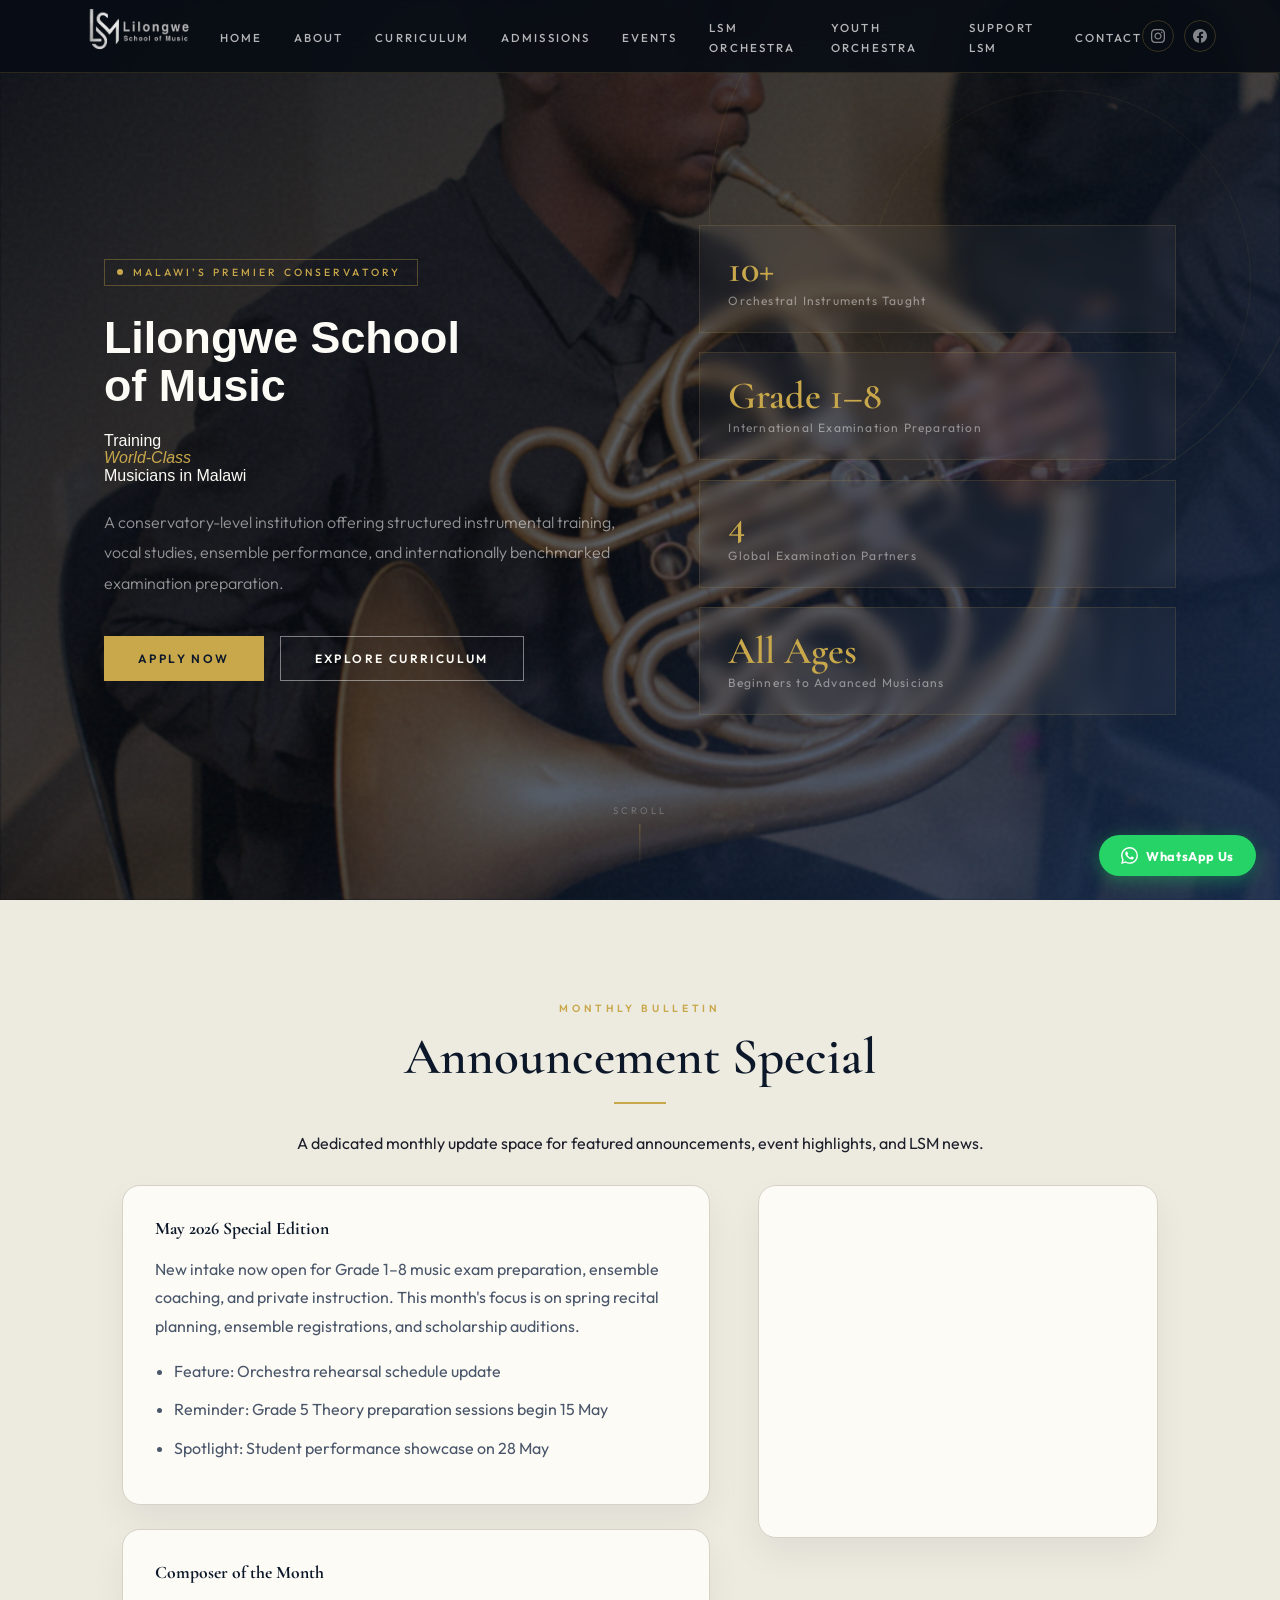
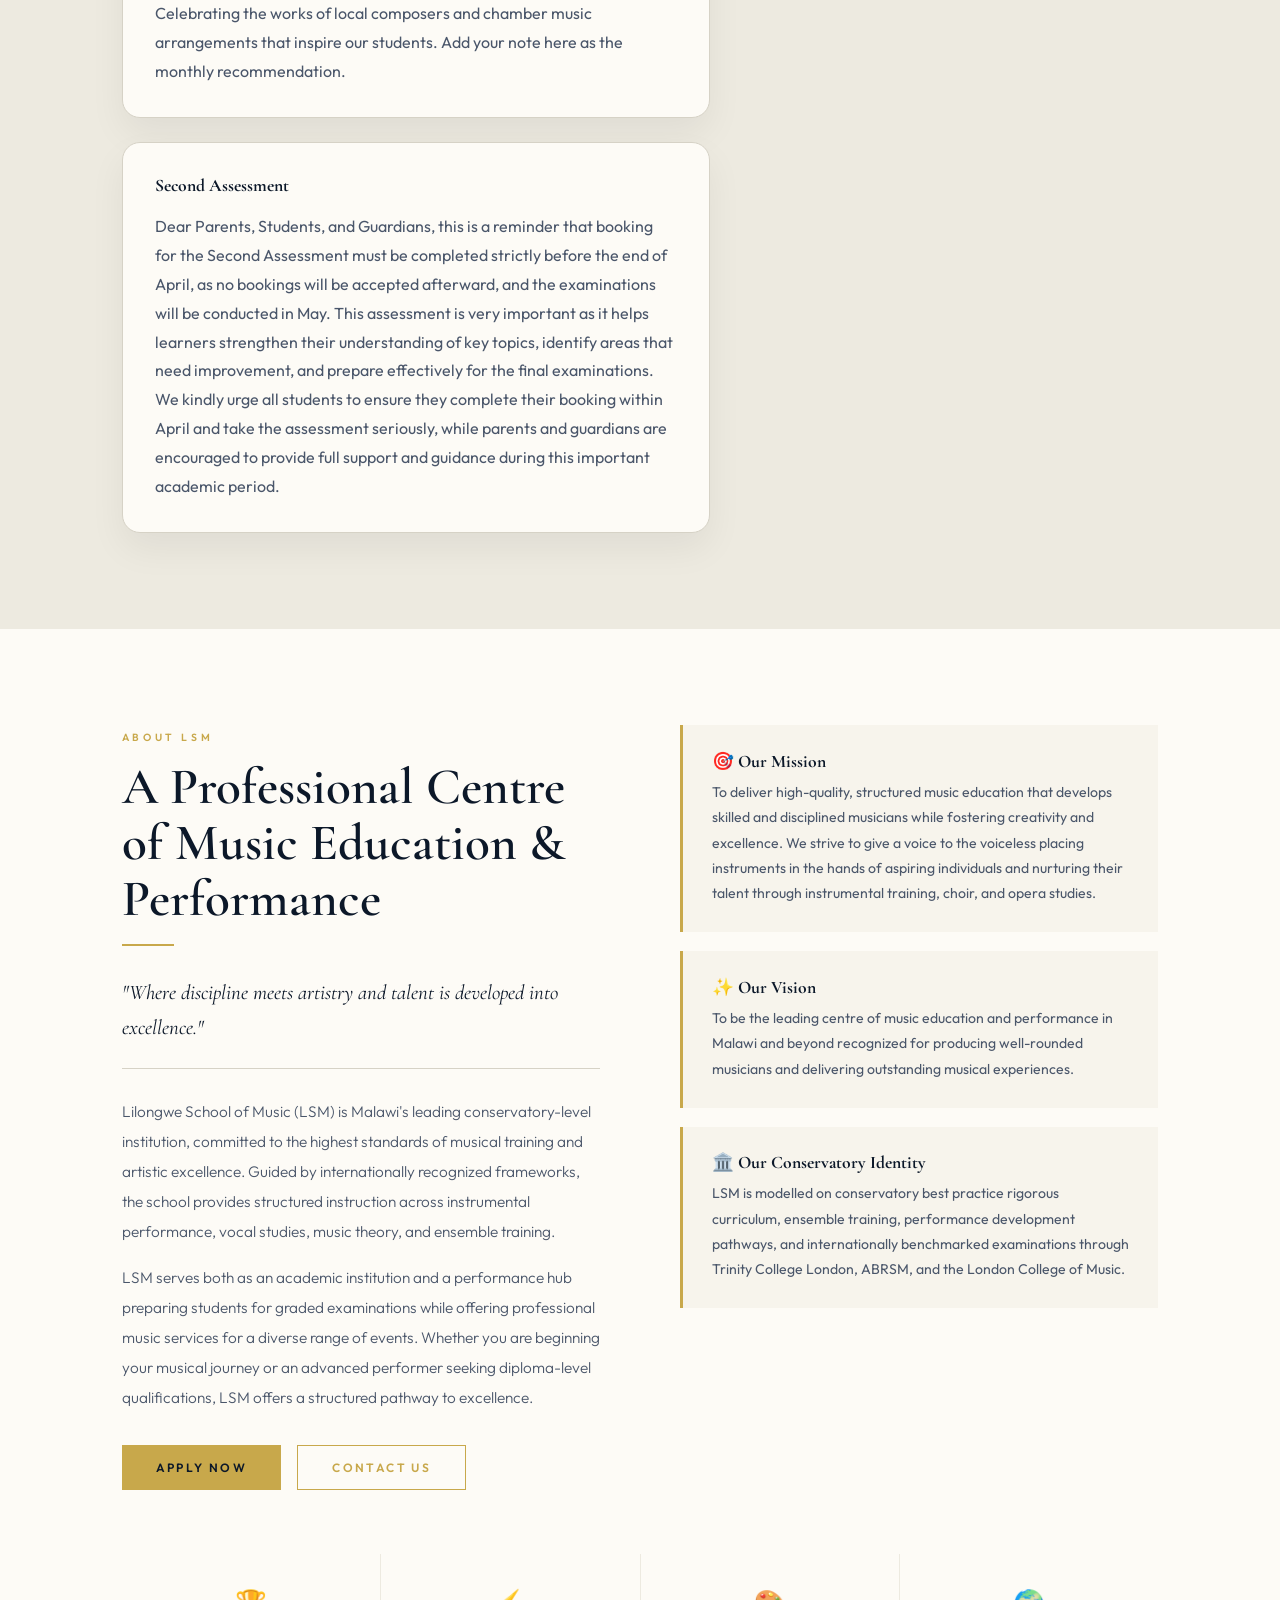
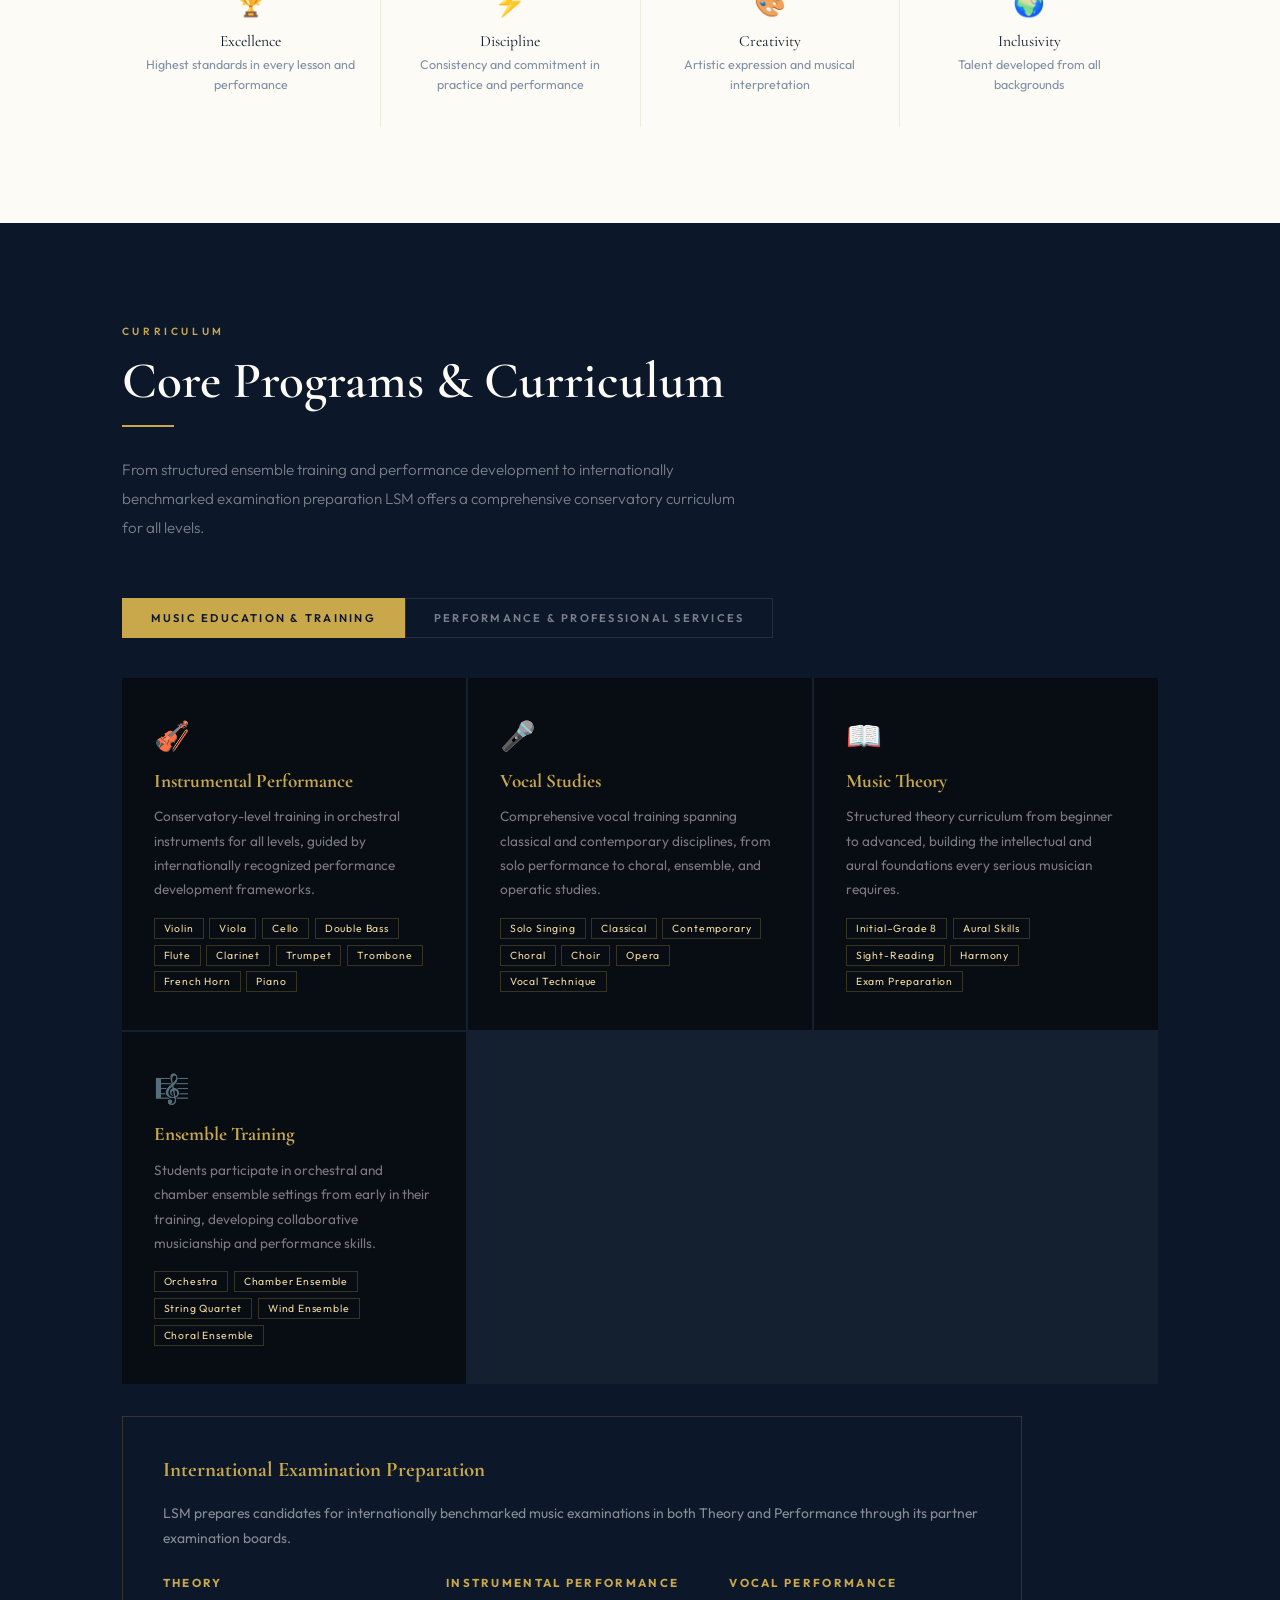
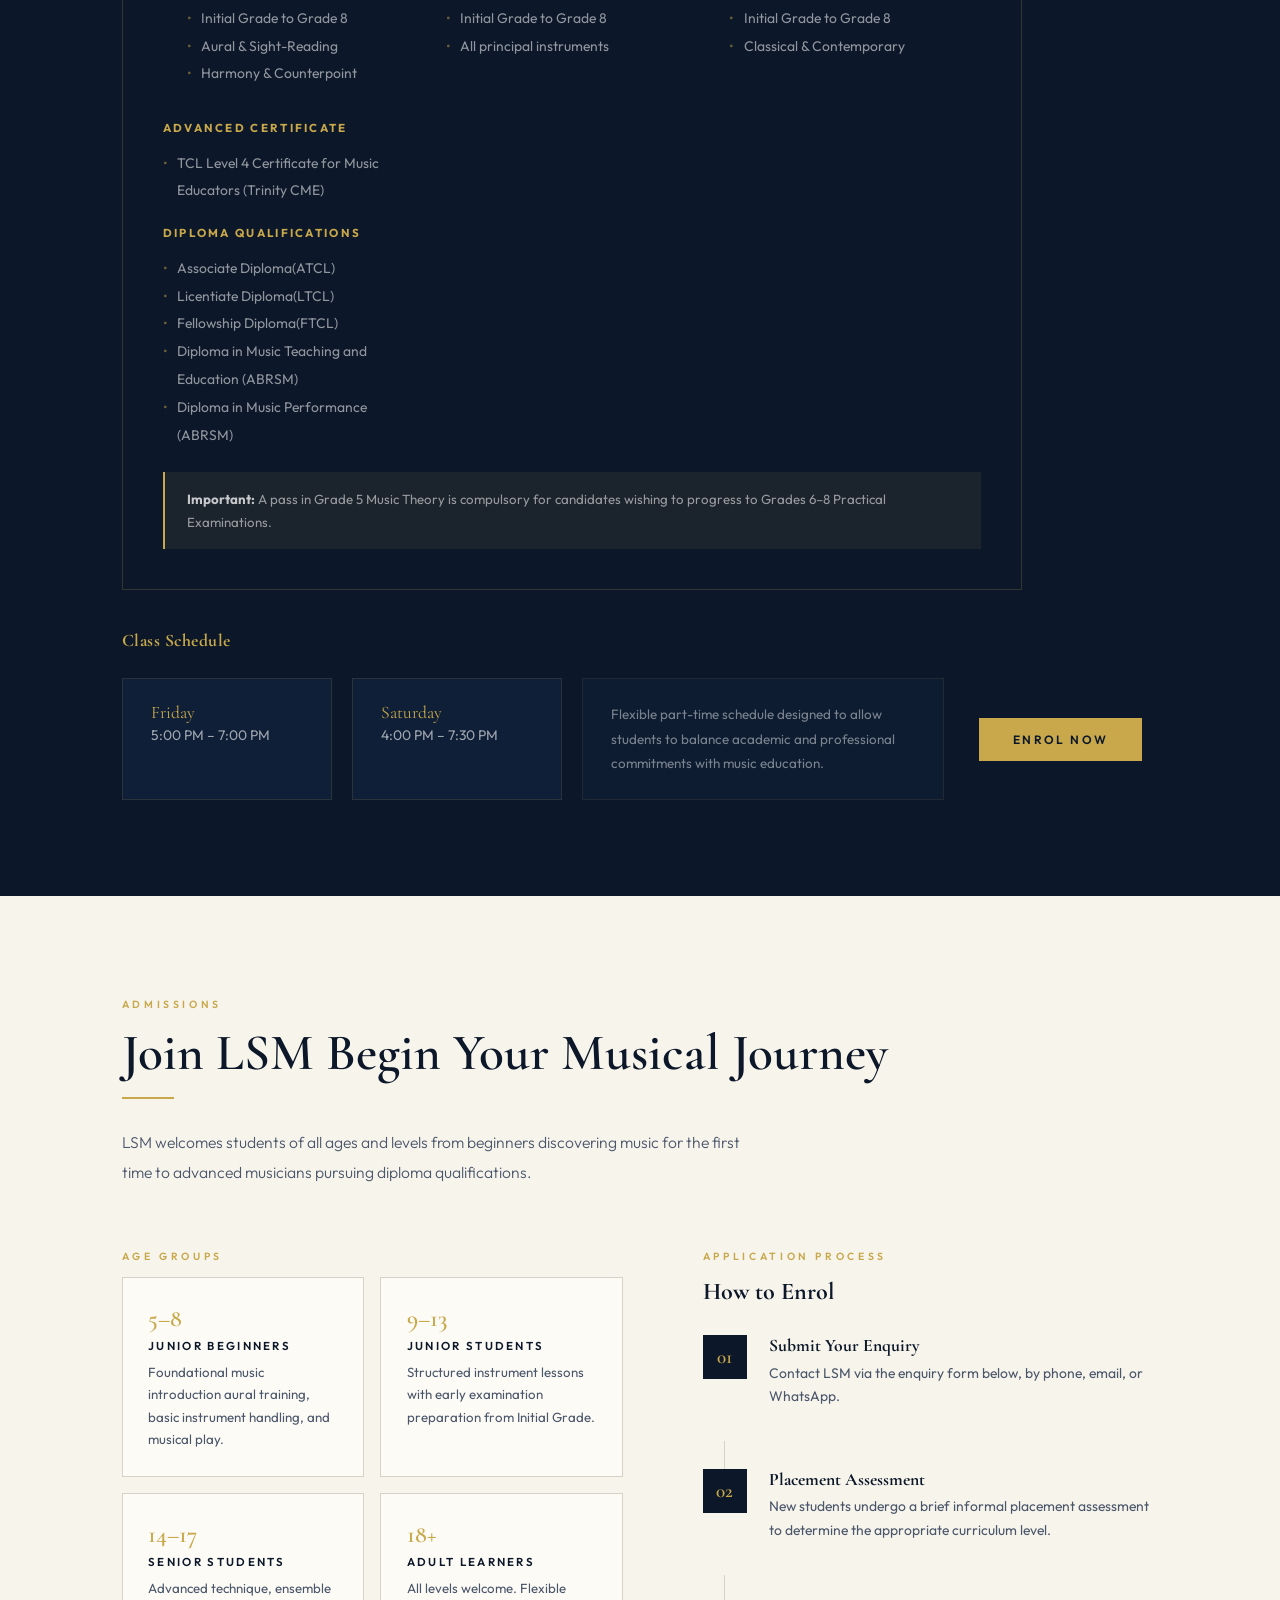
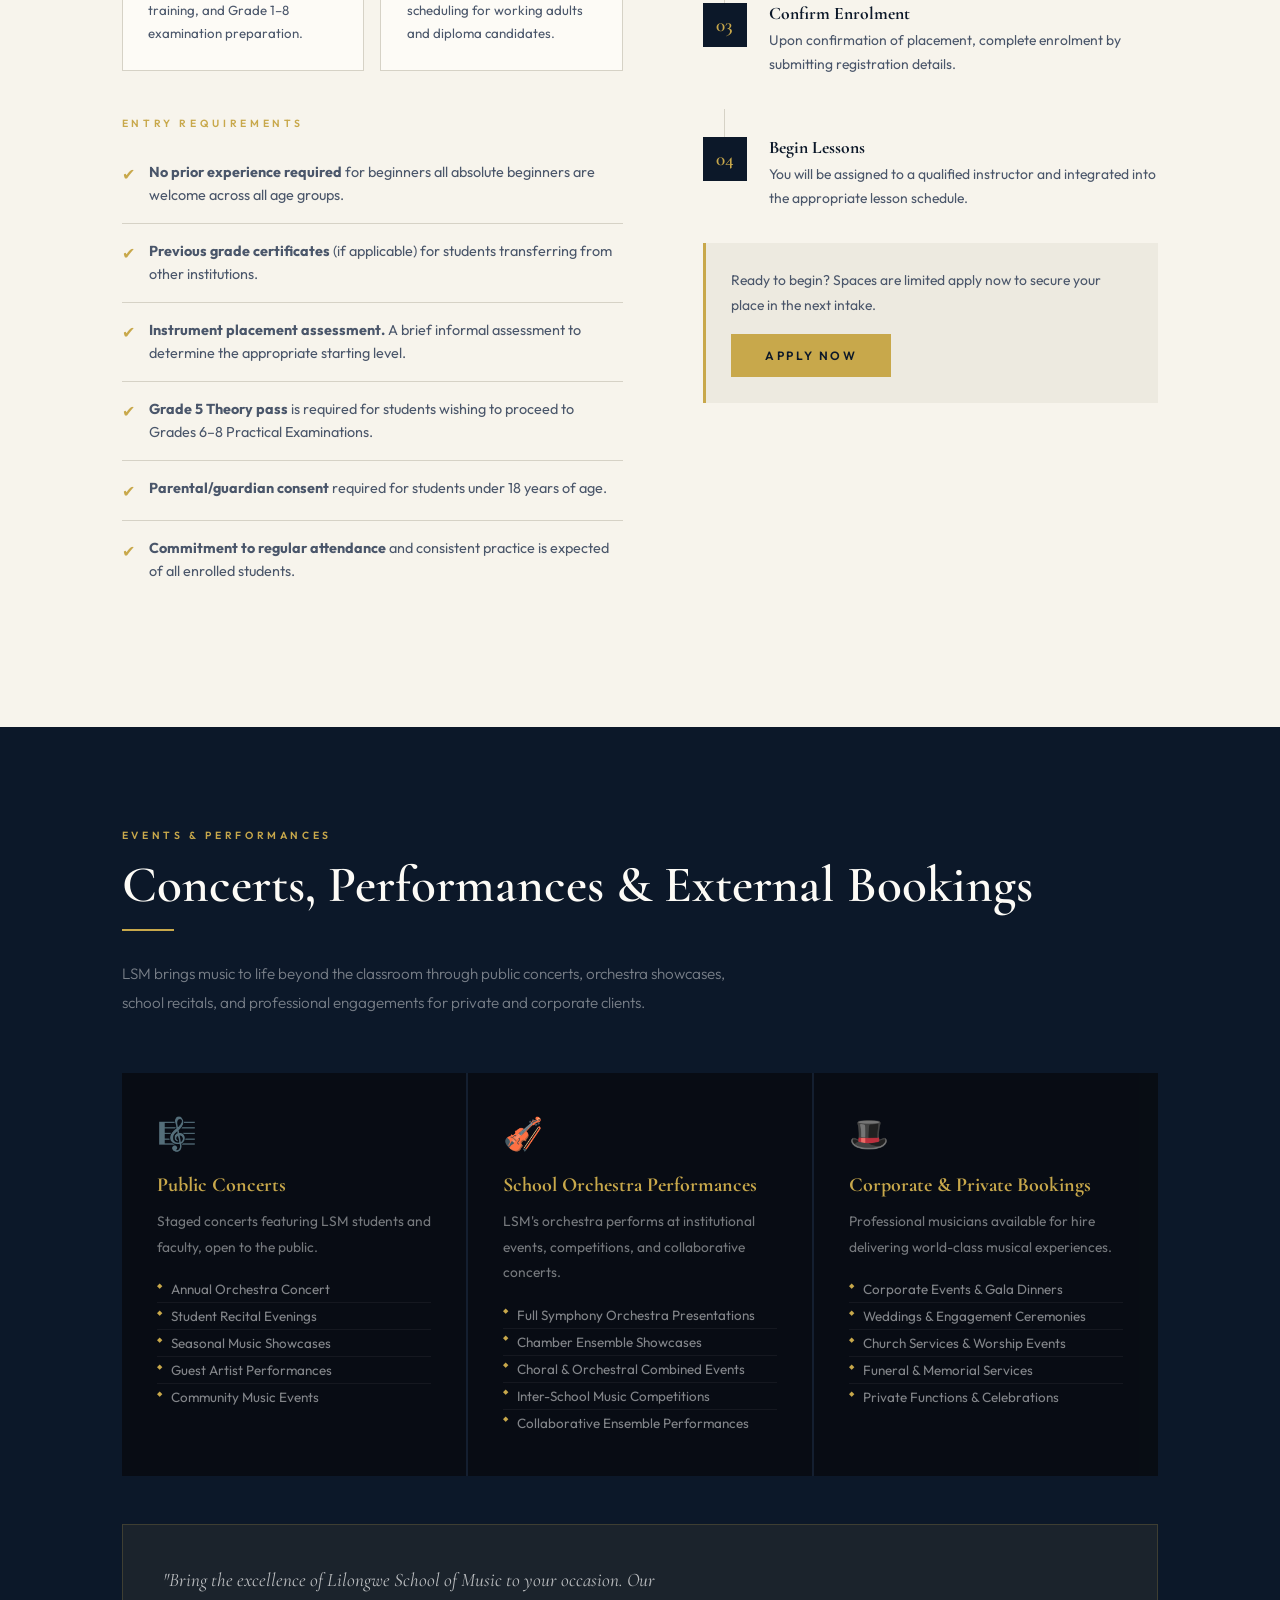
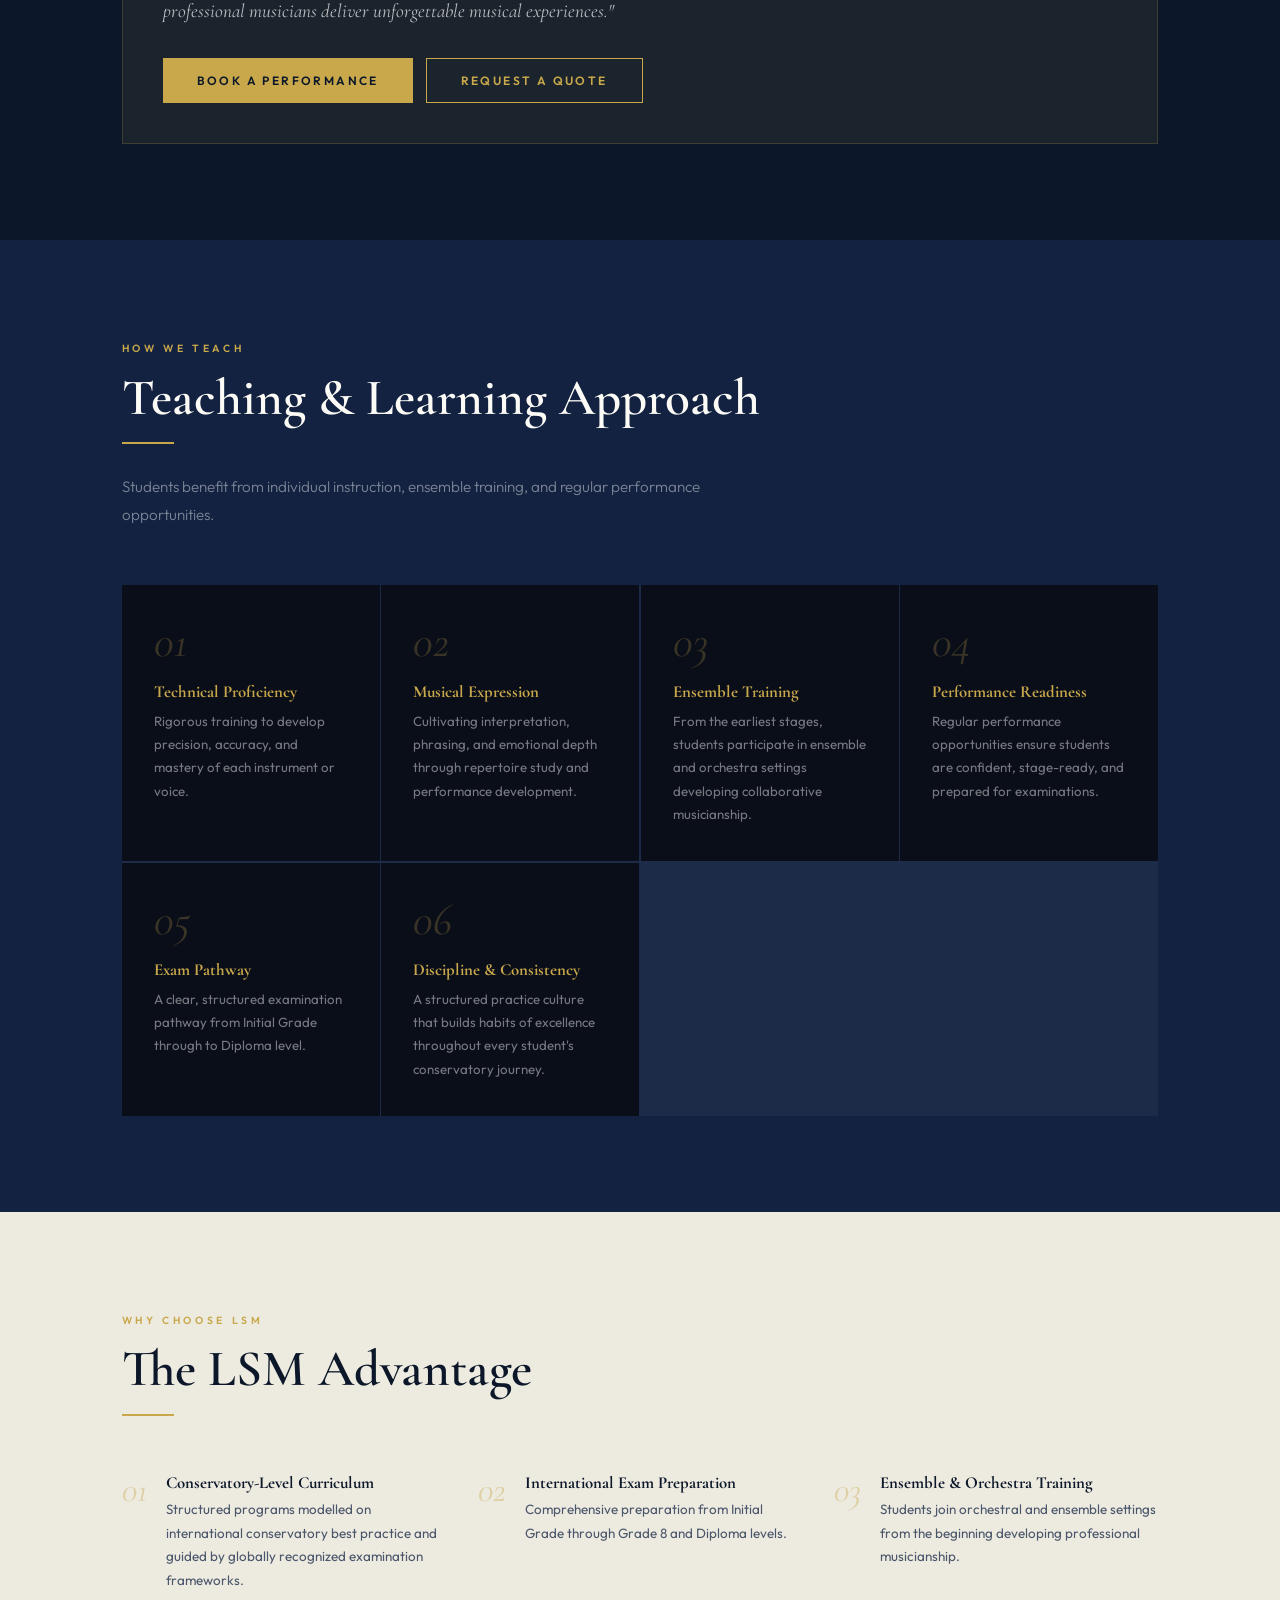
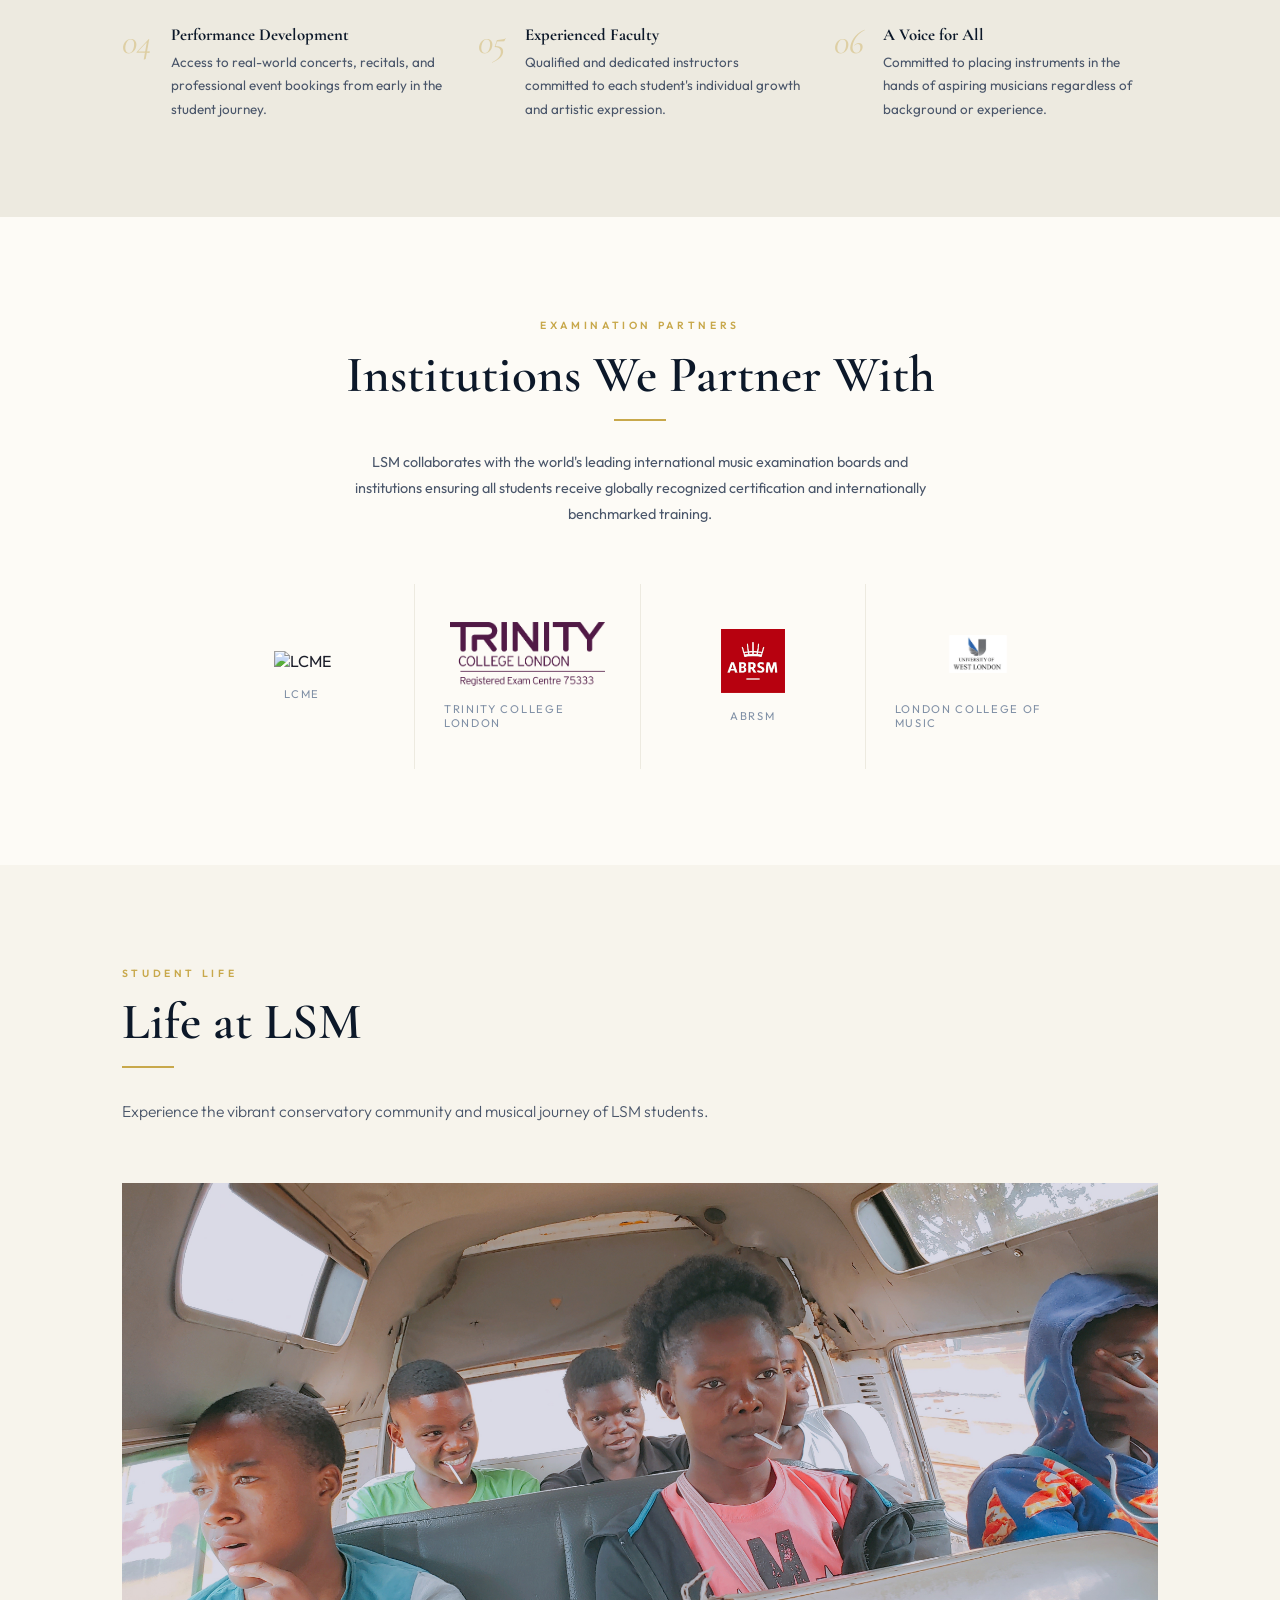
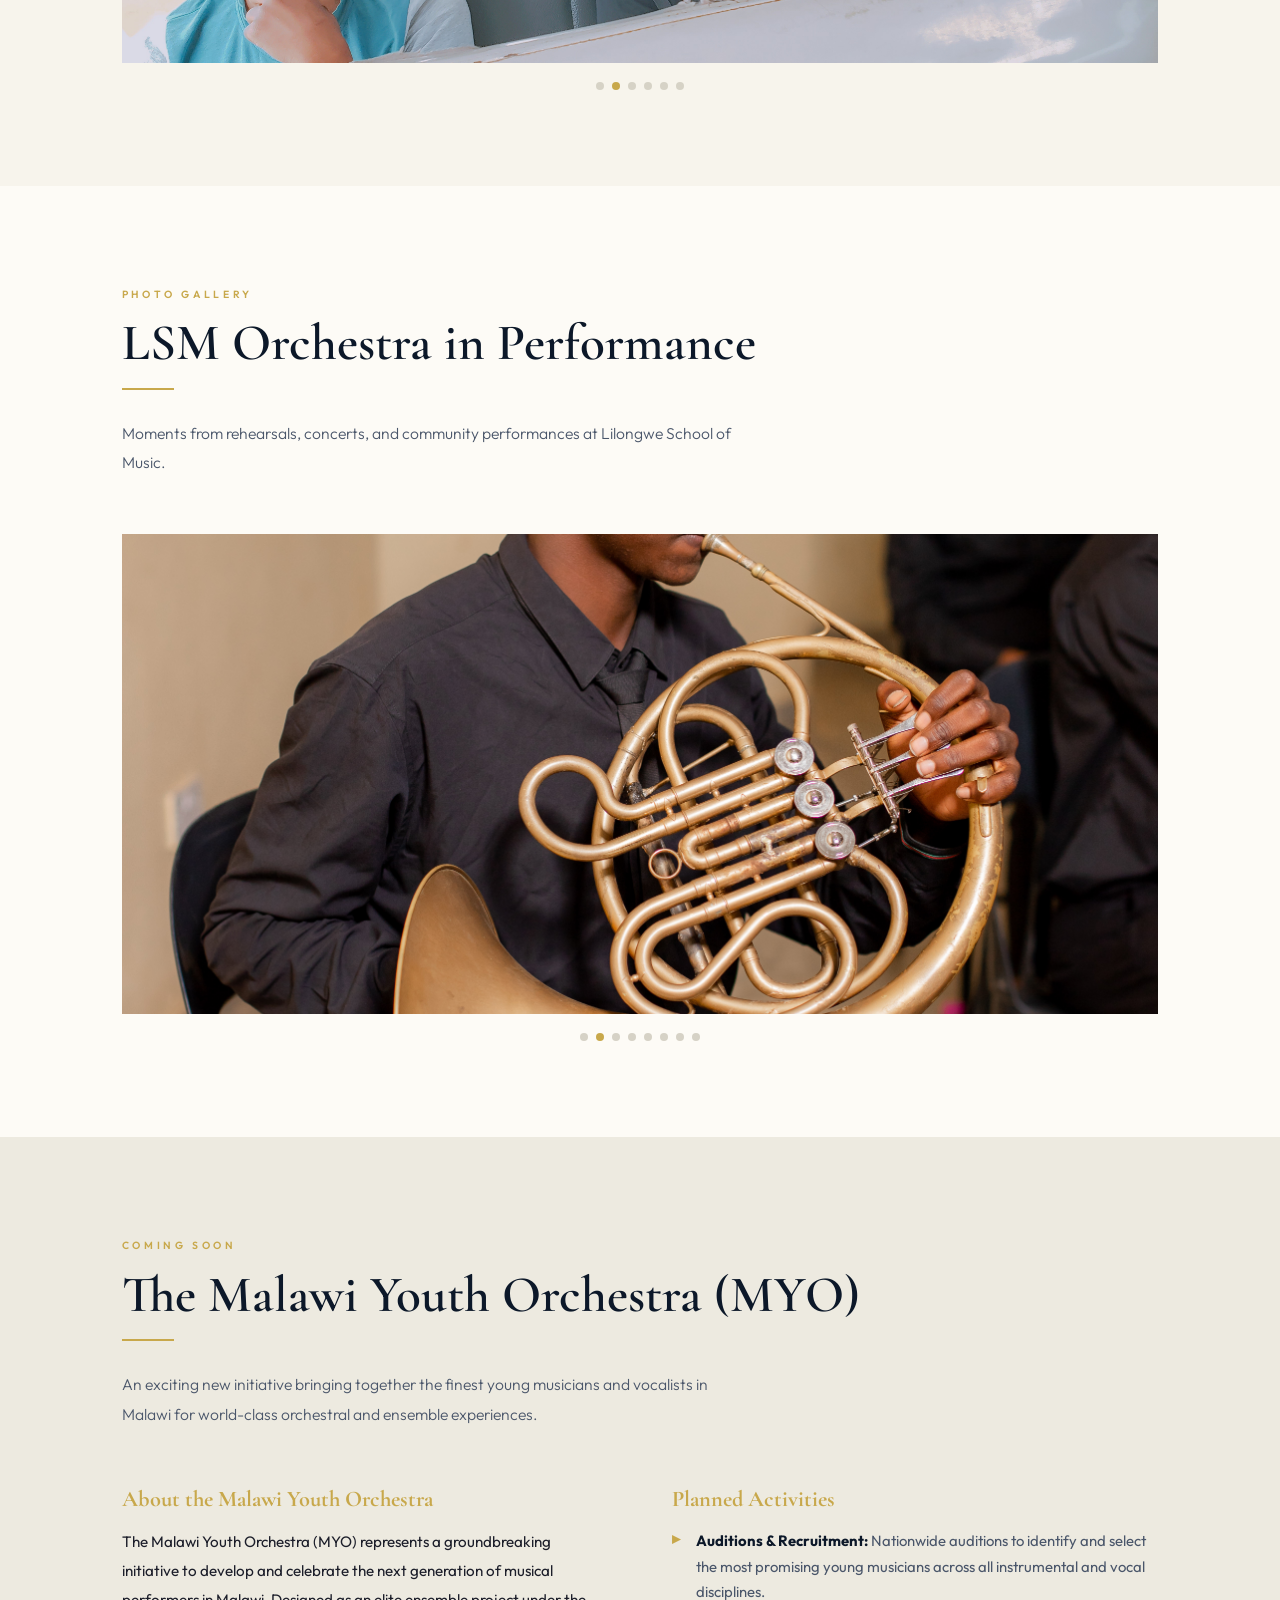
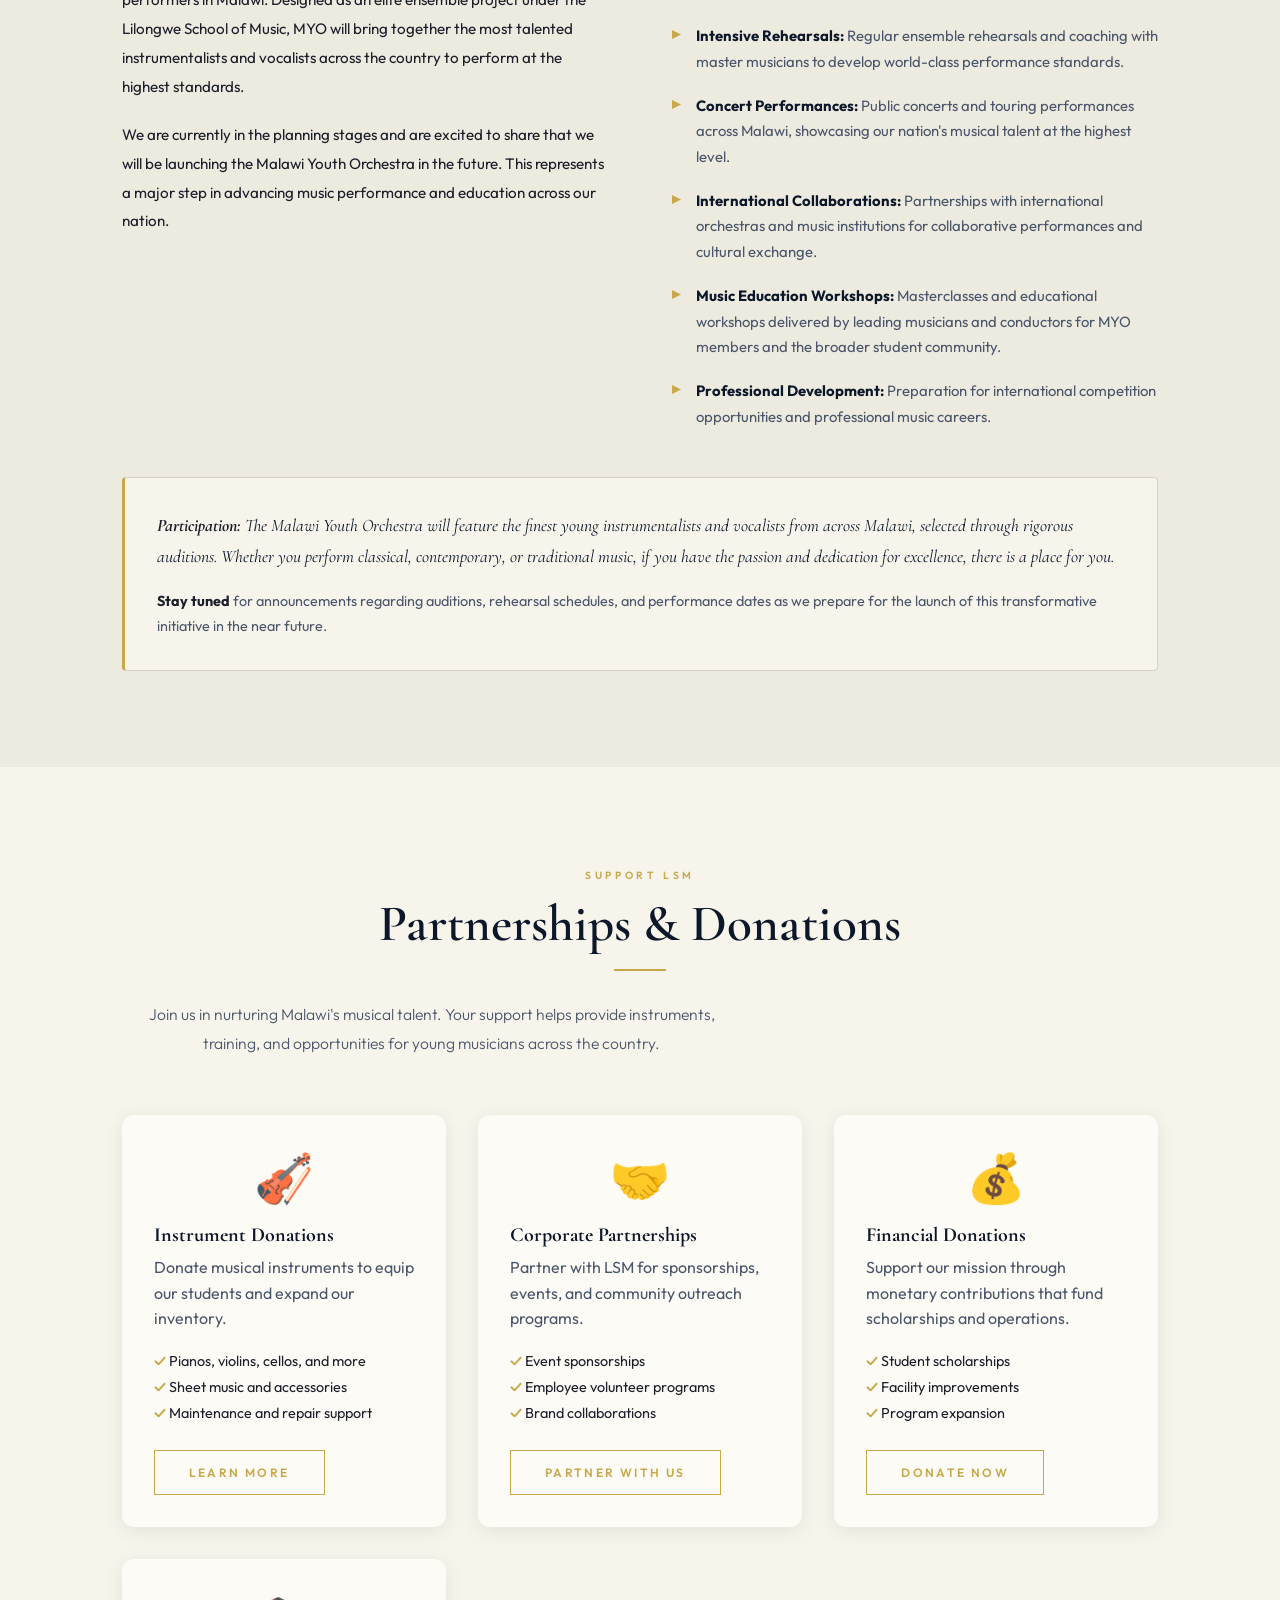
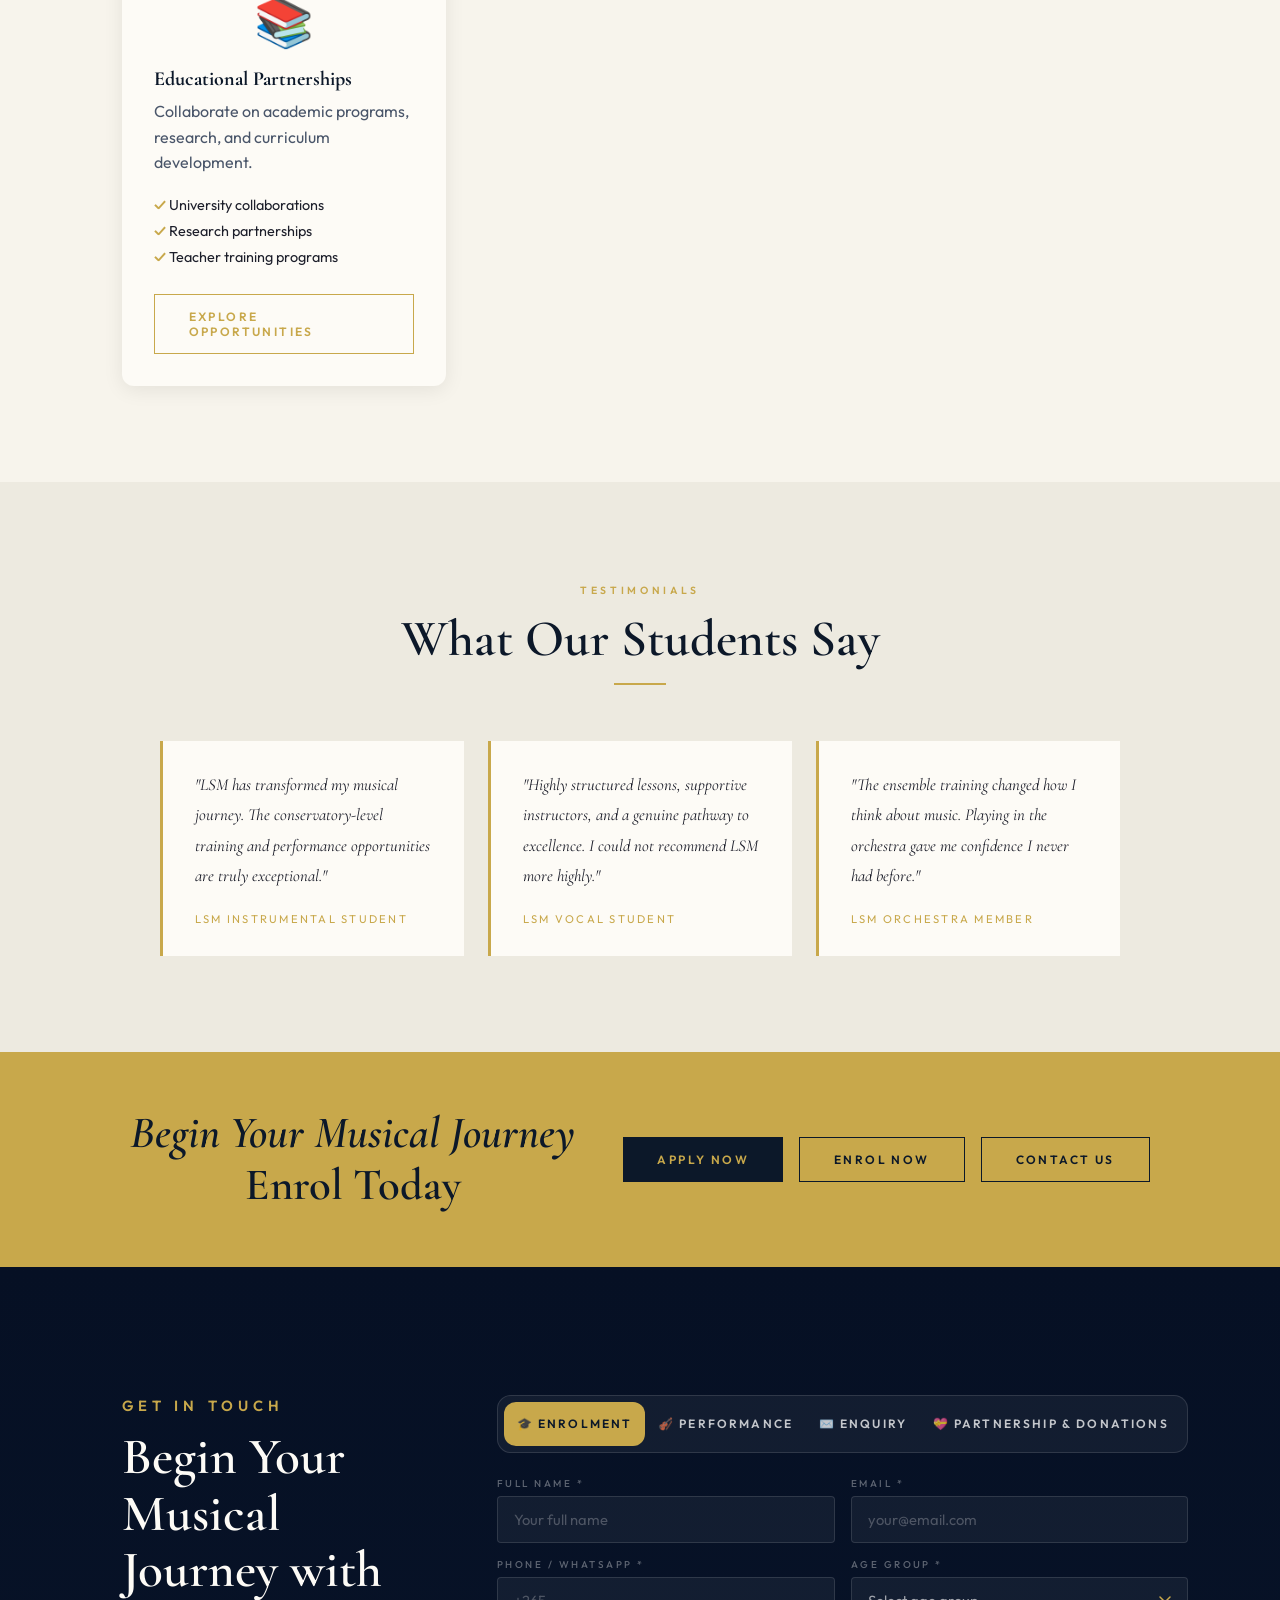
==== commit 1d6dfd31: "updated website content" ====
--- a/LSM/index.html
+++ b/LSM/index.html
@@ -382,8 +382,8 @@
 .partners-grid { display:grid; grid-template-columns:repeat(auto-fit,minmax(200px,1fr)); gap:1px; background:var(--off); max-width:900px; margin:0 auto; }
 .partner-cell { background:var(--white); padding:2.4rem 1.8rem; display:flex; flex-direction:column; align-items:center; justify-content:center; gap:1rem; transition:background .3s; }
 .partner-cell:hover { background:var(--cream); }
-.partner-cell img { max-height:64px; width:auto; object-fit:contain; filter:grayscale(1); opacity:.6; transition:.3s; }
-.partner-cell:hover img { filter:none; opacity:1; }
+.partner-cell img { max-height:64px; width:auto; object-fit:contain; }
+.partner-cell:hover img { }
 .partner-cell span { font-size:.7rem; letter-spacing:.15em; text-transform:uppercase; color:var(--light); }
 
 /* ═══════════════════════════════════════════════
@@ -648,6 +648,16 @@
 ═══════════════════════════════════════════════ */
 .sticky-cta { display:none; position:fixed; bottom:0; left:0; right:0; z-index:198; background:var(--navy); border-top:1px solid rgba(200,168,75,.2); padding:12px 5%; gap:.8rem; align-items:center; justify-content:center; }
 @media(max-width:600px){ .sticky-cta { display:flex; } .wa-float { bottom:72px; } }
+
+/* MYO mobile fixes */
+@media(max-width:800px){ #myo .reveal > div { grid-template-columns:1fr; gap:2rem; } }
+@media(max-width:600px){ .myo-section-title { font-size:1.2rem; } }
+
+/* Student life slideshow mobile */
+@media(max-width:600px){ .slideshow-wrap { height:300px; } .slideshow-wrap img { object-fit:contain; } }
+
+/* General mobile sizes */
+@media(max-width:600px){ .section-title { font-size:2rem; } .btn { padding:12px 28px; font-size:.7rem; } }
 
 /* ═══════════════════════════════════════════════
    MISC
@@ -1189,7 +1199,7 @@
       <p class="partners-note">LSM collaborates with the world's leading international music examination boards and institutions ensuring all students receive globally recognized certification and internationally benchmarked training.</p>
     </div>
     <div class="partners-grid reveal">
-      <div class="partner-cell"><img src="Images/Logos/LSM Logos/LSM Logo blue.png" alt="LSM"><span>LSM</span></div>
+      <div class="partner-cell"><img src="Images/Logos/Partiners Logos/LCME Logo.webp" alt="LCME"><span>LCME</span></div>
       <div class="partner-cell"><img src="Images/Logos/Partiners Logos/Trinity_Centre_75333_logo_purple.png" alt="Trinity College London"><span>Trinity College London</span></div>
       <div class="partner-cell"><img src="Images/Logos/Partiners Logos/ABRSM logo.webp" alt="ABRSM"><span>ABRSM</span></div>
       <div class="partner-cell"><img src="Images/Logos/Partiners Logos/University of West London logo.webp" alt="London College of Music"><span>London College of Music</span></div>
@@ -1236,15 +1246,25 @@
       <div class="gold-rule"></div>
       <p class="section-intro">Moments from rehearsals, concerts, and community performances at Lilongwe School of Music.</p>
     </div>
-    <div class="gal-grid reveal">
-      <div class="gal-item"><img src="Images/Conductor.jpg" alt="Conductor"><div class="gal-over"><span>The Conductor</span></div></div>
-      <div class="gal-item"><img src="Images/Horn player.jpg" alt="Horn Player"><div class="gal-over"><span>Horn Performance</span></div></div>
-      <div class="gal-item"><img src="Images/LSM Ensemble.jpg" alt="LSM Ensemble"><div class="gal-over"><span>Ensemble Training</span></div></div>
-      <div class="gal-item"><img src="Images/LSM in performance.jpg" alt="LSM in Performance"><div class="gal-over"><span>LSM in Performance</span></div></div>
-      <div class="gal-item"><img src="Images/LSM Orchestra 2.jpg" alt="LSM Orchestra 2"><div class="gal-over"><span>LSM Orchestra</span></div></div>
-      <div class="gal-item"><img src="Images/LSM Orchestra 3.jpg" alt="LSM Orchestra 3"><div class="gal-over"><span>Orchestra Rehearsal</span></div></div>
-      <div class="gal-item"><img src="Images/LSM Orchestra.jpg" alt="LSM Orchestra"><div class="gal-over"><span>Full Orchestra</span></div></div>
-      <div class="gal-item"><img src="Images/LSM With Chaminade Orchestra.jpg" alt="LSM with Chaminade Orchestra"><div class="gal-over"><span>With Chaminade Orchestra</span></div></div>
+    <div class="slideshow-wrap reveal" id="gallery-slideshow">
+      <img src="Images/Conductor.jpg" alt="Conductor" class="active">
+      <img src="Images/Horn player.jpg" alt="Horn Player">
+      <img src="Images/LSM Ensemble.jpg" alt="LSM Ensemble">
+      <img src="Images/LSM in performance.jpg" alt="LSM in Performance">
+      <img src="Images/LSM Orchestra 2.jpg" alt="LSM Orchestra 2">
+      <img src="Images/LSM Orchestra 3.jpg" alt="LSM Orchestra 3">
+      <img src="Images/LSM Orchestra.jpg" alt="LSM Orchestra">
+      <img src="Images/LSM With Chaminade Orchestra.jpg" alt="LSM with Chaminade Orchestra">
+    </div>
+    <div class="slide-dots" id="gallery-slideDots">
+      <div class="slide-dot active" onclick="goSlideGallery(0)"></div>
+      <div class="slide-dot" onclick="goSlideGallery(1)"></div>
+      <div class="slide-dot" onclick="goSlideGallery(2)"></div>
+      <div class="slide-dot" onclick="goSlideGallery(3)"></div>
+      <div class="slide-dot" onclick="goSlideGallery(4)"></div>
+      <div class="slide-dot" onclick="goSlideGallery(5)"></div>
+      <div class="slide-dot" onclick="goSlideGallery(6)"></div>
+      <div class="slide-dot" onclick="goSlideGallery(7)"></div>
     </div>
   </div>
 </section>
@@ -1848,6 +1868,19 @@
 }
 setInterval(function() { goSlide((slideIdx + 1) % slides.length); }, 3800);
 
+/* ── GALLERY SLIDESHOW ── */
+var gallerySlideIdx = 0;
+var gallerySlides = document.querySelectorAll('#gallery-slideshow img');
+var galleryDots   = document.querySelectorAll('#gallery-slideDots .slide-dot');
+function goSlideGallery(n) {
+  gallerySlides[gallerySlideIdx].classList.remove('active');
+  galleryDots[gallerySlideIdx].classList.remove('active');
+  gallerySlideIdx = n;
+  gallerySlides[gallerySlideIdx].classList.add('active');
+  galleryDots[gallerySlideIdx].classList.add('active');
+}
+setInterval(function() { goSlideGallery((gallerySlideIdx + 1) % gallerySlides.length); }, 3800);
+
 /* ════════════════════════════════════════════════
    FORM SYSTEM — Formspree
    Each form posts to https://formspree.io/f/{ID}
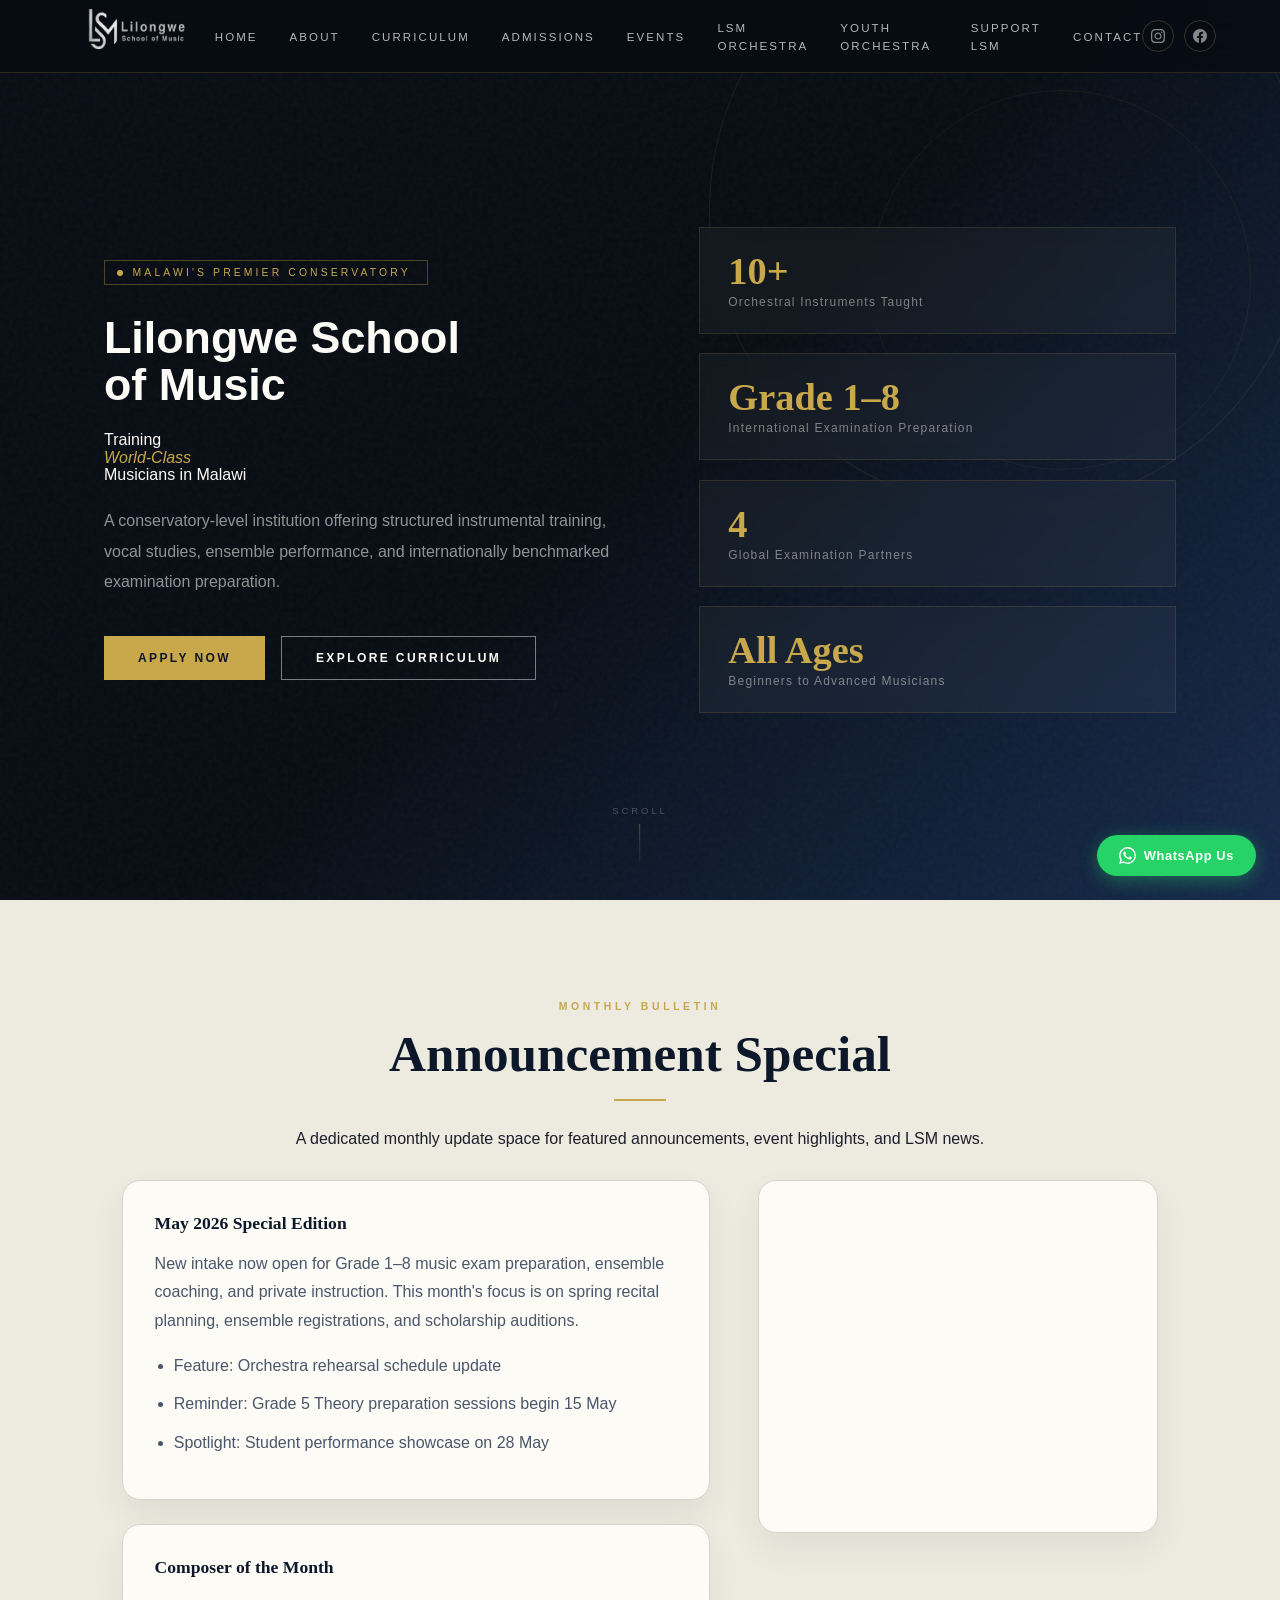
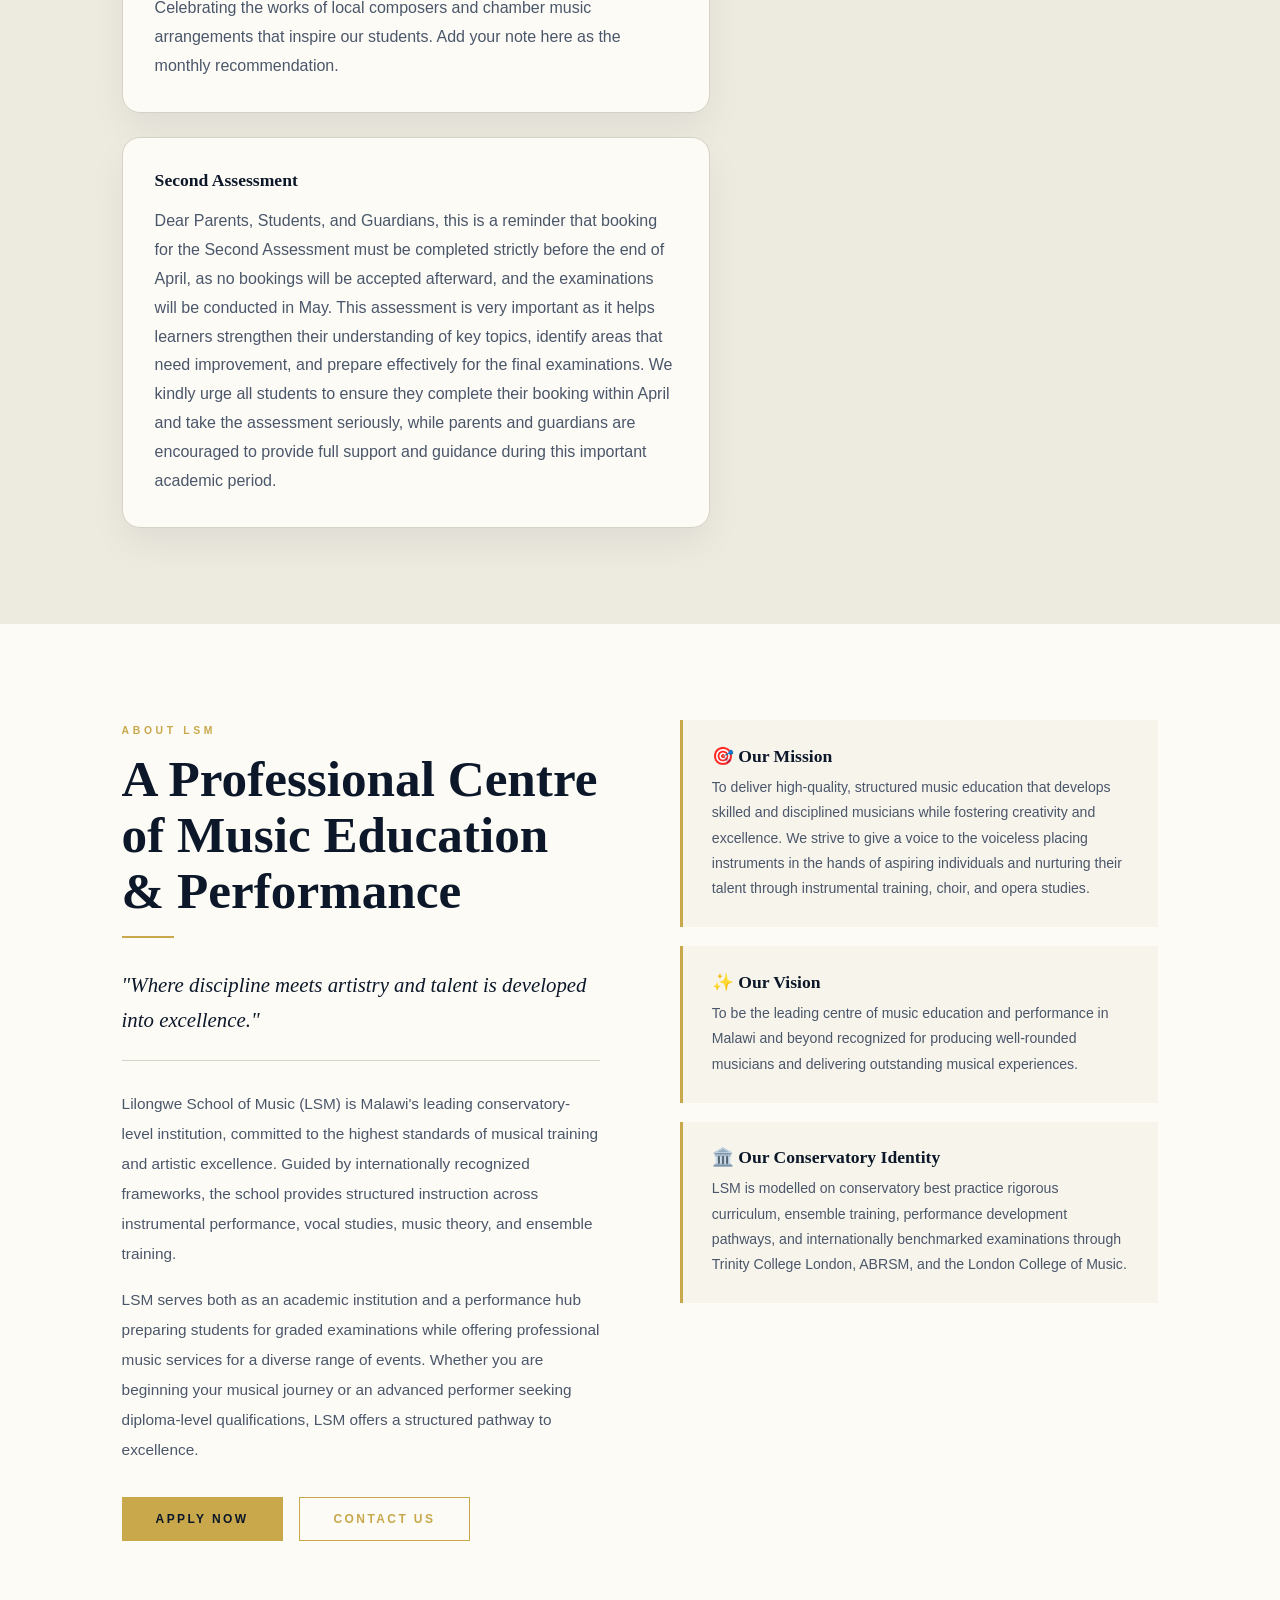
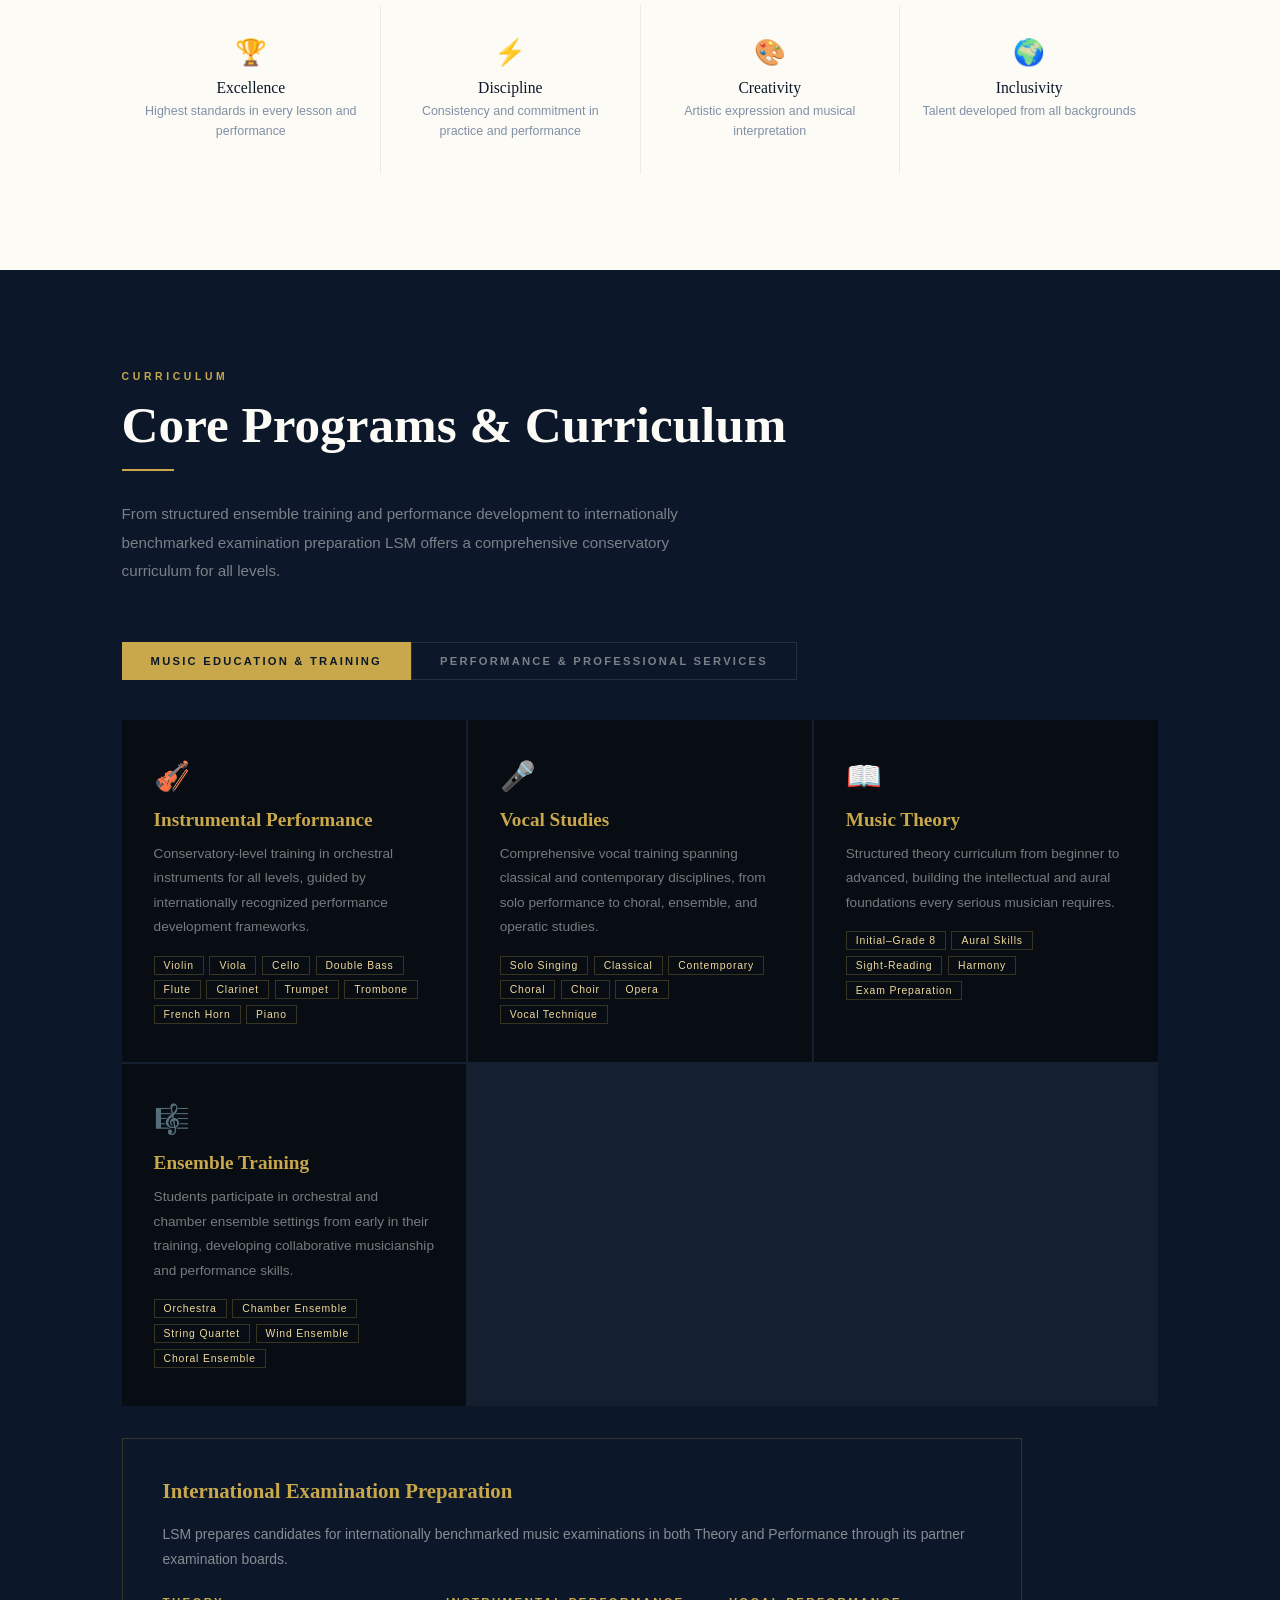
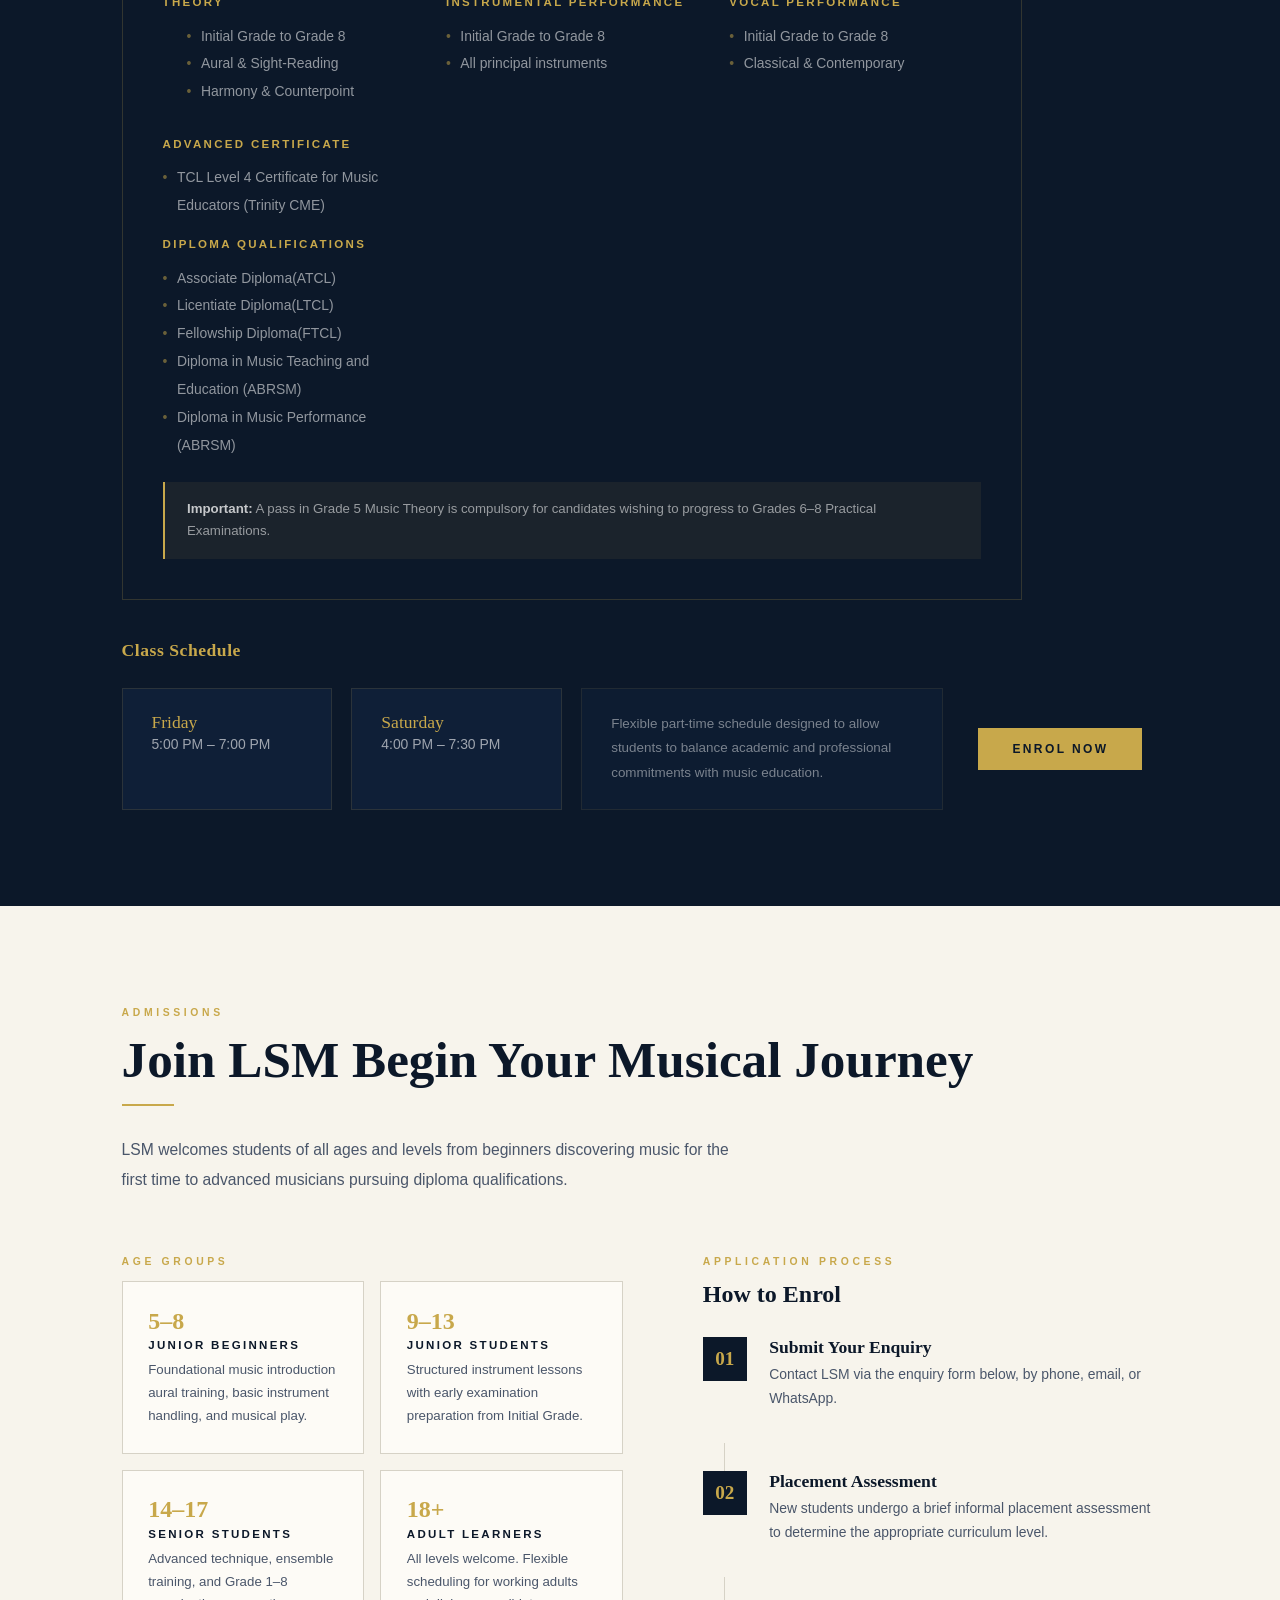
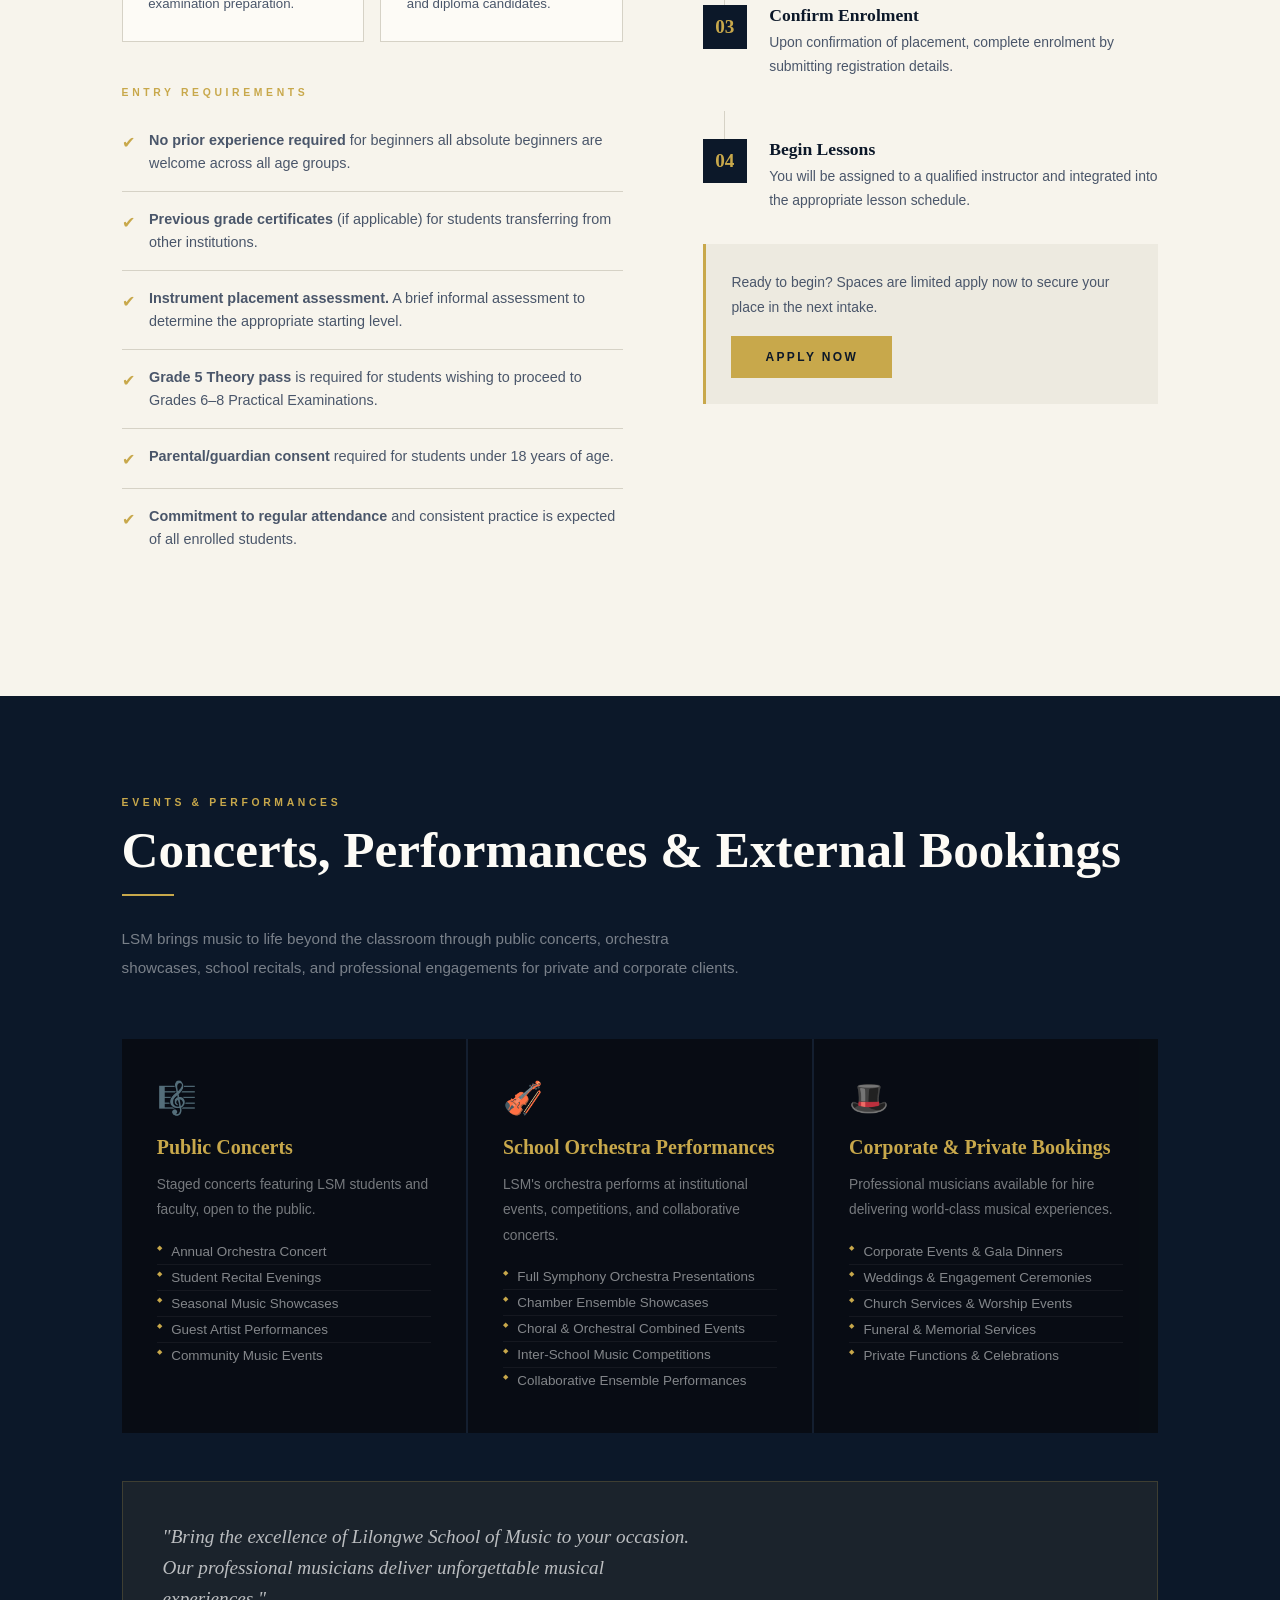
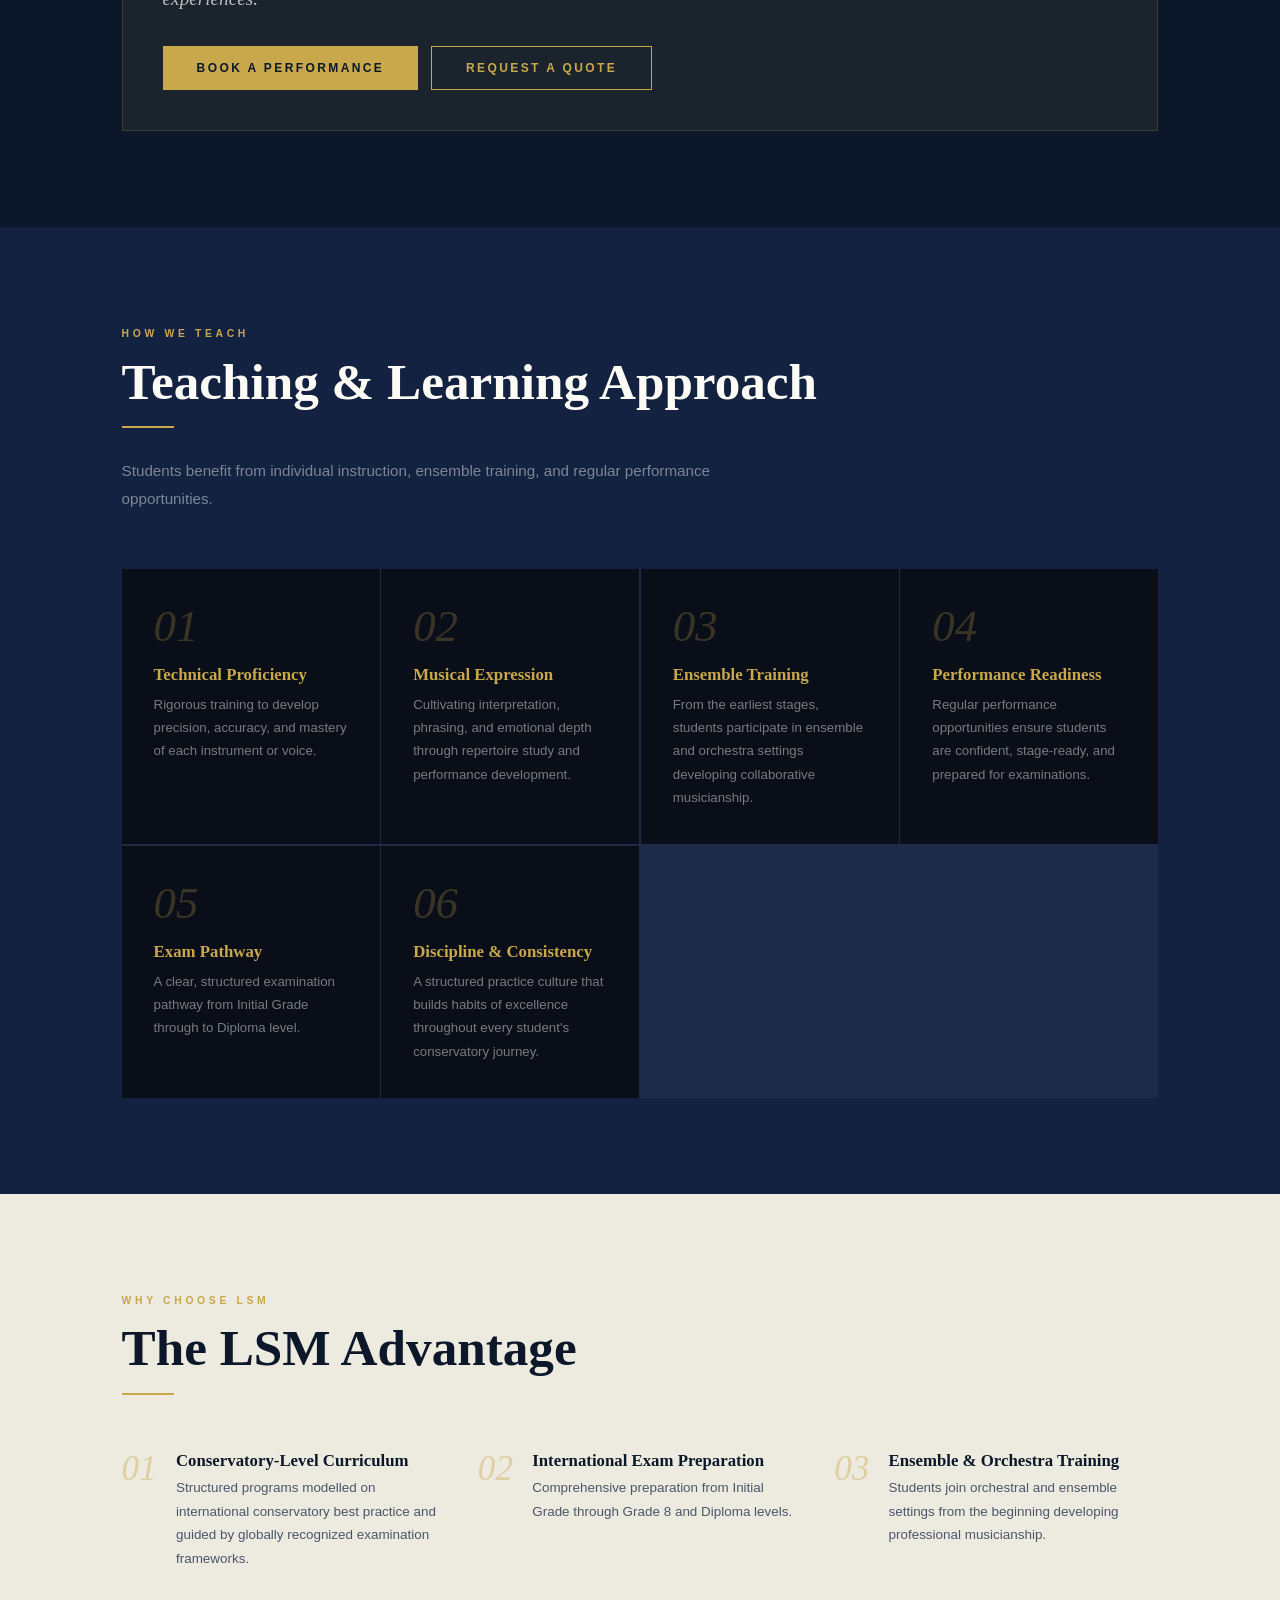
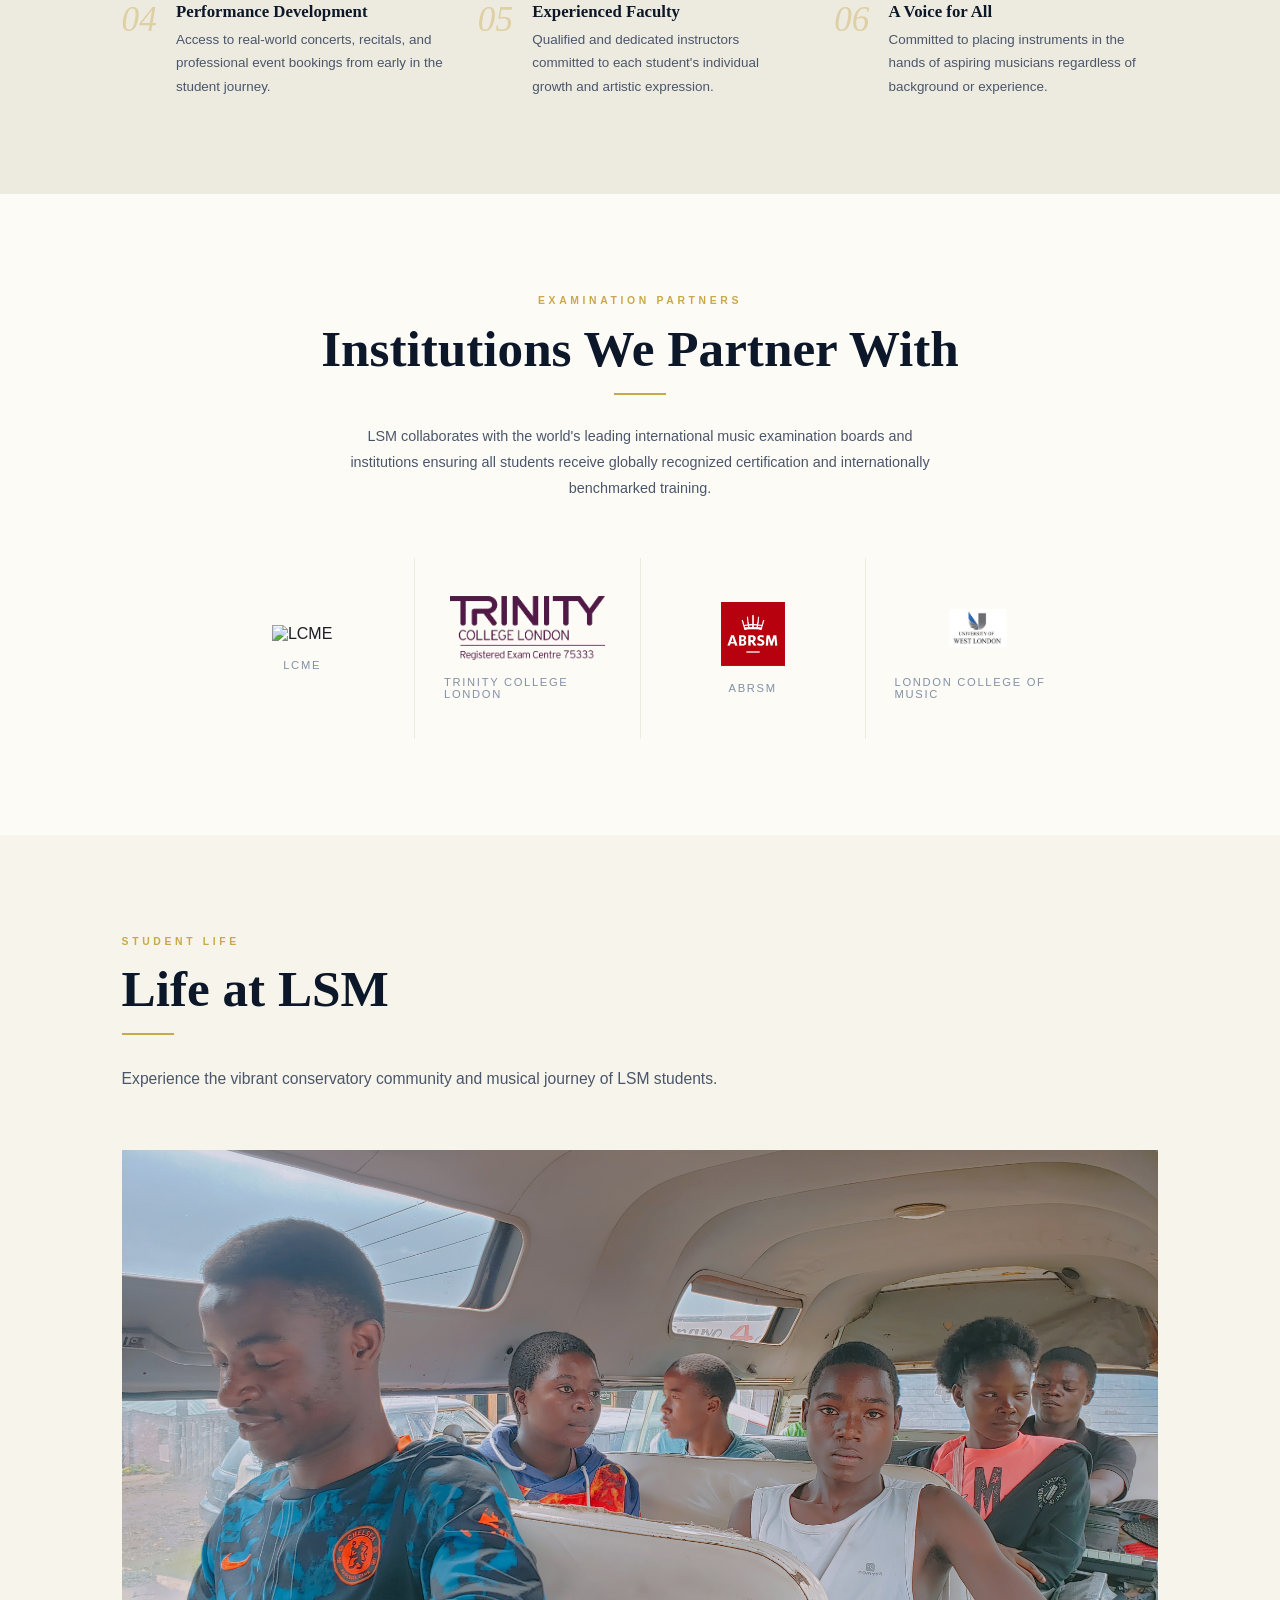
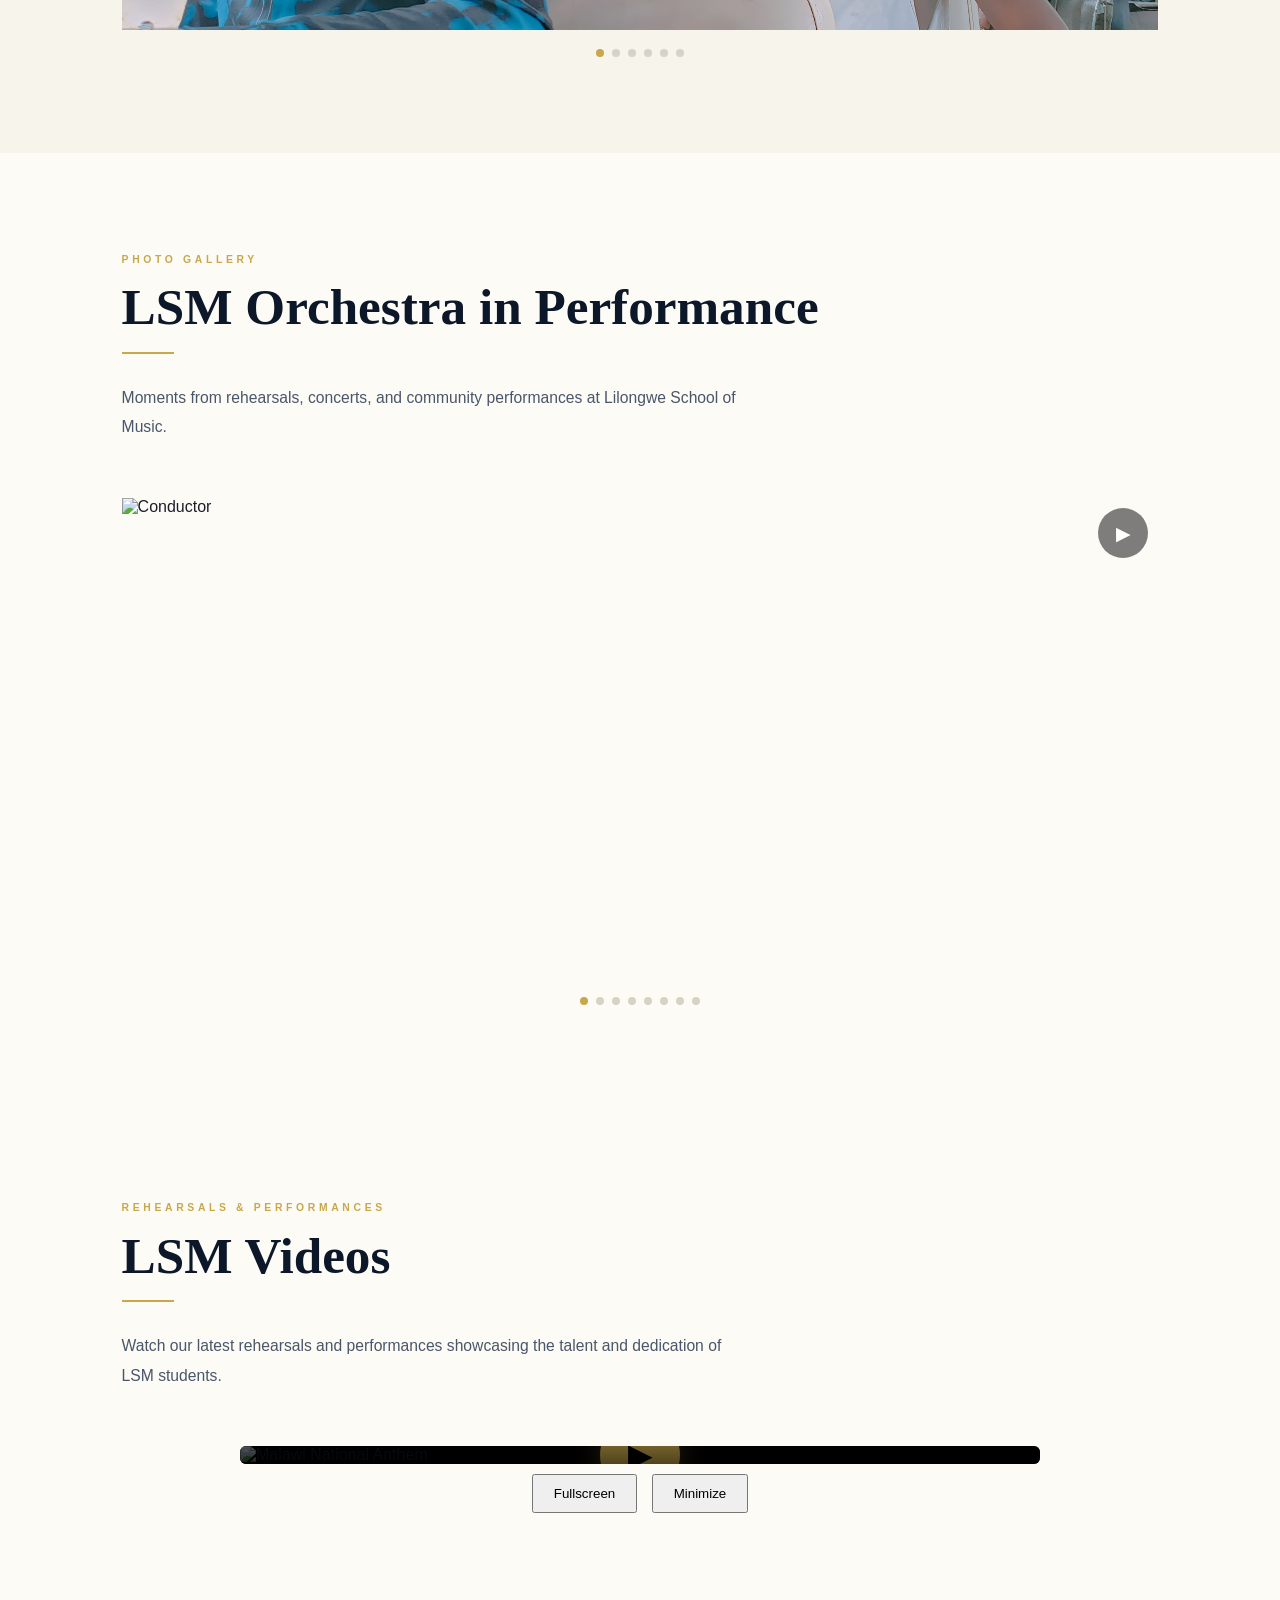
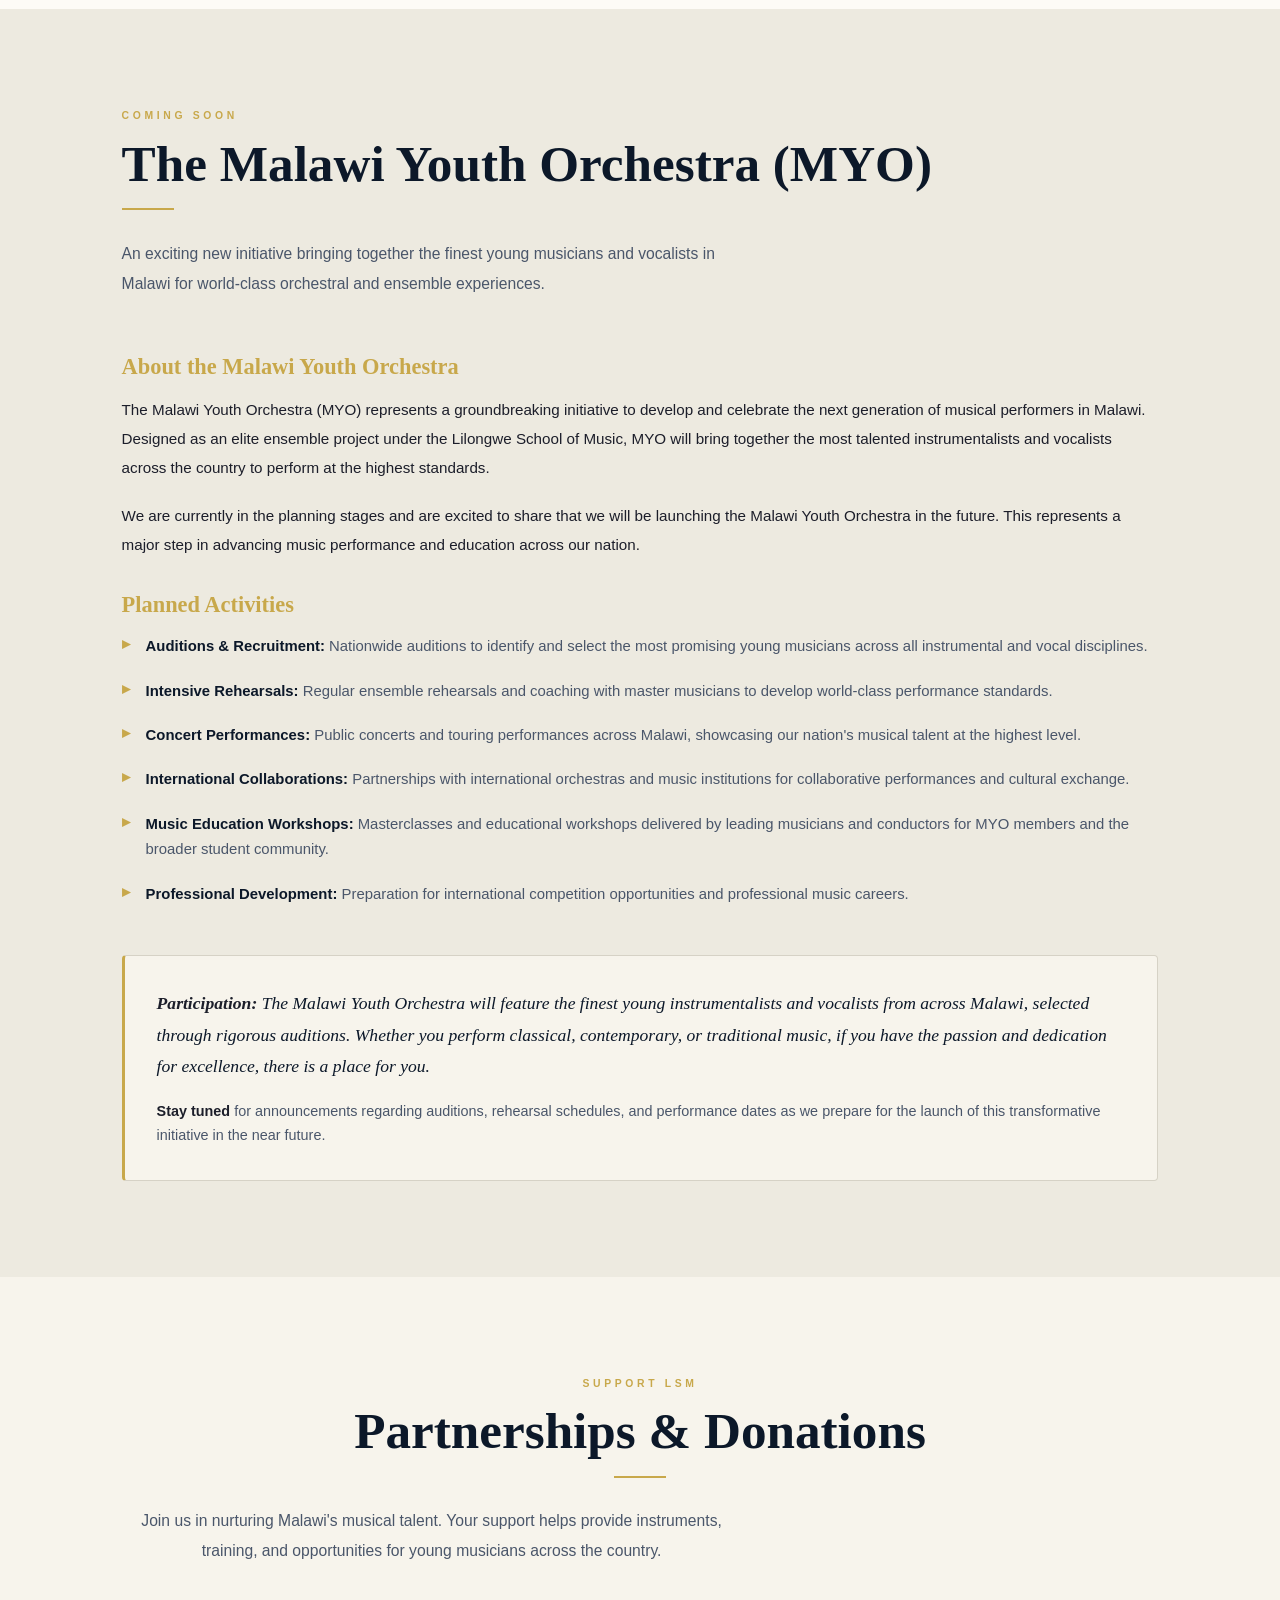
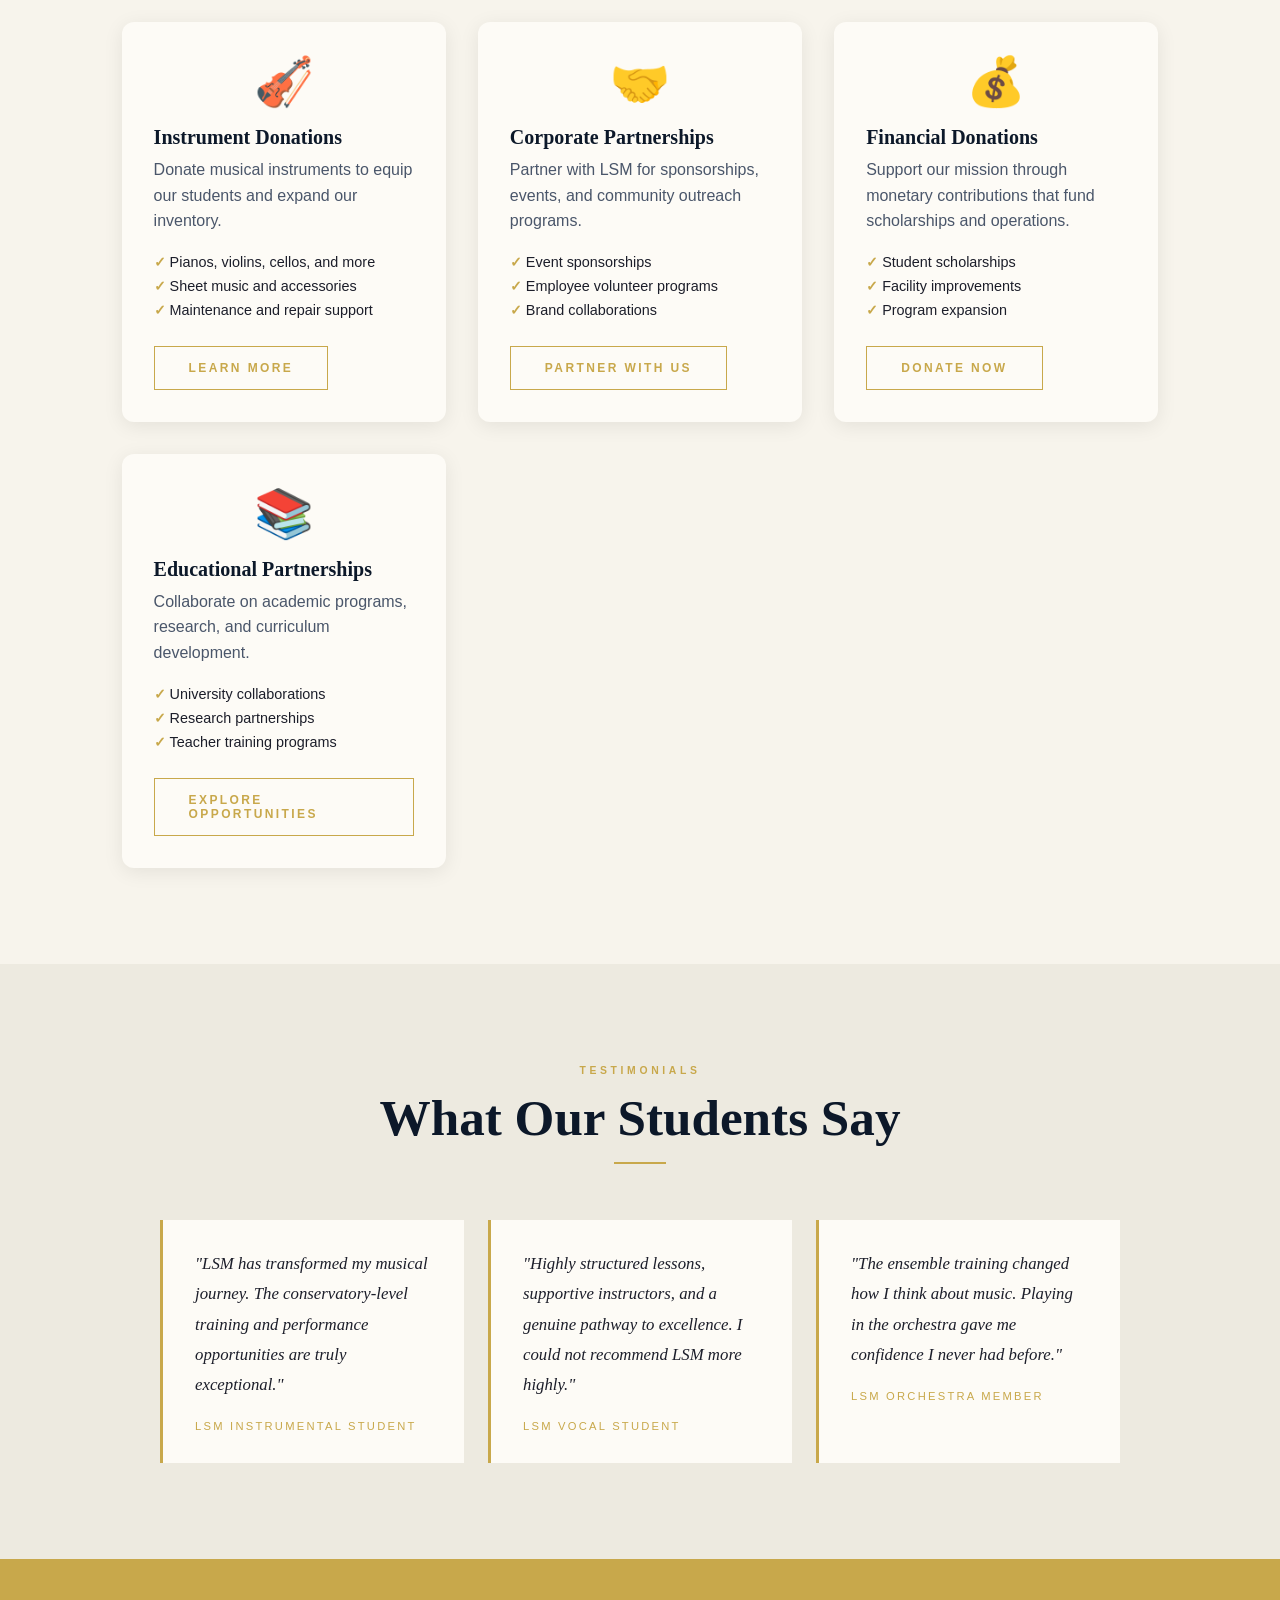
==== commit 0097dabe: "Clean website update without large video" ====
--- a/LSM/index.html
+++ b/LSM/index.html
@@ -65,8 +65,8 @@
   --mid: #4a566a;
   --light: #8090a6;
   --white: #fdfbf6;
-  --ff-display: 'Cormorant Garamond', Georgia, serif;
-  --ff-body: 'Outfit', 'Segoe UI', sans-serif;
+  --ff-display: 'Georgia', serif;
+  --ff-body: '-apple-system', 'BlinkMacSystemFont', 'Segoe UI', 'Roboto', 'Helvetica Neue', Arial, sans-serif;
   --ease: cubic-bezier(.4,0,.2,1);
 }
 /* ──────────────── RESET ──────────────── */
@@ -175,7 +175,7 @@
    HERO
 ═══════════════════════════════════════════════ */
 #home { min-height:100vh; position:relative; display:flex; align-items:center; overflow:hidden; background:var(--ink); }
-.hero-bg { position:absolute; inset:0; background:url('Images/Horn%20player.jpg') center/cover no-repeat; opacity:.6; filter:blur(1px); }
+.hero-bg { position:absolute; inset:0; background:url('Images/LSM Orchestra.jpg') center/contain no-repeat; opacity:.6; filter:blur(1px); background-size: contain; }
 .hero-overlay { position:absolute; inset:0; background:linear-gradient(135deg,rgba(8,12,20,.97) 0%,rgba(6,12,17,.44) 50%,rgba(26,53,97,.72) 100%); }
 .hero-grain { position:absolute; inset:0; opacity:.04; background-image:url("data:image/svg+xml,%3Csvg viewBox='0 0 200 200' xmlns='http://www.w3.org/2000/svg'%3E%3Cfilter id='n'%3E%3CfeTurbulence type='fractalNoise' baseFrequency='0.9' numOctaves='4' stitchTiles='stitch'/%3E%3C/filter%3E%3Crect width='100%25' height='100%25' filter='url(%23n)'/%3E%3C/svg%3E"); }
 .hero-deco { position:absolute; top:0; right:0; width:45%; height:100%; pointer-events:none; overflow:hidden; }
@@ -393,6 +393,7 @@
 .slideshow-wrap { position:relative; width:100%; height:480px; overflow:hidden; }
 .slideshow-wrap img { position:absolute; inset:0; width:100%; height:100%; object-fit:cover; opacity:0; transition:opacity 1s; }
 .slideshow-wrap img.active { opacity:1; }
+.play-pause-btn { position:absolute; top:10px; right:10px; z-index:10; background:rgba(0,0,0,.5); color:#fff; border:none; padding:10px; font-size:1.2rem; cursor:pointer; border-radius:50%; width:50px; height:50px; display:flex; align-items:center; justify-content:center; }
 .slide-dots { display:flex; gap:.5rem; justify-content:center; margin-top:1.2rem; }
 .slide-dot { width:8px; height:8px; border-radius:50%; background:var(--mist); cursor:pointer; transition:background .3s; }
 .slide-dot.active { background:var(--gold); }
@@ -1247,6 +1248,7 @@
       <p class="section-intro">Moments from rehearsals, concerts, and community performances at Lilongwe School of Music.</p>
     </div>
     <div class="slideshow-wrap reveal" id="gallery-slideshow">
+      <button id="gallery-play-pause" class="play-pause-btn" onclick="toggleGallerySlideshow()">▶</button>
       <img src="Images/Conductor.jpg" alt="Conductor" class="active">
       <img src="Images/Horn player.jpg" alt="Horn Player">
       <img src="Images/LSM Ensemble.jpg" alt="LSM Ensemble">
@@ -1269,6 +1271,40 @@
   </div>
 </section>
 
+<!-- ═══════ VIDEOS ═══════ -->
+<section id="videos" class="section">
+  <div class="container">
+    <div class="section-header">
+      <span class="tag-label">Rehearsals & Performances</span>
+      <h2 class="section-title">LSM Videos</h2>
+      <div class="gold-rule"></div>
+      <p class="section-intro">Watch our latest rehearsals and performances showcasing the talent and dedication of LSM students.</p>
+    </div>
+    <div class="video-container reveal">
+      <div style="position:relative;max-width:800px;margin:0 auto;">
+        <div id="videoThumbnail" style="position:relative;width:100%;background:#000;border-radius:6px;overflow:hidden;cursor:pointer;">
+          <img src="Images/LSM Orchestra.jpg" alt="Malawi National Anthem" style="width:100%;height:auto;display:block;opacity:.8;transition:opacity .3s;"/>
+          <div style="position:absolute;inset:0;display:flex;align-items:center;justify-content:center;background:rgba(0,0,0,.3);">
+            <button id="playVideoBtn" style="width:80px;height:80px;border-radius:50%;background:var(--gold);border:none;cursor:pointer;display:flex;align-items:center;justify-content:center;font-size:2rem;transition:all .3s;box-shadow:0 8px 28px rgba(200,168,75,.35);">▶</button>
+          </div>
+          <div style="position:absolute;bottom:0;left:0;right:0;background:linear-gradient(to top,rgba(0,0,0,.6),transparent);padding:20px;color:#fff;font-family:var(--ff-display);">
+            <p style="margin:0;font-size:1.2rem;font-weight:600;">Malawi National Anthem</p>
+          </div>
+        </div>
+        <video id="videoPlayer" controls style="width:100%;max-width:800px;display:none;margin:0 auto;border-radius:6px;">
+          <source src="Videos/Malawi National Anthem.mp4" type="video/mp4">
+          Your browser does not support the video tag.
+        </video>
+      </div>
+      <div class="controls" style="text-align:center; margin-top:10px;">
+        <button id="togglePlayPause" style="padding:10px 20px; margin:0 5px; cursor:pointer; display:none;">Pause</button>
+        <button onclick="toggleFullscreen()" style="padding:10px 20px; margin:0 5px; cursor:pointer;">Fullscreen</button>
+        <button onclick="minimizeVideo()" style="padding:10px 20px; margin:0 5px; cursor:pointer;">Minimize</button>
+      </div>
+    </div>
+  </div>
+</section>
+
 <!-- ═══════ MALAWI YOUTH ORCHESTRA (MYO) ═══════ -->
 <section id="myo" class="section">
   <div class="container">
@@ -1279,23 +1315,22 @@
       <p class="section-intro">An exciting new initiative bringing together the finest young musicians and vocalists in Malawi for world-class orchestral and ensemble experiences.</p>
     </div>
     <div class="reveal">
-      <div style="display:grid;grid-template-columns:1fr 1fr;gap:4rem;align-items:start;margin-bottom:3rem;">
-        <div>
-          <h3 class="myo-section-title">About the Malawi Youth Orchestra</h3>
-          <p style="font-size:.95rem;line-height:1.9;color:var(--text);margin-bottom:1.2rem;">The Malawi Youth Orchestra (MYO) represents a groundbreaking initiative to develop and celebrate the next generation of musical performers in Malawi. Designed as an elite ensemble project under the Lilongwe School of Music, MYO will bring together the most talented instrumentalists and vocalists across the country to perform at the highest standards.</p>
-          <p style="font-size:.95rem;line-height:1.9;color:var(--text);">We are currently in the planning stages and are excited to share that we will be launching the Malawi Youth Orchestra in the future. This represents a major step in advancing music performance and education across our nation.</p>
-        </div>
-        <div>
-          <h3 class="myo-section-title">Planned Activities</h3>
-          <ul style="list-style:none;">
-            <li style="display:flex;gap:1rem;margin-bottom:1.2rem;align-items:flex-start;">
-              <span style="color:var(--gold);font-weight:bold;flex-shrink:0;">▸</span>
-              <span style="font-size:.93rem;color:var(--mid);line-height:1.7;"><strong style="color:var(--navy);">Auditions & Recruitment:</strong> Nationwide auditions to identify and select the most promising young musicians across all instrumental and vocal disciplines.</span>
-            </li>
-            <li style="display:flex;gap:1rem;margin-bottom:1.2rem;align-items:flex-start;">
-              <span style="color:var(--gold);font-weight:bold;flex-shrink:0;">▸</span>
-              <span style="font-size:.93rem;color:var(--mid);line-height:1.7;"><strong style="color:var(--navy);">Intensive Rehearsals:</strong> Regular ensemble rehearsals and coaching with master musicians to develop world-class performance standards.</span>
-            </li>
+      <div>
+        <h3 class="myo-section-title">About the Malawi Youth Orchestra</h3>
+        <p style="font-size:.95rem;line-height:1.9;color:var(--text);margin-bottom:1.2rem;">The Malawi Youth Orchestra (MYO) represents a groundbreaking initiative to develop and celebrate the next generation of musical performers in Malawi. Designed as an elite ensemble project under the Lilongwe School of Music, MYO will bring together the most talented instrumentalists and vocalists across the country to perform at the highest standards.</p>
+        <p style="font-size:.95rem;line-height:1.9;color:var(--text);margin-bottom:2rem;">We are currently in the planning stages and are excited to share that we will be launching the Malawi Youth Orchestra in the future. This represents a major step in advancing music performance and education across our nation.</p>
+      </div>
+      <div>
+        <h3 class="myo-section-title">Planned Activities</h3>
+        <ul style="list-style:none;margin-bottom:2rem;">
+          <li style="display:flex;gap:1rem;margin-bottom:1.2rem;align-items:flex-start;">
+            <span style="color:var(--gold);font-weight:bold;flex-shrink:0;">▸</span>
+            <span style="font-size:.93rem;color:var(--mid);line-height:1.7;"><strong style="color:var(--navy);">Auditions & Recruitment:</strong> Nationwide auditions to identify and select the most promising young musicians across all instrumental and vocal disciplines.</span>
+          </li>
+          <li style="display:flex;gap:1rem;margin-bottom:1.2rem;align-items:flex-start;">
+            <span style="color:var(--gold);font-weight:bold;flex-shrink:0;">▸</span>
+            <span style="font-size:.93rem;color:var(--mid);line-height:1.7;"><strong style="color:var(--navy);">Intensive Rehearsals:</strong> Regular ensemble rehearsals and coaching with master musicians to develop world-class performance standards.</span>
+          </li>
             <li style="display:flex;gap:1rem;margin-bottom:1.2rem;align-items:flex-start;">
               <span style="color:var(--gold);font-weight:bold;flex-shrink:0;">▸</span>
               <span style="font-size:.93rem;color:var(--mid);line-height:1.7;"><strong style="color:var(--navy);">Concert Performances:</strong> Public concerts and touring performances across Malawi, showcasing our nation's musical talent at the highest level.</span>
@@ -1872,6 +1907,9 @@
 var gallerySlideIdx = 0;
 var gallerySlides = document.querySelectorAll('#gallery-slideshow img');
 var galleryDots   = document.querySelectorAll('#gallery-slideDots .slide-dot');
+var galleryInterval;
+var galleryPlaying = true;
+
 function goSlideGallery(n) {
   gallerySlides[gallerySlideIdx].classList.remove('active');
   galleryDots[gallerySlideIdx].classList.remove('active');
@@ -1879,7 +1917,20 @@
   gallerySlides[gallerySlideIdx].classList.add('active');
   galleryDots[gallerySlideIdx].classList.add('active');
 }
-setInterval(function() { goSlideGallery((gallerySlideIdx + 1) % gallerySlides.length); }, 3800);
+
+function toggleGallerySlideshow() {
+  var btn = document.getElementById('gallery-play-pause');
+  if (galleryPlaying) {
+    clearInterval(galleryInterval);
+    btn.textContent = '⏸';
+  } else {
+    galleryInterval = setInterval(function() { goSlideGallery((gallerySlideIdx + 1) % gallerySlides.length); }, 3800);
+    btn.textContent = '▶';
+  }
+  galleryPlaying = !galleryPlaying;
+}
+
+galleryInterval = setInterval(function() { goSlideGallery((gallerySlideIdx + 1) % gallerySlides.length); }, 3800);
 
 /* ════════════════════════════════════════════════
    FORM SYSTEM — Formspree
@@ -2066,15 +2117,58 @@
 }
 
 function toggleFullscreen() {
-  var iframe = document.getElementById('lsm-video');
-  if (!document.fullscreenElement) {
-    iframe.requestFullscreen().catch(err => {
-      console.error('Error attempting to enable full-screen mode:', err.message);
+  var video = document.getElementById('videoPlayer');
+  if (video.requestFullscreen) {
+    video.requestFullscreen();
+  } else if (video.webkitRequestFullscreen) {
+    video.webkitRequestFullscreen();
+  } else if (video.msRequestFullscreen) {
+    video.msRequestFullscreen();
+  }
+}
+
+function minimizeVideo() {
+  if (document.exitFullscreen) {
+    document.exitFullscreen();
+  } else if (document.webkitExitFullscreen) {
+    document.webkitExitFullscreen();
+  } else if (document.msExitFullscreen) {
+    document.msExitFullscreen();
+  }
+}
+
+// Video click-to-play and fallback handling
+(function(){
+  var thumbnail = document.getElementById('videoThumbnail');
+  var playBtn = document.getElementById('playVideoBtn');
+  var vid = document.getElementById('videoPlayer');
+  var toggleBtn = document.getElementById('togglePlayPause');
+  if (!vid || !thumbnail) return;
+
+  // Click to play
+  if (playBtn) {
+    playBtn.addEventListener('click', function(e){
+      e.stopPropagation();
+      thumbnail.style.display = 'none';
+      vid.style.display = 'block';
+      toggleBtn.style.display = 'inline-block';
+      vid.play();
     });
-  } else {
-    document.exitFullscreen();
   }
-}
+
+  // Toggle play/pause
+  if (toggleBtn) {
+    toggleBtn.addEventListener('click', function(){
+      if (vid.paused) {
+        vid.play();
+        toggleBtn.textContent = 'Pause';
+      } else {
+        vid.pause();
+        toggleBtn.textContent = 'Play';
+      }
+    });
+  }
+})();
 </script>
 </body>
 </html>
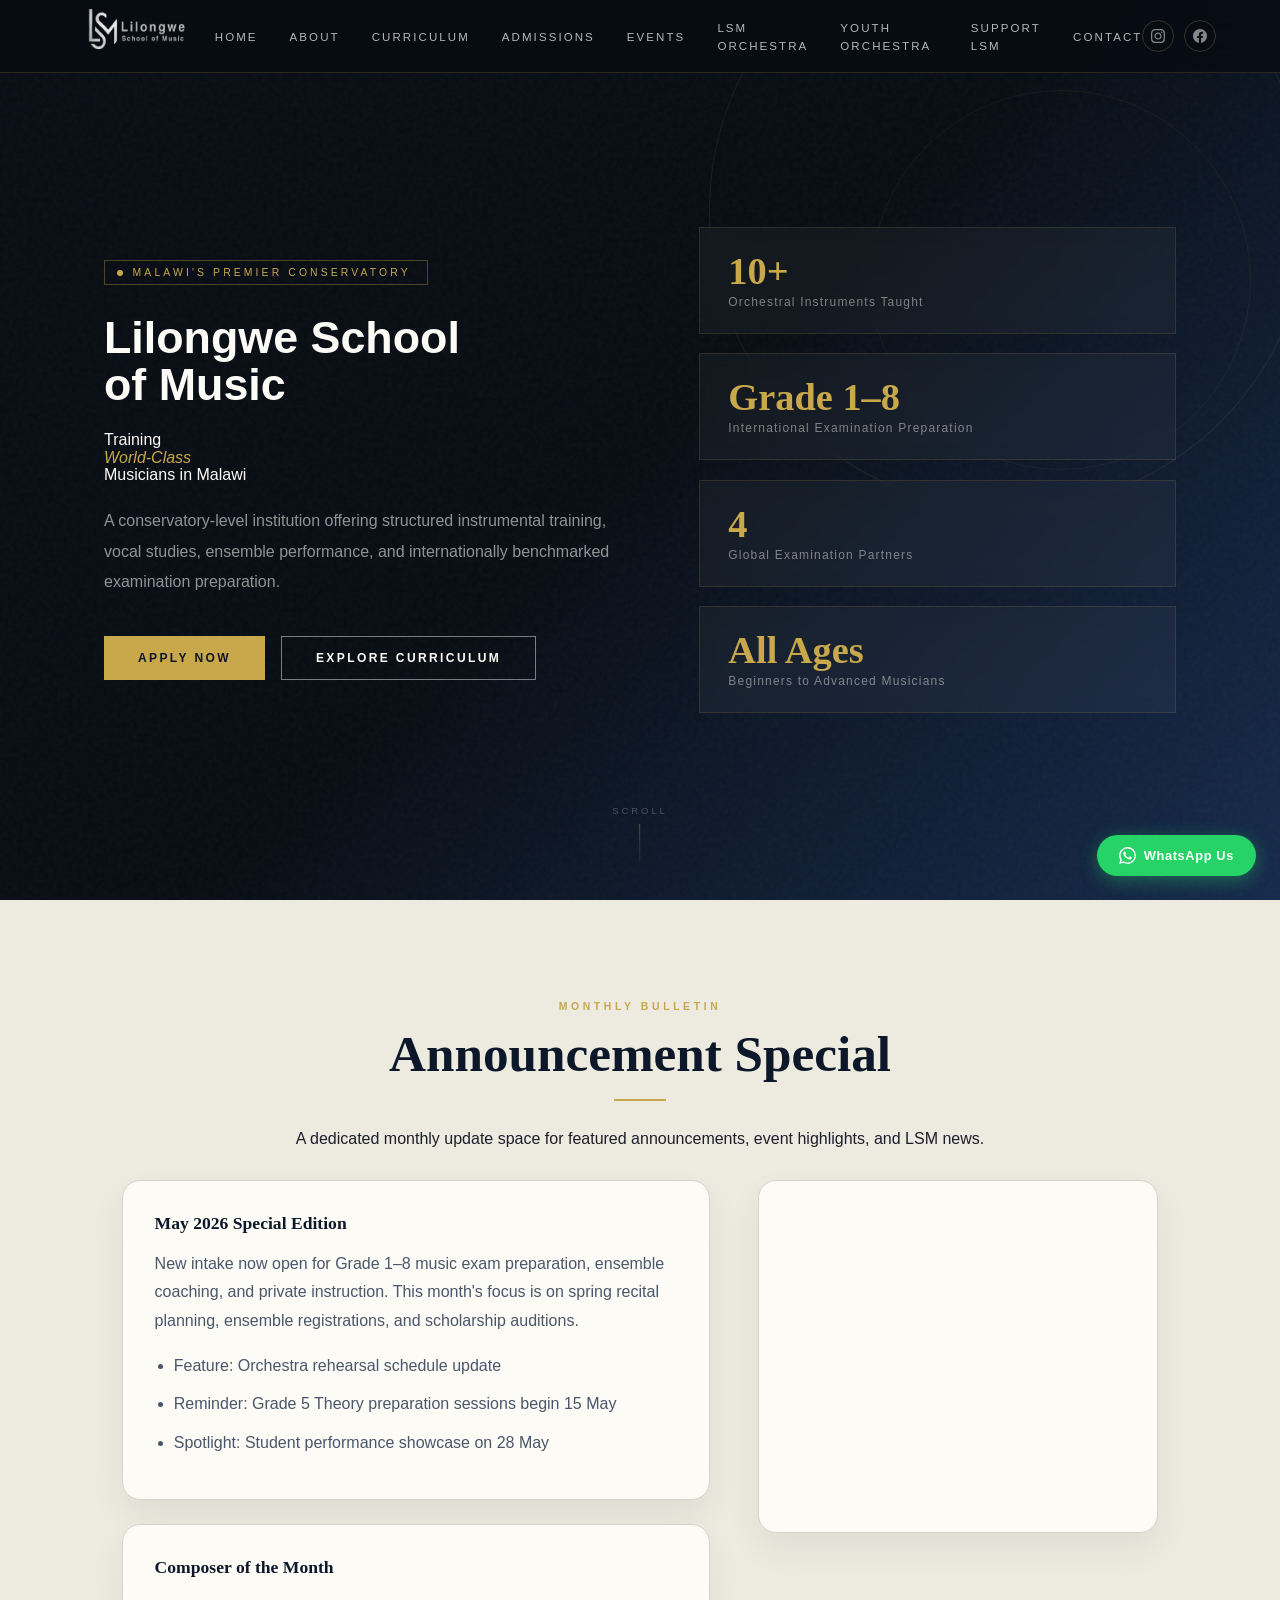
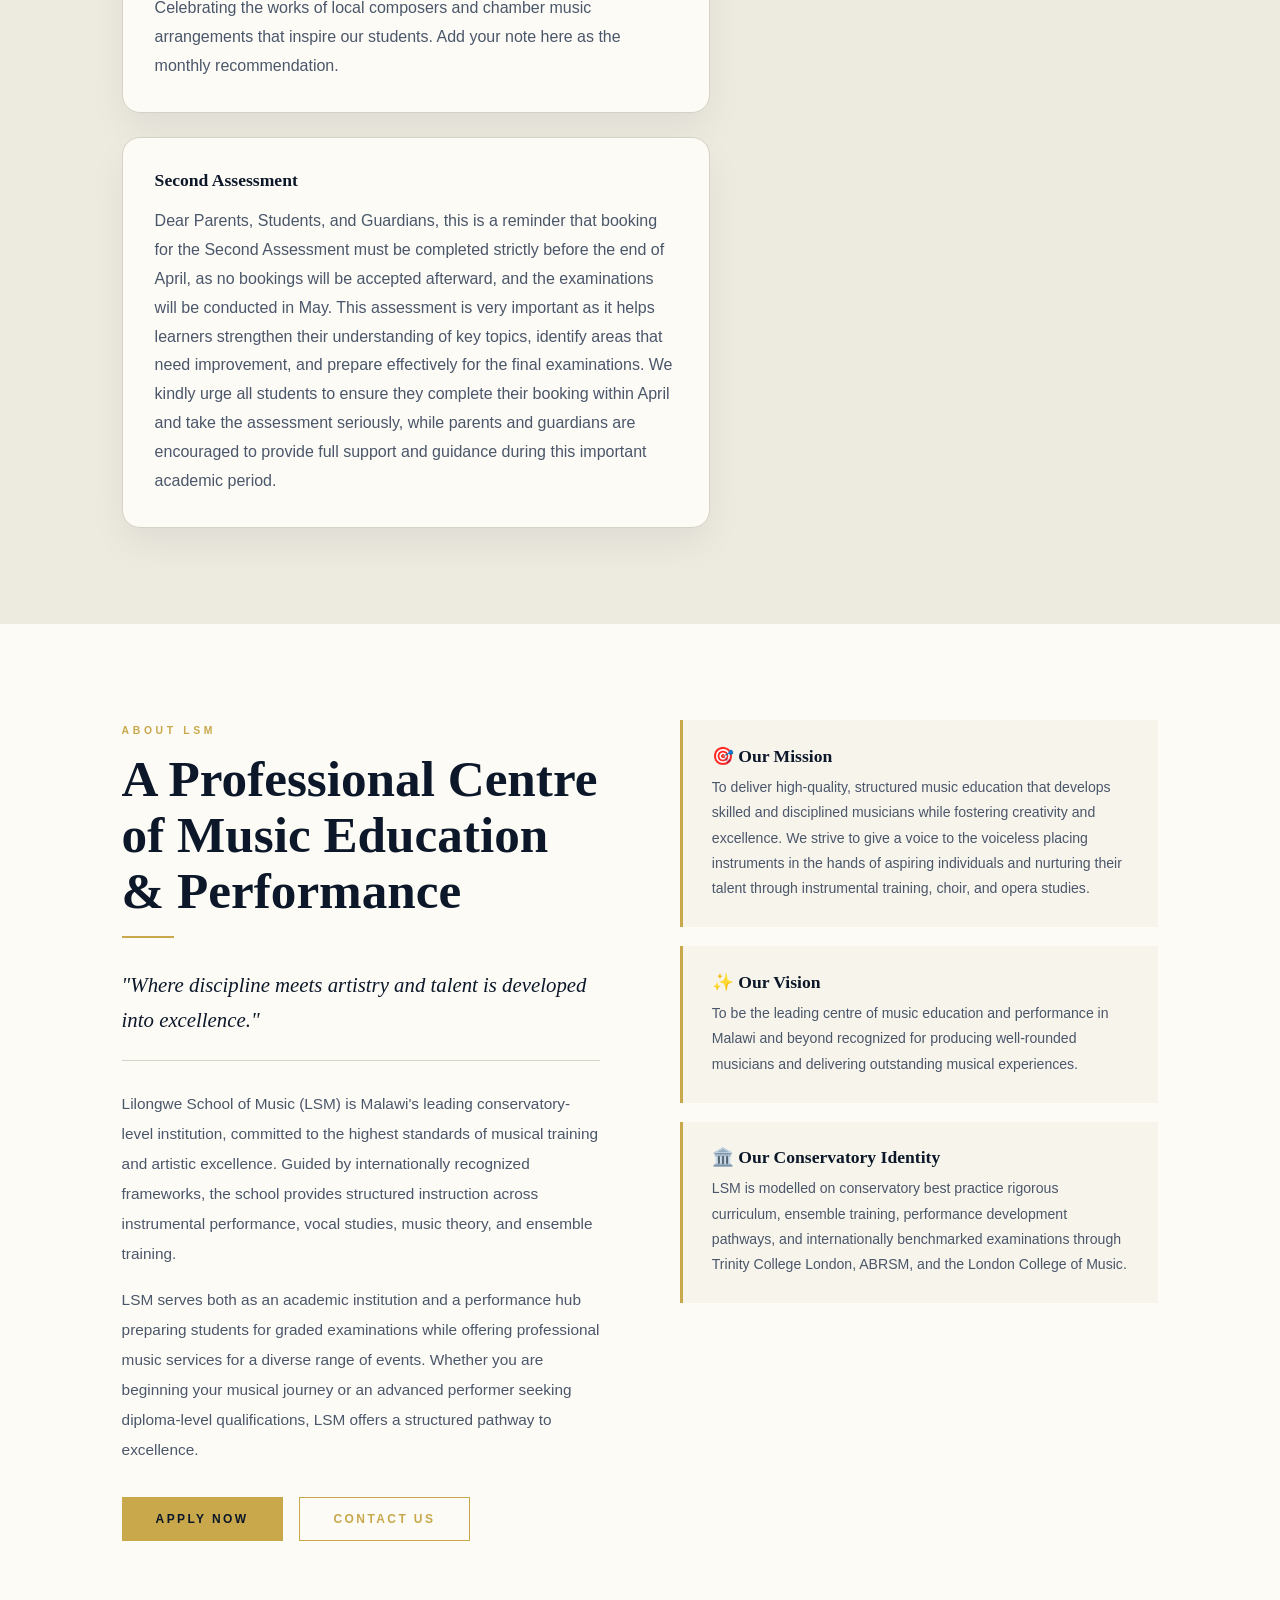
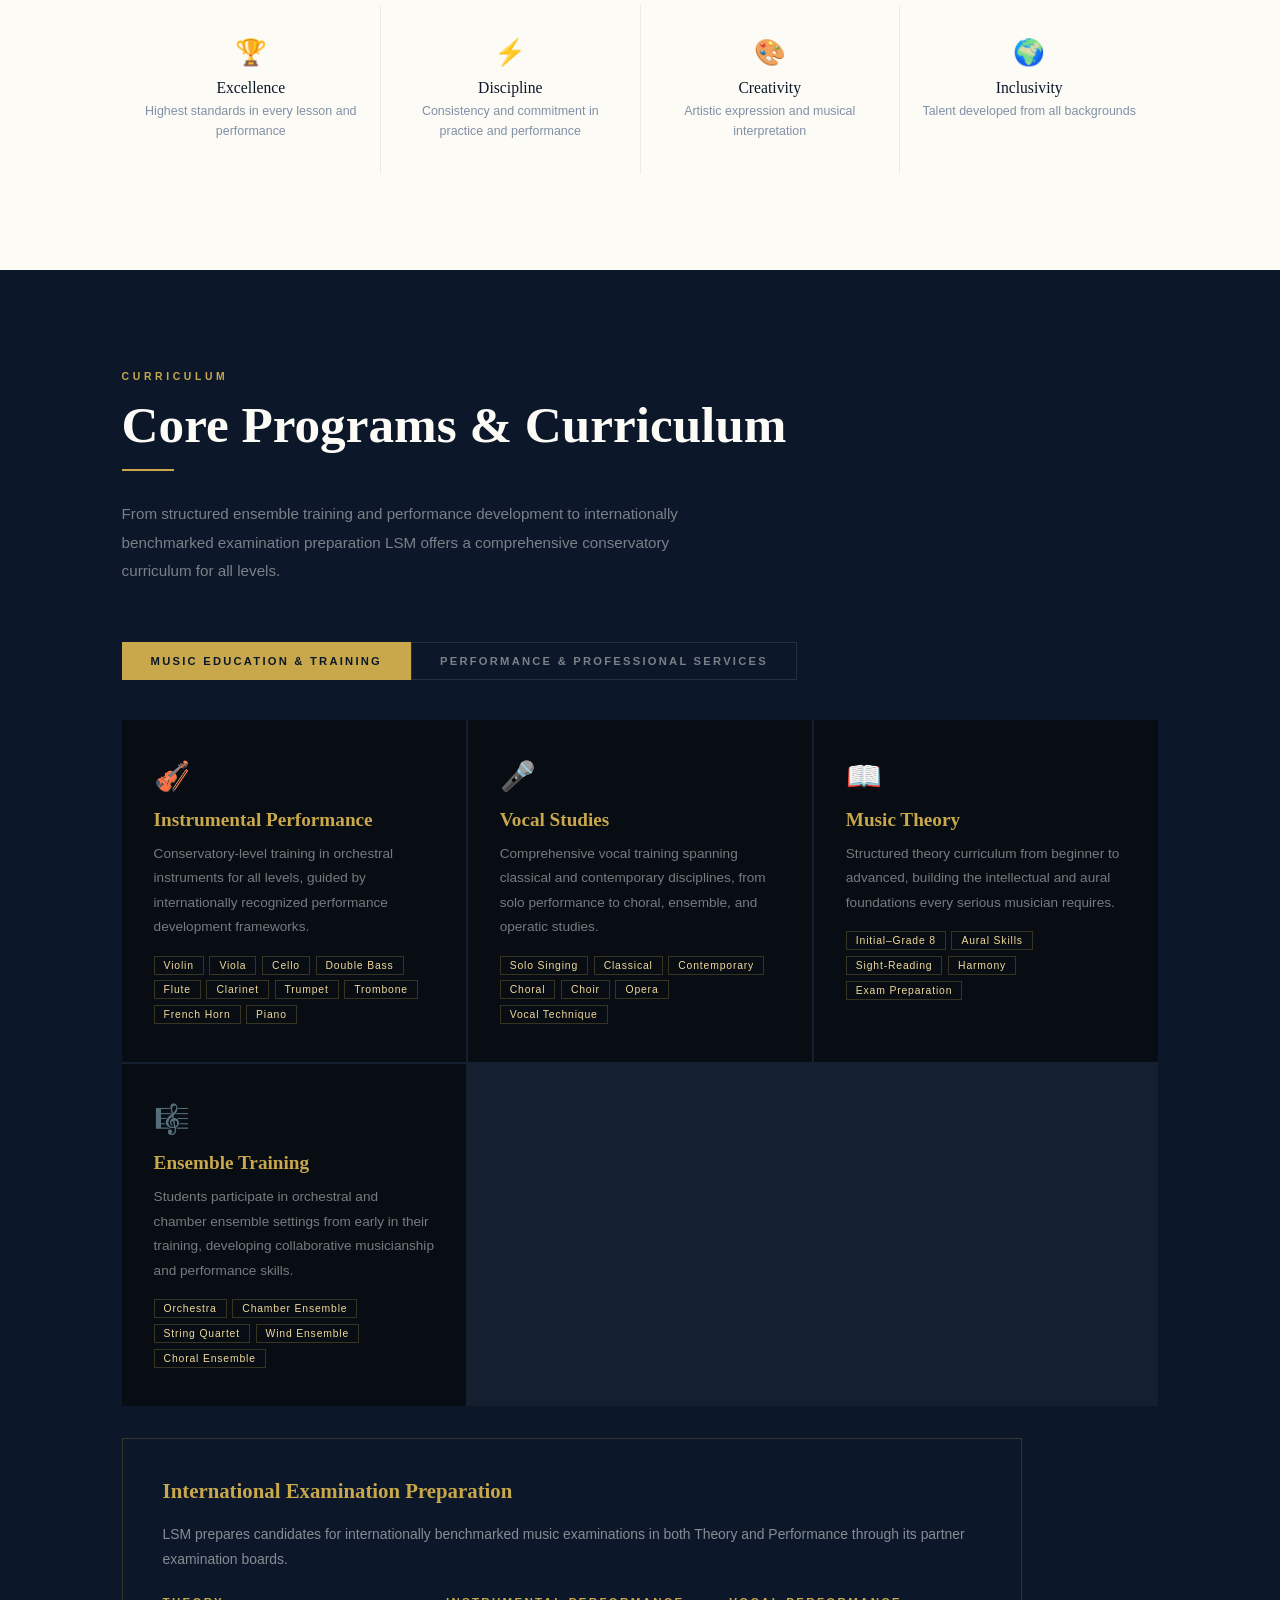
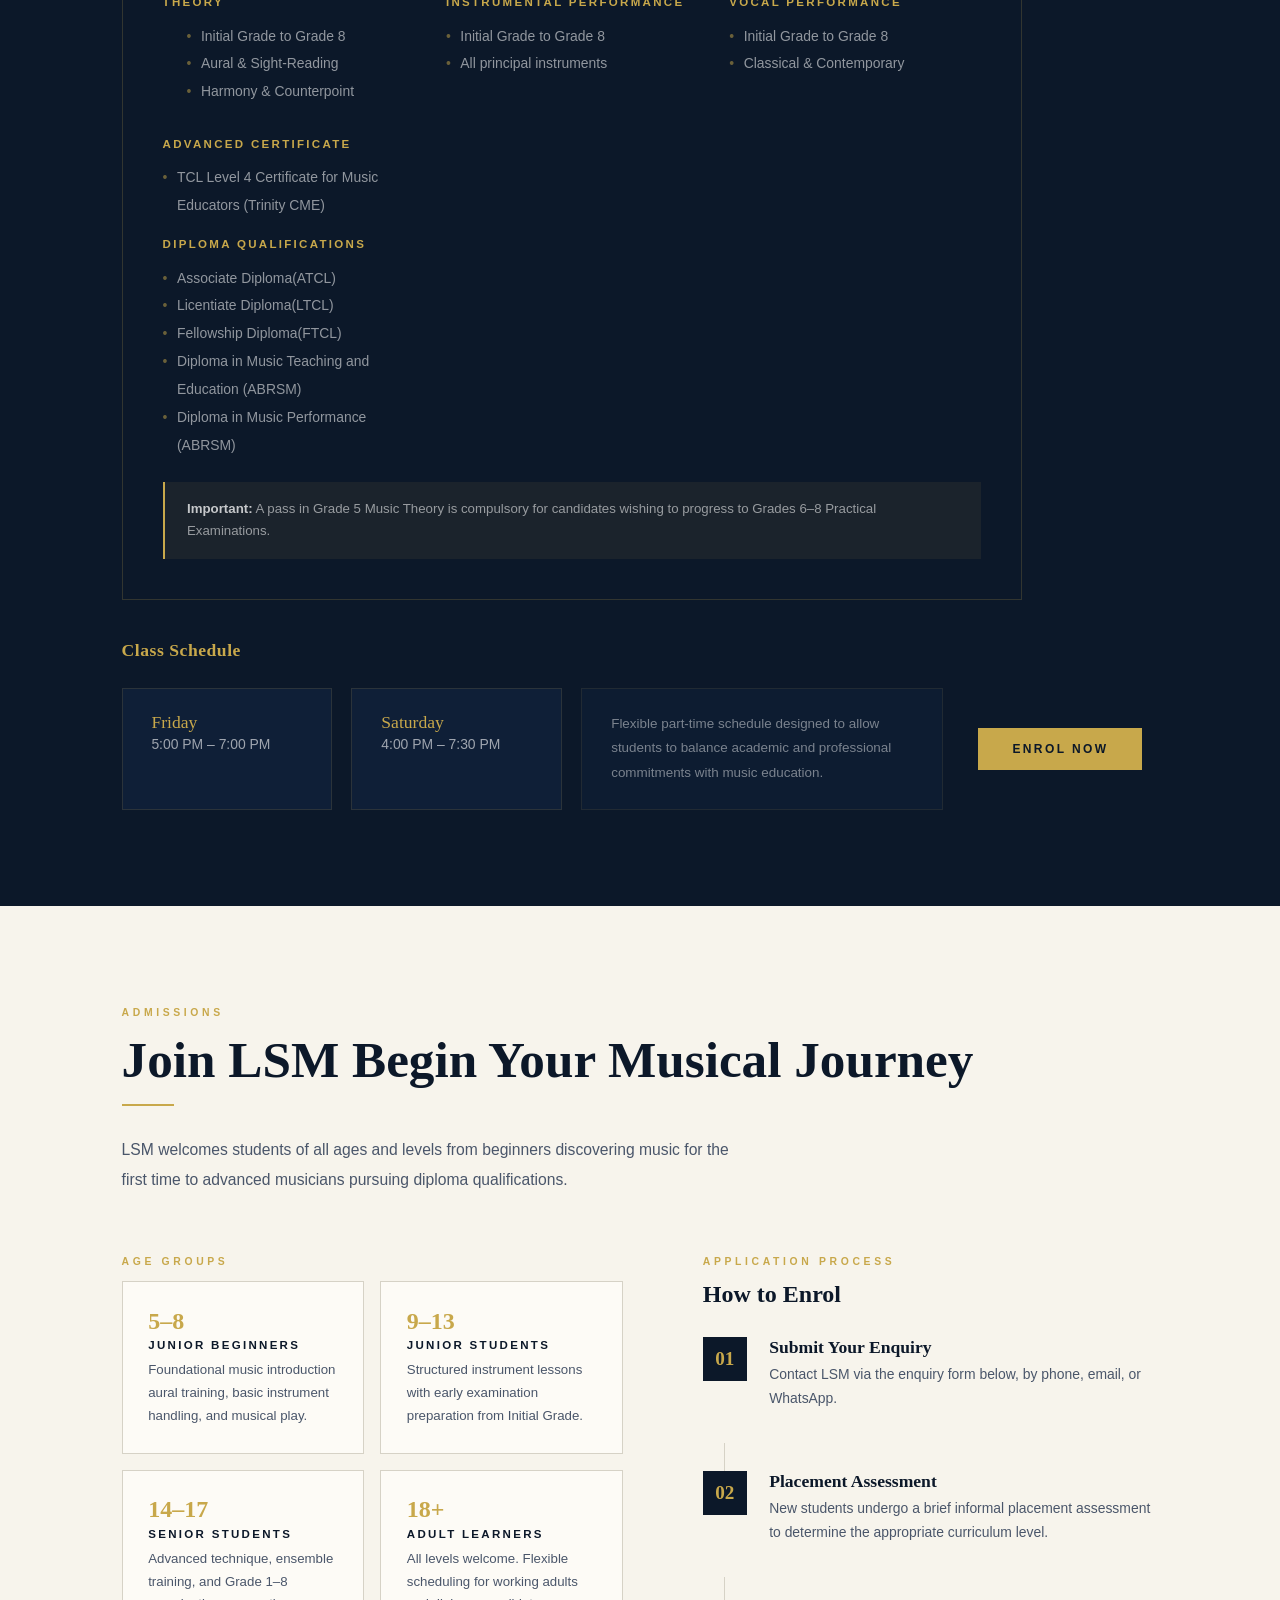
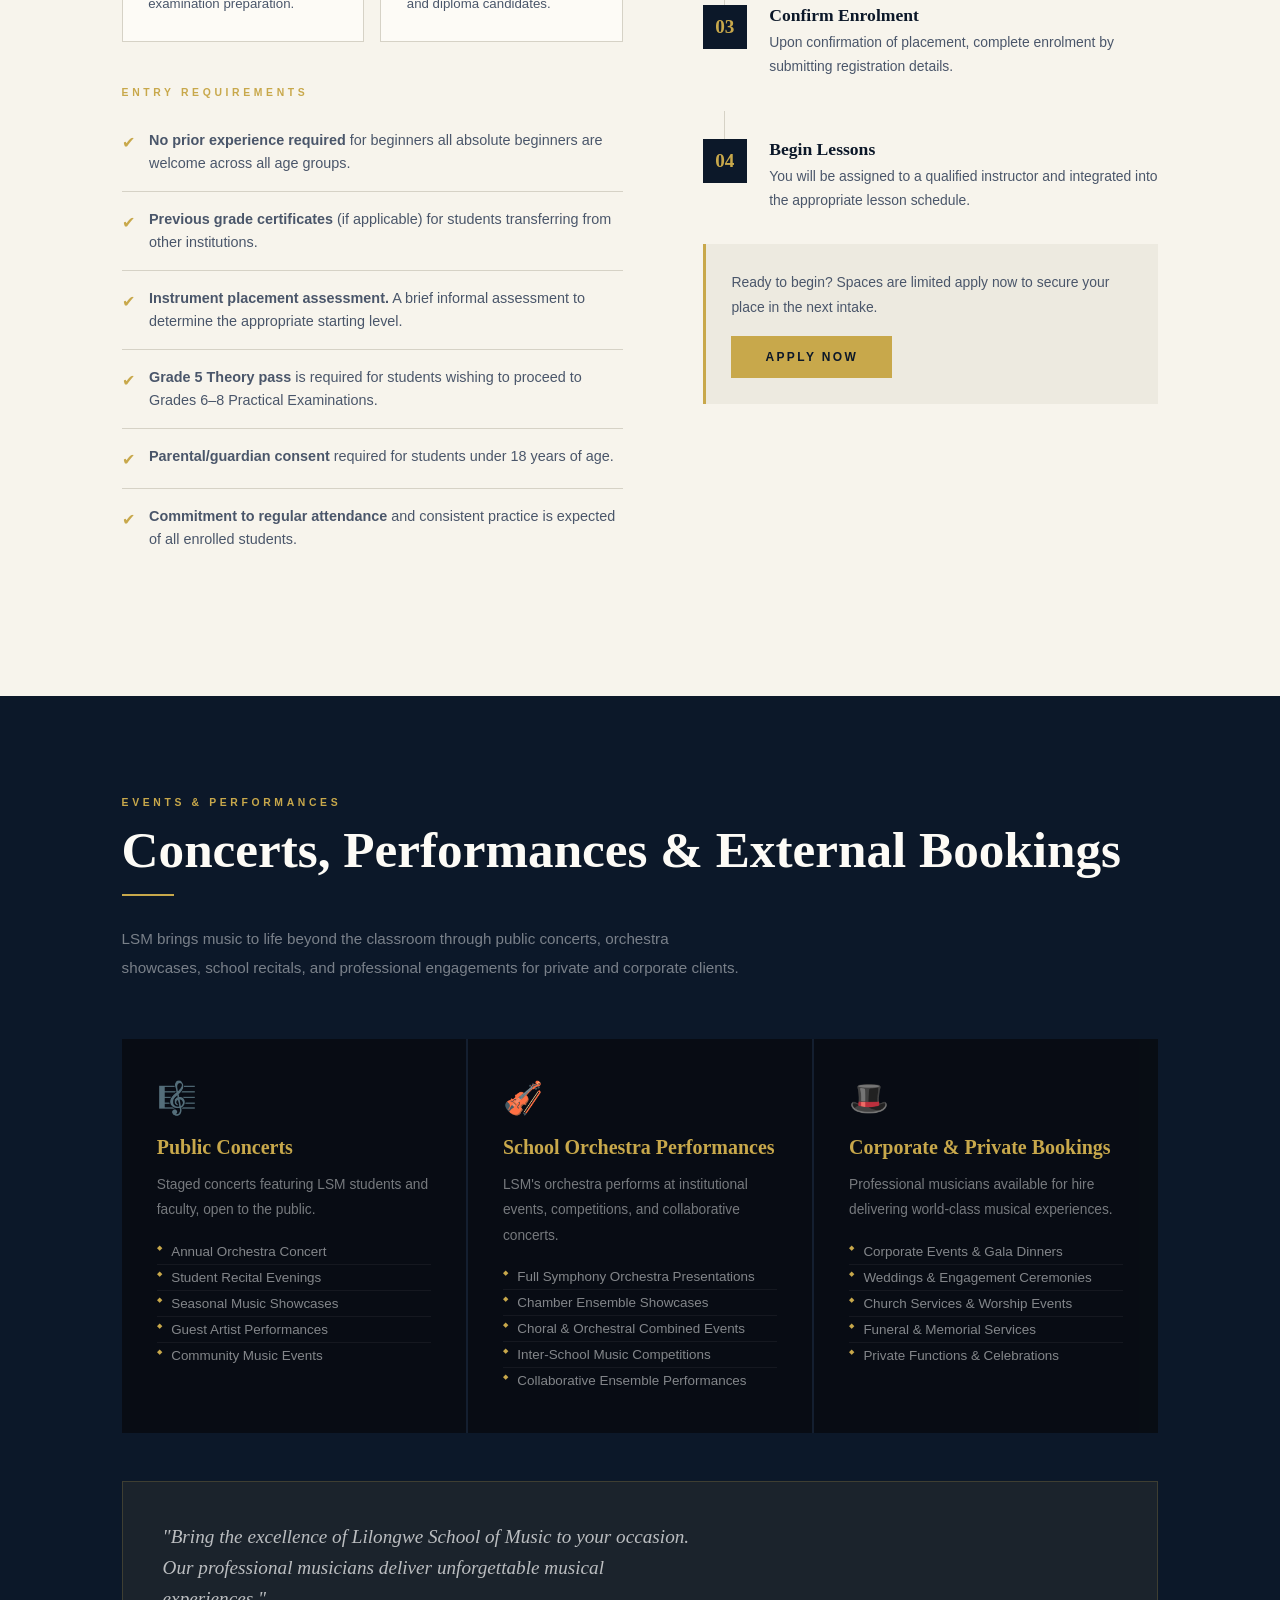
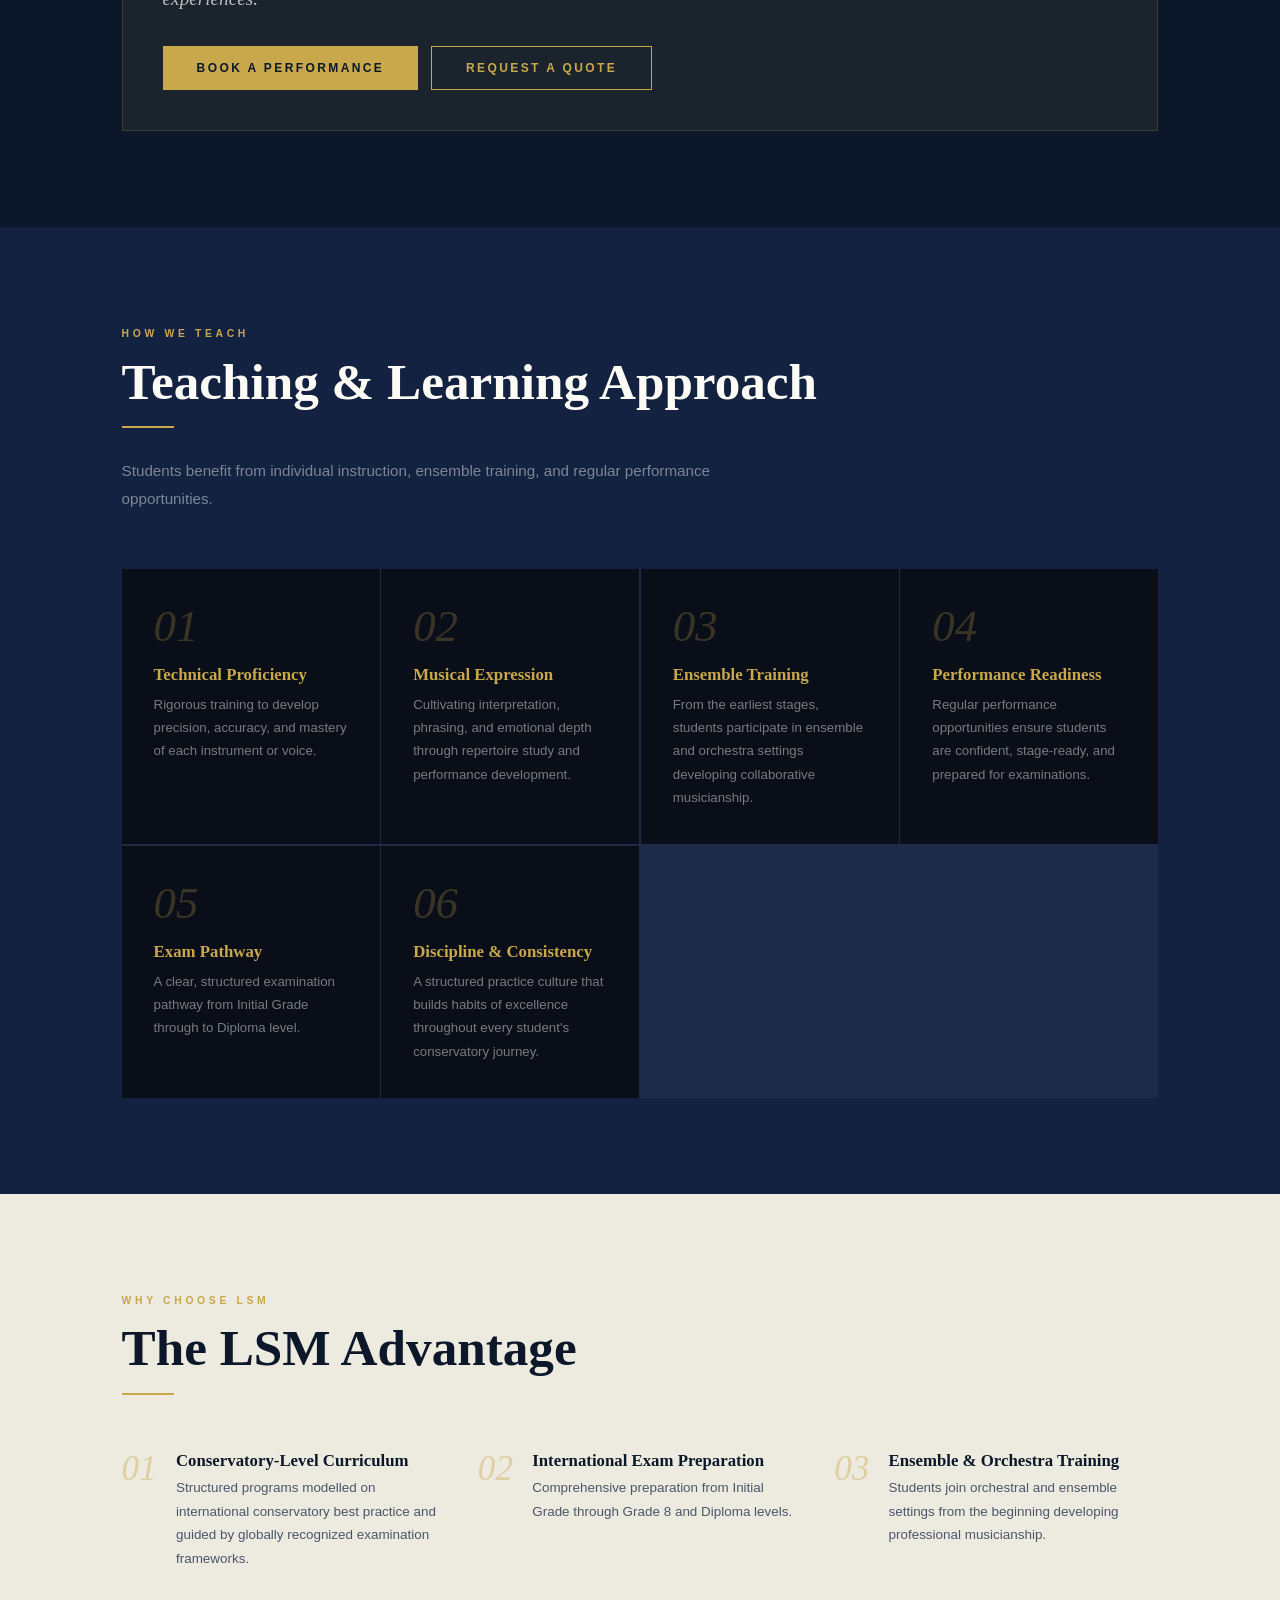
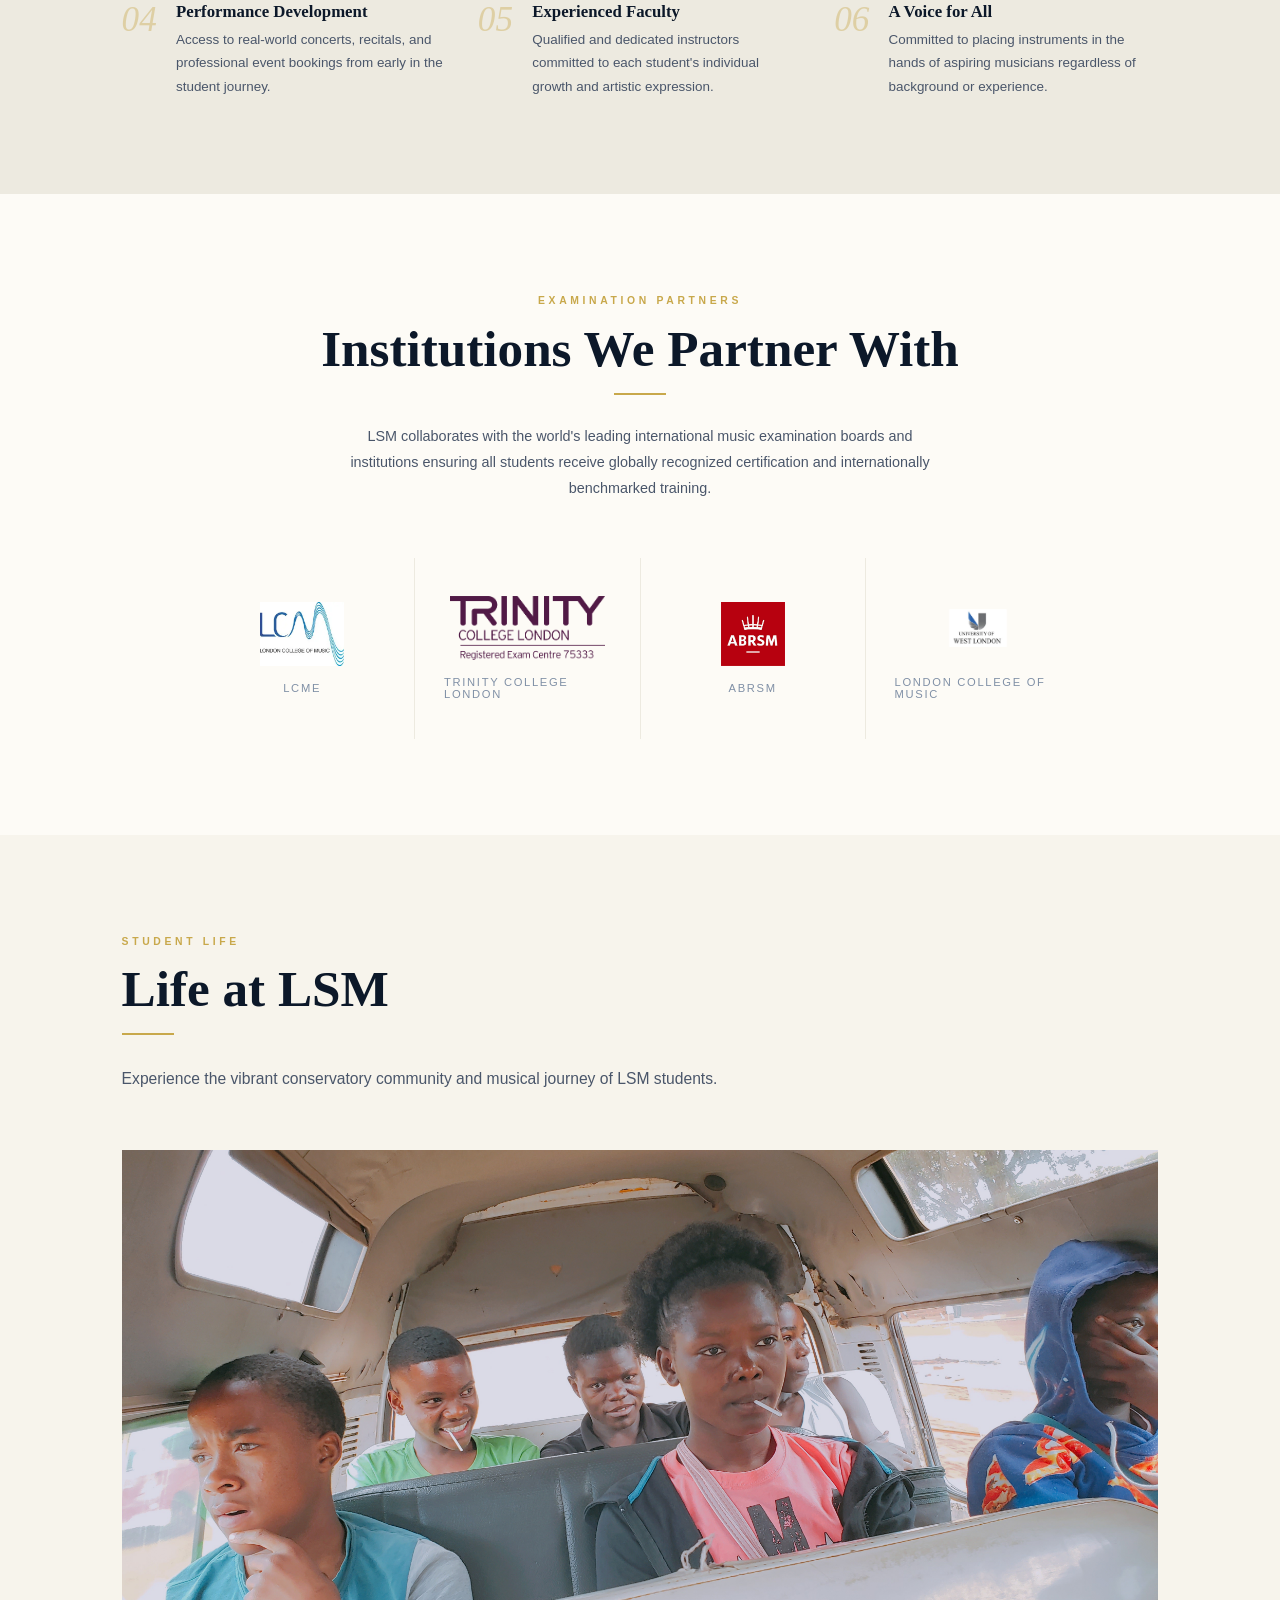
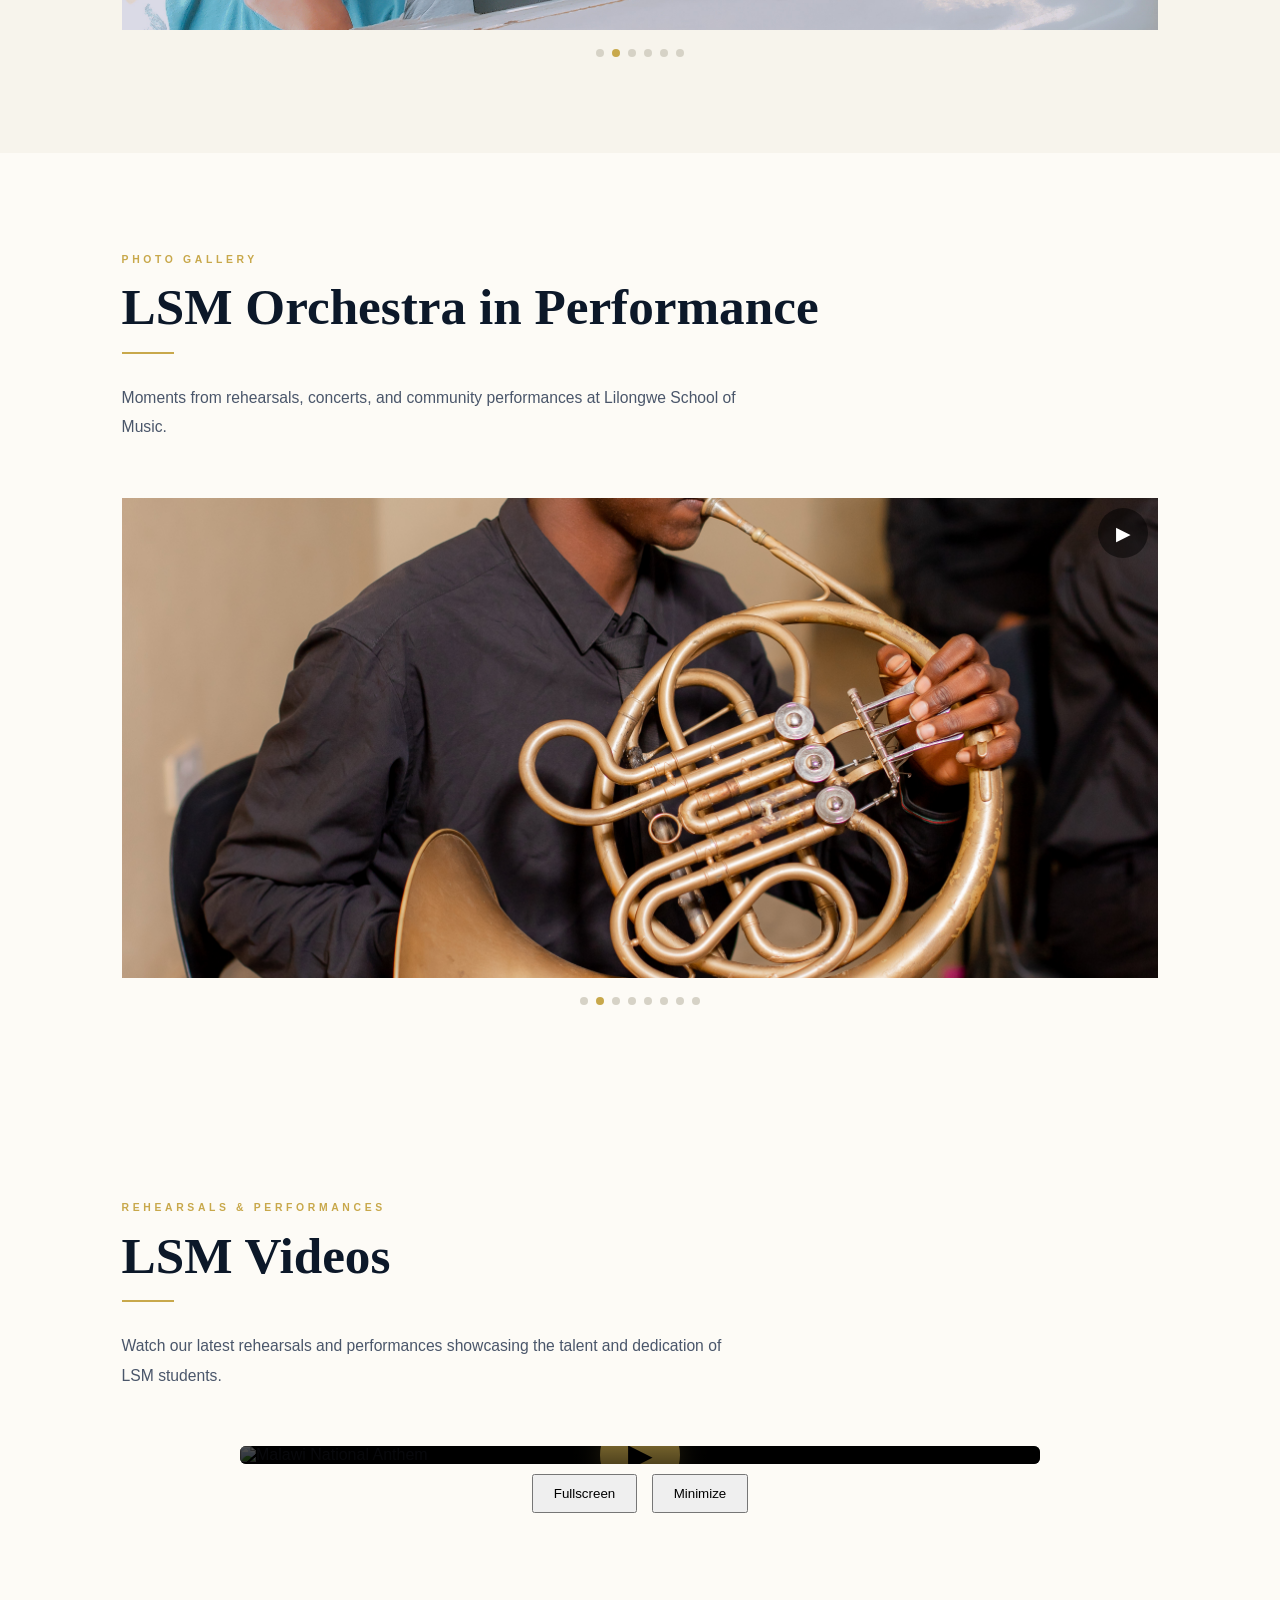
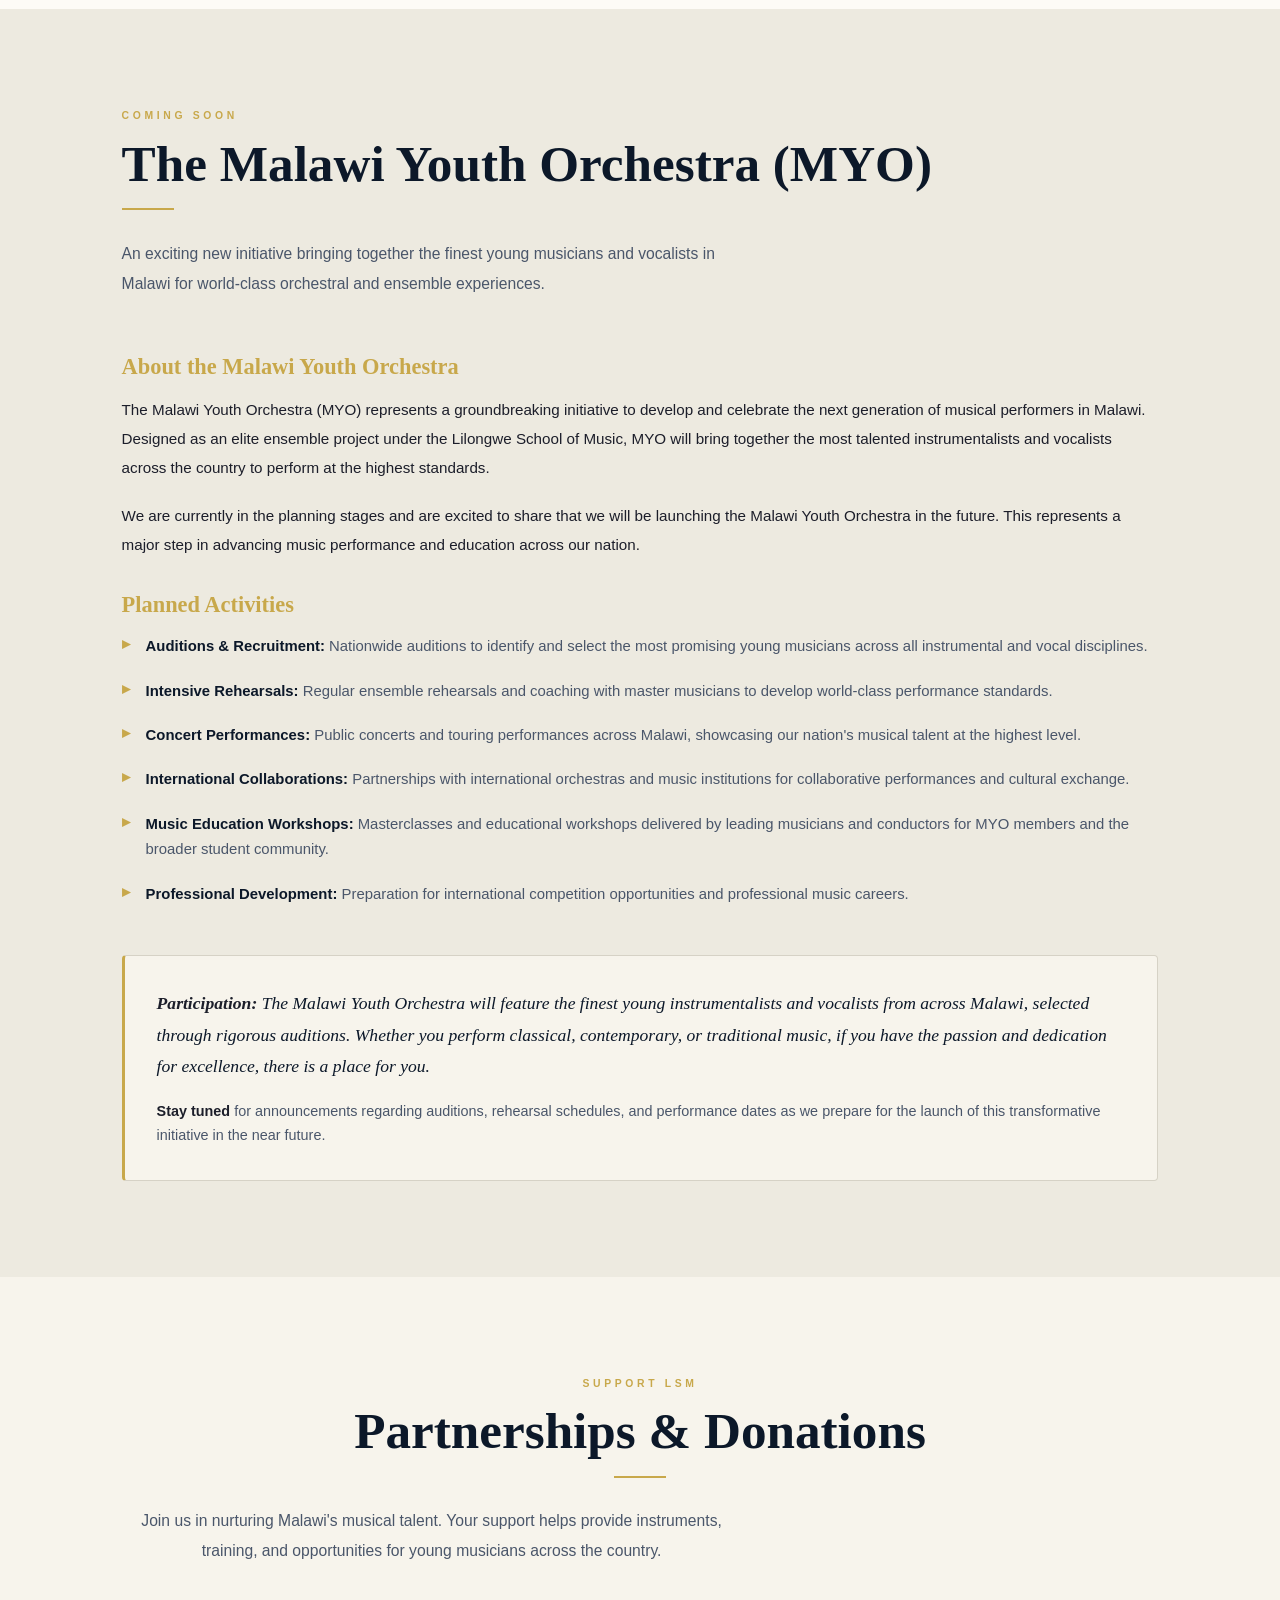
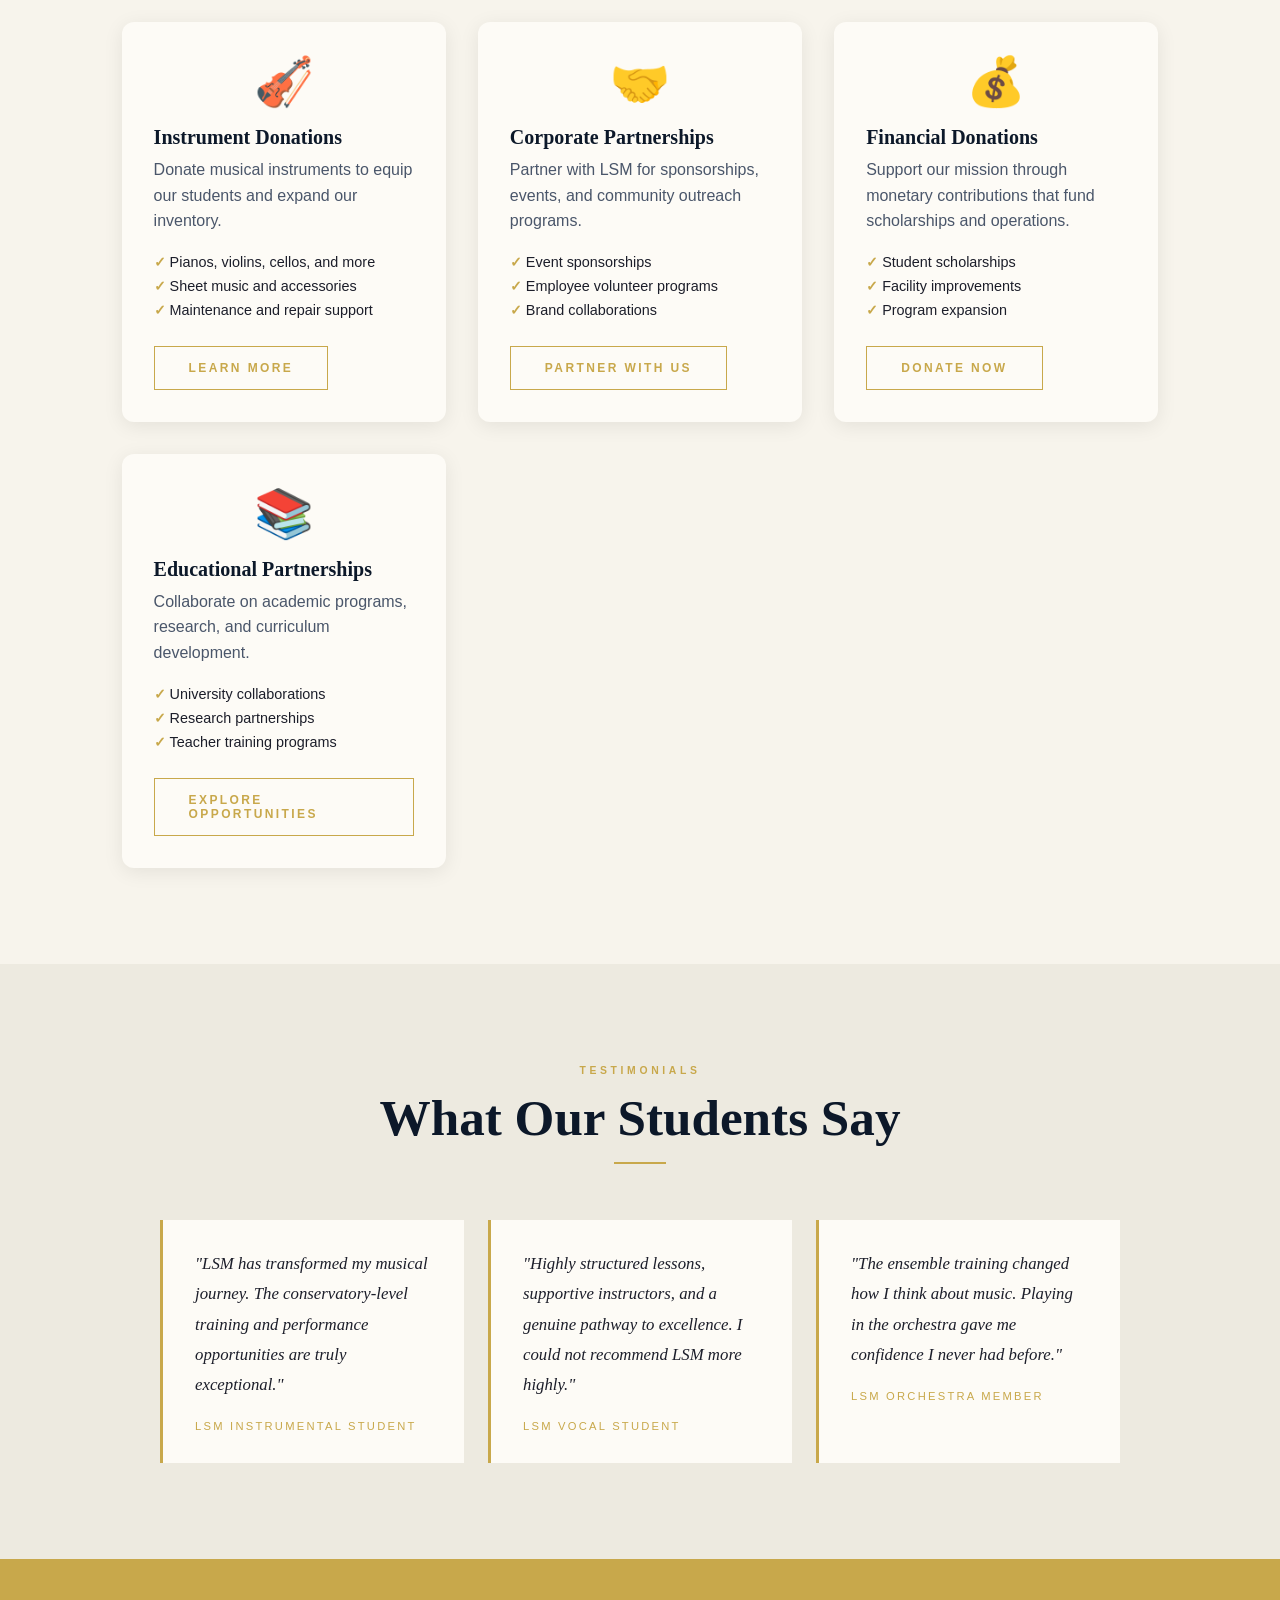
==== commit 768a8e59: "update website content" ====
--- a/LSM/index.html
+++ b/LSM/index.html
@@ -1200,7 +1200,7 @@
       <p class="partners-note">LSM collaborates with the world's leading international music examination boards and institutions ensuring all students receive globally recognized certification and internationally benchmarked training.</p>
     </div>
     <div class="partners-grid reveal">
-      <div class="partner-cell"><img src="Images/Logos/Partiners Logos/LCME Logo.webp" alt="LCME"><span>LCME</span></div>
+      <div class="partner-cell"><img src="Images/Logos/Partiners Logos/LCM Logo.webp" alt="LCME"><span>LCME</span></div>
       <div class="partner-cell"><img src="Images/Logos/Partiners Logos/Trinity_Centre_75333_logo_purple.png" alt="Trinity College London"><span>Trinity College London</span></div>
       <div class="partner-cell"><img src="Images/Logos/Partiners Logos/ABRSM logo.webp" alt="ABRSM"><span>ABRSM</span></div>
       <div class="partner-cell"><img src="Images/Logos/Partiners Logos/University of West London logo.webp" alt="London College of Music"><span>London College of Music</span></div>
